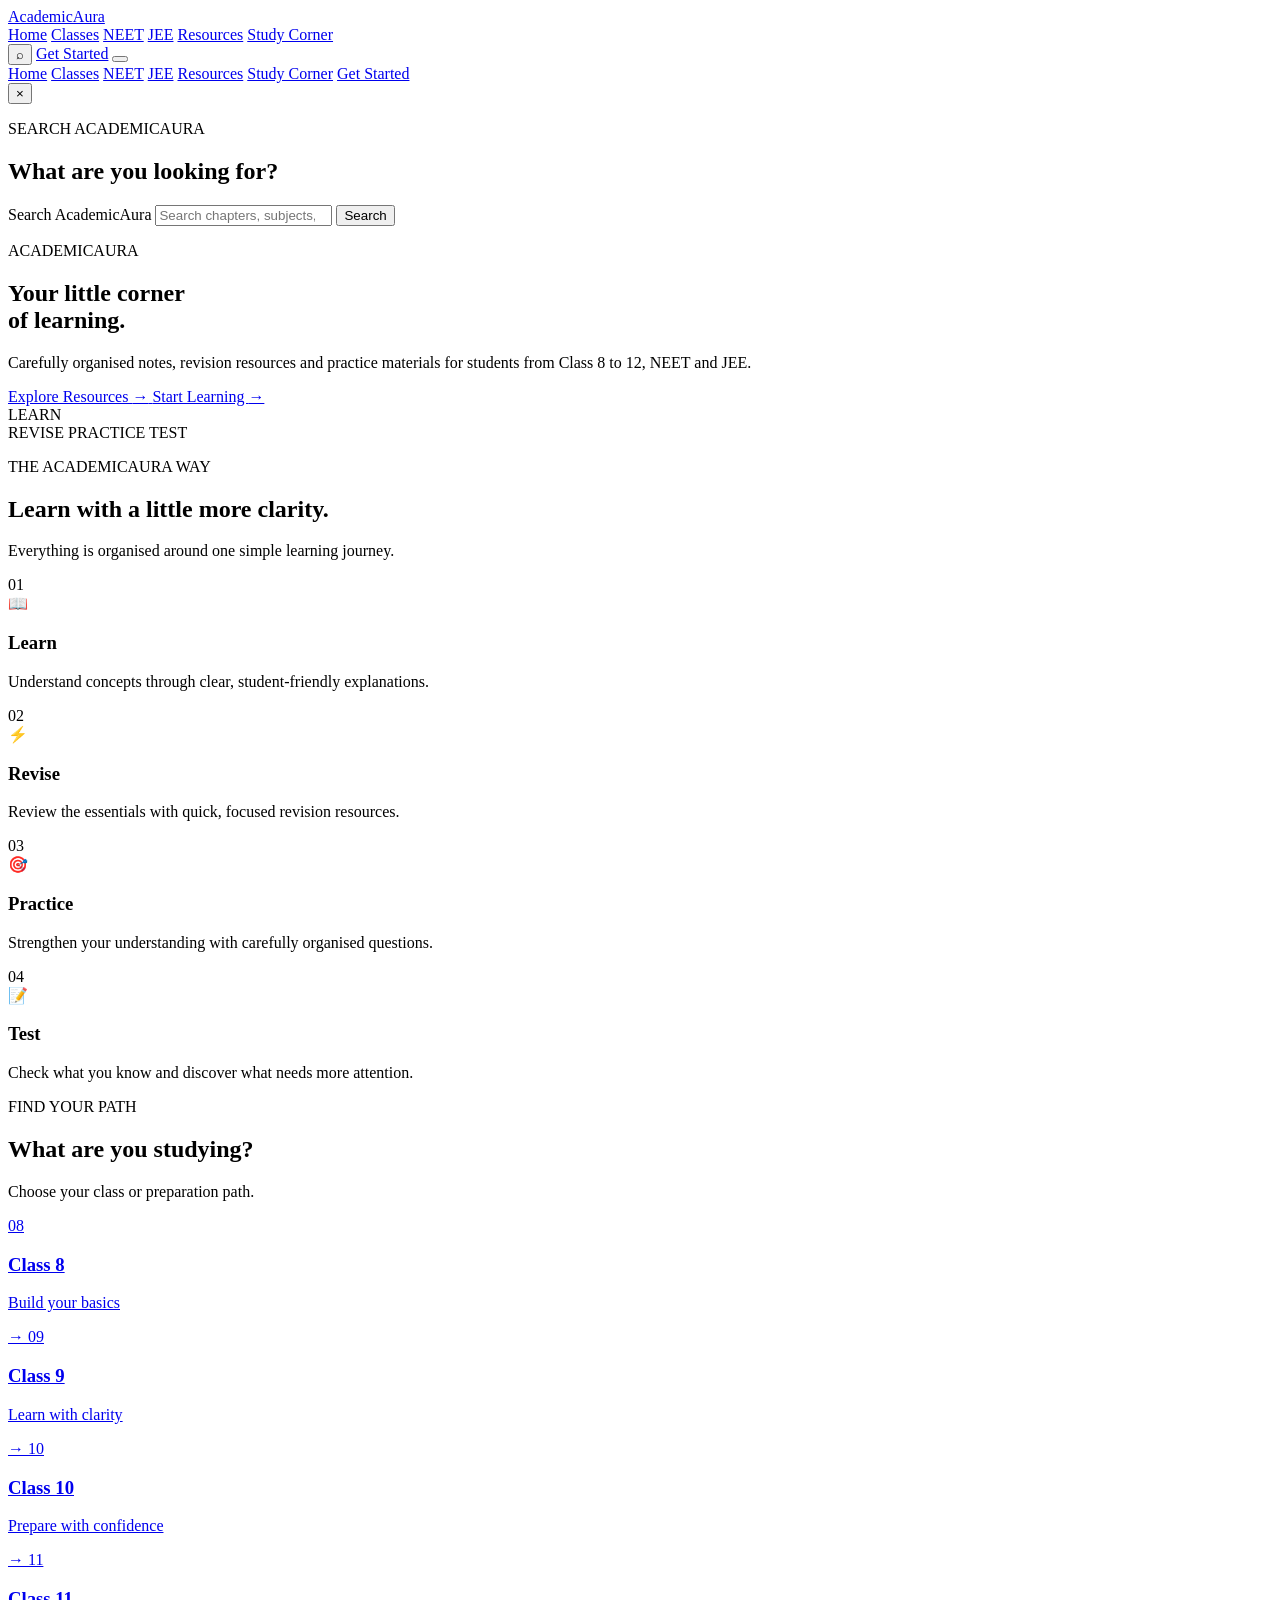
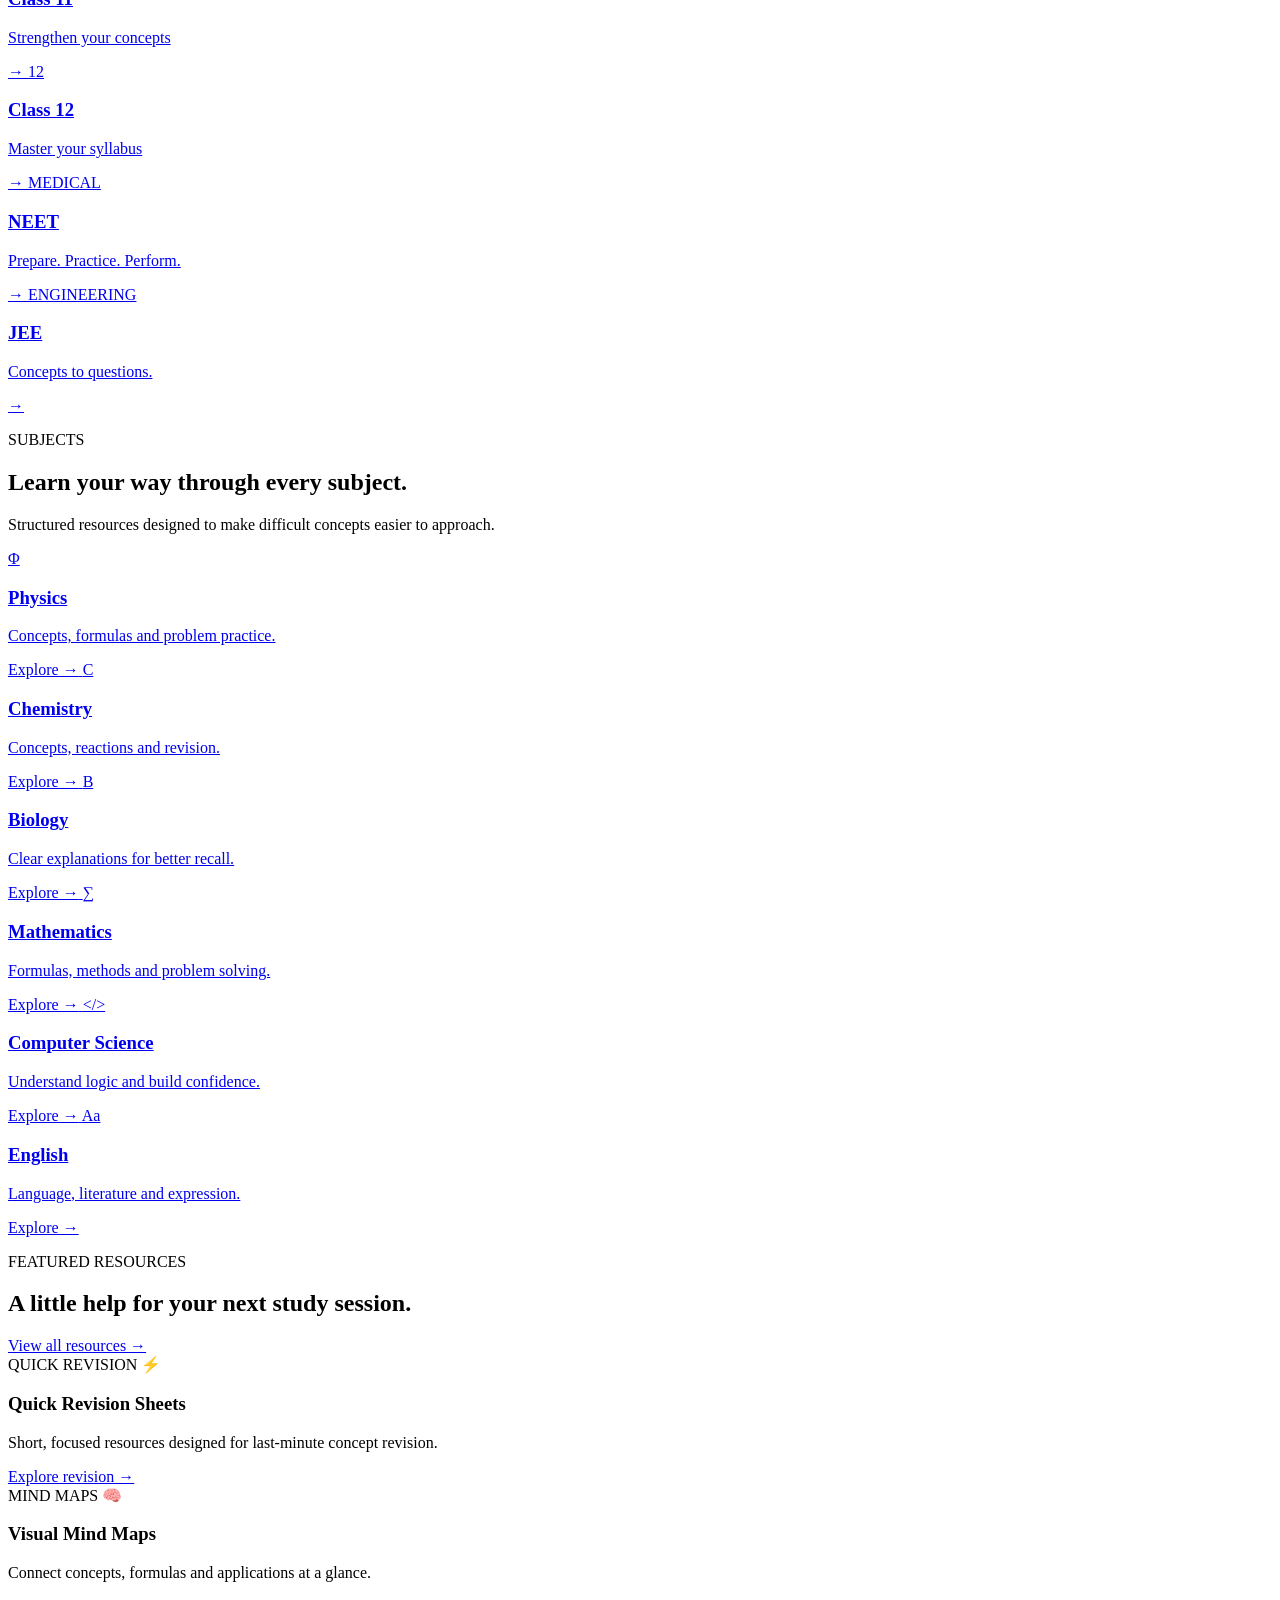
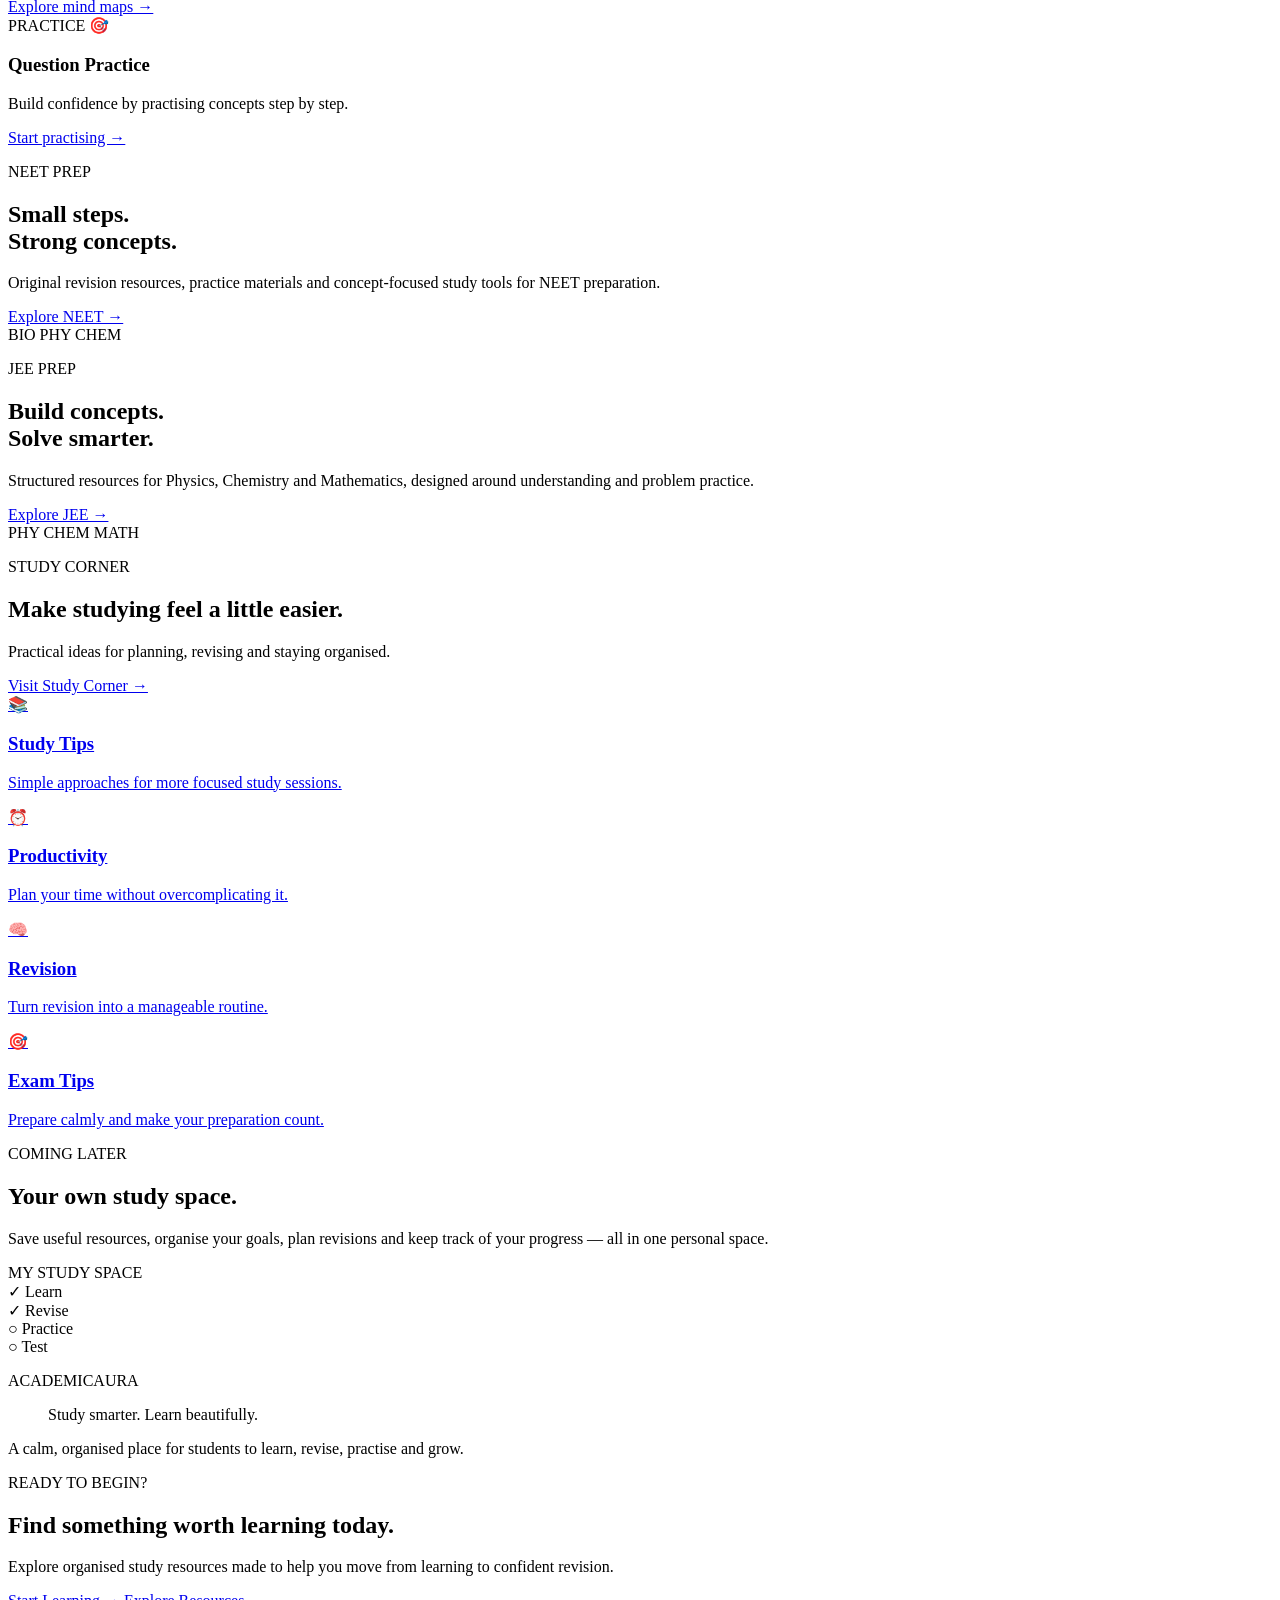
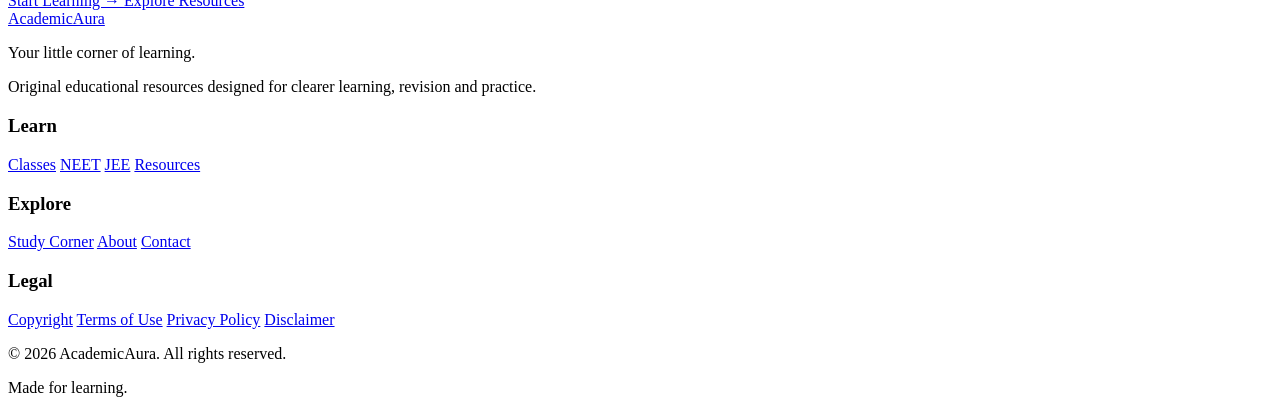
==== index.html @ 20a9a894 "Update index.html" ====
<!DOCTYPE html>
<html lang="en">
<head>
    <meta charset="UTF-8">
    <meta name="viewport" content="width=device-width, initial-scale=1.0">

    <meta name="description" content="AcademicAura — Your little corner of learning. Original study resources, revision materials and practice resources for students from Class 8 to 12, NEET and JEE.">
    <meta name="theme-color" content="#F6F7F4">
    <meta name="robots" content="index, follow">

    <link rel="canonical" href="https://www.academicauraa.com/">

    <meta property="og:title" content="AcademicAura — Your little corner of learning.">
    <meta property="og:description" content="Original study resources, revision materials and practice resources for students from Class 8 to 12, NEET and JEE.">
    <meta property="og:type" content="website">
    <meta property="og:url" content="https://www.academicauraa.com/">

    <title>AcademicAura — Your little corner of learning.</title>

    <link rel="preconnect" href="https://fonts.googleapis.com">
    <link rel="preconnect" href="https://fonts.gstatic.com" crossorigin>
    <link href="https://fonts.googleapis.com/css2?family=Lora:wght@400;500;600&family=Plus+Jakarta+Sans:wght@400;500;600;700;800&display=swap" rel="stylesheet">
    <link href="https://fonts.googleapis.com/css2?family=STIX+Two+Math&display=swap" rel="stylesheet">

    <link rel="stylesheet" href="style.css">
</head>

<body>

<header class="site-header">
    <div class="container header-inner">

        <a href="index.html" class="brand-logo" aria-label="AcademicAura Home">
            AcademicAura
        </a>

        <nav class="desktop-nav" aria-label="Main navigation">
            <a href="index.html">Home</a>
            <a href="classes.html">Classes</a>
            <a href="neet.html">NEET</a>
            <a href="jee.html">JEE</a>
            <a href="resources.html">Resources</a>
            <a href="study-corner.html">Study Corner</a>
        </nav>

        <div class="header-actions">
            <button class="icon-button search-toggle" type="button" aria-label="Search AcademicAura">
                <span aria-hidden="true">⌕</span>
            </button>

            <a href="classes.html" class="header-cta">Get Started</a>

            <button class="menu-toggle" type="button" aria-label="Open navigation menu" aria-expanded="false">
                <span></span>
                <span></span>
                <span></span>
            </button>
        </div>
    </div>

    <nav class="mobile-nav" aria-label="Mobile navigation">
        <a href="index.html">Home</a>
        <a href="classes.html">Classes</a>
        <a href="neet.html">NEET</a>
        <a href="jee.html">JEE</a>
        <a href="resources.html">Resources</a>
        <a href="study-corner.html">Study Corner</a>
        <a href="classes.html" class="mobile-nav-cta">Get Started</a>
    </nav>
</header>

<div class="search-overlay" aria-hidden="true">
    <div class="search-overlay-inner">
        <button class="search-close" type="button" aria-label="Close search">×</button>
        <p class="eyebrow">SEARCH ACADEMICAURA</p>
        <h2>What are you looking for?</h2>

        <form class="global-search-form" action="search.html" method="get">
            <label for="global-search" class="sr-only">Search AcademicAura</label>
            <input id="global-search" name="q" type="search" placeholder="Search chapters, subjects, resources..." autocomplete="off">
            <button type="submit" class="primary-button">Search</button>
        </form>
    </div>
</div>

<main>

<section class="hero-section">
    <div class="hero-shape hero-shape-one" aria-hidden="true"></div>
    <div class="hero-shape hero-shape-two" aria-hidden="true"></div>

    <div class="container hero-container">
        <div class="hero-content">
            <p class="eyebrow hero-eyebrow">ACADEMICAURA</p>

            <h1>
                Your little corner
                <br>
                of learning.
            </h1>

            <p class="hero-description">
                Carefully organised notes, revision resources and practice materials for students from Class 8 to 12, NEET and JEE.
            </p>

            <div class="hero-buttons">
                <a href="resources.html" class="primary-button">
                    Explore Resources <span aria-hidden="true">→</span>
                </a>

                <a href="classes.html" class="secondary-button">
                    Start Learning <span aria-hidden="true">→</span>
                </a>
            </div>
        </div>

        <div class="hero-visual" aria-hidden="true">
            <div class="hero-paper">
                <div class="paper-line"></div>
                <div class="paper-line short"></div>
                <div class="paper-heading">LEARN</div>

                <div class="paper-flow">
                    <span>REVISE</span>
                    <span>PRACTICE</span>
                    <span>TEST</span>
                </div>
            </div>
        </div>
    </div>
</section>

<section class="experience-section">
    <div class="container">

        <div class="section-heading">
            <p class="eyebrow">THE ACADEMICAURA WAY</p>
            <h2>Learn with a little more clarity.</h2>
            <p>Everything is organised around one simple learning journey.</p>
        </div>

        <div class="learning-flow">

            <article class="flow-card">
                <div class="flow-number">01</div>
                <div class="flow-icon">📖</div>
                <h3>Learn</h3>
                <p>Understand concepts through clear, student-friendly explanations.</p>
            </article>

            <article class="flow-card">
                <div class="flow-number">02</div>
                <div class="flow-icon">⚡</div>
                <h3>Revise</h3>
                <p>Review the essentials with quick, focused revision resources.</p>
            </article>

            <article class="flow-card">
                <div class="flow-number">03</div>
                <div class="flow-icon">🎯</div>
                <h3>Practice</h3>
                <p>Strengthen your understanding with carefully organised questions.</p>
            </article>

            <article class="flow-card">
                <div class="flow-number">04</div>
                <div class="flow-icon">📝</div>
                <h3>Test</h3>
                <p>Check what you know and discover what needs more attention.</p>
            </article>

        </div>
    </div>
</section>

<section class="study-path-section">
    <div class="container">

        <div class="section-heading">
            <p class="eyebrow">FIND YOUR PATH</p>
            <h2>What are you studying?</h2>
            <p>Choose your class or preparation path.</p>
        </div>

        <div class="study-path-grid">

            <a href="classes/class-8.html" class="path-card">
                <span class="path-number">08</span>
                <div>
                    <h3>Class 8</h3>
                    <p>Build your basics</p>
                </div>
                <span class="card-arrow" aria-hidden="true">→</span>
            </a>

            <a href="classes/class-9.html" class="path-card">
                <span class="path-number">09</span>
                <div>
                    <h3>Class 9</h3>
                    <p>Learn with clarity</p>
                </div>
                <span class="card-arrow" aria-hidden="true">→</span>
            </a>

            <a href="classes/class-10.html" class="path-card">
                <span class="path-number">10</span>
                <div>
                    <h3>Class 10</h3>
                    <p>Prepare with confidence</p>
                </div>
                <span class="card-arrow" aria-hidden="true">→</span>
            </a>

            <a href="classes/class-11.html" class="path-card">
                <span class="path-number">11</span>
                <div>
                    <h3>Class 11</h3>
                    <p>Strengthen your concepts</p>
                </div>
                <span class="card-arrow" aria-hidden="true">→</span>
            </a>

            <a href="classes/class-12.html" class="path-card">
                <span class="path-number">12</span>
                <div>
                    <h3>Class 12</h3>
                    <p>Master your syllabus</p>
                </div>
                <span class="card-arrow" aria-hidden="true">→</span>
            </a>

            <a href="neet.html" class="path-card featured-path">
                <span class="path-label">MEDICAL</span>
                <div>
                    <h3>NEET</h3>
                    <p>Prepare. Practice. Perform.</p>
                </div>
                <span class="card-arrow" aria-hidden="true">→</span>
            </a>

            <a href="jee.html" class="path-card featured-path">
                <span class="path-label">ENGINEERING</span>
                <div>
                    <h3>JEE</h3>
                    <p>Concepts to questions.</p>
                </div>
                <span class="card-arrow" aria-hidden="true">→</span>
            </a>

        </div>
    </div>
</section>

<section class="subjects-section">
    <div class="container">

        <div class="section-heading">
            <p class="eyebrow">SUBJECTS</p>
            <h2>Learn your way through every subject.</h2>
            <p>Structured resources designed to make difficult concepts easier to approach.</p>
        </div>

        <div class="subject-grid">

            <a href="resources.html?subject=physics" class="subject-card subject-physics">
                <span class="subject-symbol">Φ</span>
                <h3>Physics</h3>
                <p>Concepts, formulas and problem practice.</p>
                <span class="subject-link">Explore →</span>
            </a>

            <a href="resources.html?subject=chemistry" class="subject-card subject-chemistry">
                <span class="subject-symbol">C</span>
                <h3>Chemistry</h3>
                <p>Concepts, reactions and revision.</p>
                <span class="subject-link">Explore →</span>
            </a>

            <a href="resources.html?subject=biology" class="subject-card subject-biology">
                <span class="subject-symbol">B</span>
                <h3>Biology</h3>
                <p>Clear explanations for better recall.</p>
                <span class="subject-link">Explore →</span>
            </a>

            <a href="resources.html?subject=mathematics" class="subject-card subject-mathematics">
                <span class="subject-symbol">∑</span>
                <h3>Mathematics</h3>
                <p>Formulas, methods and problem solving.</p>
                <span class="subject-link">Explore →</span>
            </a>

            <a href="resources.html?subject=computer-science" class="subject-card subject-computer">
                <span class="subject-symbol">&lt;/&gt;</span>
                <h3>Computer Science</h3>
                <p>Understand logic and build confidence.</p>
                <span class="subject-link">Explore →</span>
            </a>

            <a href="resources.html?subject=english" class="subject-card subject-english">
                <span class="subject-symbol">Aa</span>
                <h3>English</h3>
                <p>Language, literature and expression.</p>
                <span class="subject-link">Explore →</span>
            </a>

        </div>
    </div>
</section>

<section class="featured-section">
    <div class="container">

        <div class="section-top-row">
            <div>
                <p class="eyebrow">FEATURED RESOURCES</p>
                <h2>A little help for your next study session.</h2>
            </div>

            <a href="resources.html" class="text-link">
                View all resources →
            </a>
        </div>

        <div class="resource-grid">

            <article class="resource-card">
                <div class="resource-card-top">
                    <span class="resource-tag">QUICK REVISION</span>
                    <span class="resource-icon">⚡</span>
                </div>
                <h3>Quick Revision Sheets</h3>
                <p>Short, focused resources designed for last-minute concept revision.</p>
                <a href="resources.html?type=quick-revision" class="resource-link">
                    Explore revision →
                </a>
            </article>

            <article class="resource-card">
                <div class="resource-card-top">
                    <span class="resource-tag">MIND MAPS</span>
                    <span class="resource-icon">🧠</span>
                </div>
                <h3>Visual Mind Maps</h3>
                <p>Connect concepts, formulas and applications at a glance.</p>
                <a href="resources.html?type=mind-maps" class="resource-link">
                    Explore mind maps →
                </a>
            </article>

            <article class="resource-card">
                <div class="resource-card-top">
                    <span class="resource-tag">PRACTICE</span>
                    <span class="resource-icon">🎯</span>
                </div>
                <h3>Question Practice</h3>
                <p>Build confidence by practising concepts step by step.</p>
                <a href="resources.html?type=questions" class="resource-link">
                    Start practising →
                </a>
            </article>

        </div>
    </div>
</section>

<section class="exam-section">
    <div class="container">

        <div class="exam-grid">

            <article class="exam-card neet-card">
                <div class="exam-content">
                    <p class="eyebrow">NEET PREP</p>
                    <h2>Small steps.<br>Strong concepts.</h2>
                    <p>
                        Original revision resources, practice materials and concept-focused study tools for NEET preparation.
                    </p>
                    <a href="neet.html" class="primary-button">Explore NEET →</a>
                </div>

                <div class="exam-decoration" aria-hidden="true">
                    <span>BIO</span>
                    <span>PHY</span>
                    <span>CHEM</span>
                </div>
            </article>

            <article class="exam-card jee-card">
                <div class="exam-content">
                    <p class="eyebrow">JEE PREP</p>
                    <h2>Build concepts.<br>Solve smarter.</h2>
                    <p>
                        Structured resources for Physics, Chemistry and Mathematics, designed around understanding and problem practice.
                    </p>
                    <a href="jee.html" class="secondary-button">Explore JEE →</a>
                </div>

                <div class="exam-decoration" aria-hidden="true">
                    <span>PHY</span>
                    <span>CHEM</span>
                    <span>MATH</span>
                </div>
            </article>

        </div>
    </div>
</section>

<section class="study-corner-section">
    <div class="container">

        <div class="section-top-row">
            <div>
                <p class="eyebrow">STUDY CORNER</p>
                <h2>Make studying feel a little easier.</h2>
                <p class="section-intro">
                    Practical ideas for planning, revising and staying organised.
                </p>
            </div>

            <a href="study-corner.html" class="text-link">
                Visit Study Corner →
            </a>
        </div>

        <div class="study-corner-grid">

            <a href="study-corner/study-tips.html" class="corner-card">
                <span>📚</span>
                <h3>Study Tips</h3>
                <p>Simple approaches for more focused study sessions.</p>
            </a>

            <a href="study-corner/productivity.html" class="corner-card">
                <span>⏰</span>
                <h3>Productivity</h3>
                <p>Plan your time without overcomplicating it.</p>
            </a>

            <a href="study-corner/revision.html" class="corner-card">
                <span>🧠</span>
                <h3>Revision</h3>
                <p>Turn revision into a manageable routine.</p>
            </a>

            <a href="study-corner/exam-tips.html" class="corner-card">
                <span>🎯</span>
                <h3>Exam Tips</h3>
                <p>Prepare calmly and make your preparation count.</p>
            </a>

        </div>
    </div>
</section>

<section class="study-space-section">
    <div class="container">

        <div class="study-space-card">

            <div class="study-space-content">
                <p class="eyebrow">COMING LATER</p>
                <h2>Your own study space.</h2>
                <p>
                    Save useful resources, organise your goals, plan revisions and keep track of your progress — all in one personal space.
                </p>
                <span class="future-badge">MY STUDY SPACE</span>
            </div>

            <div class="study-space-visual" aria-hidden="true">

                <div class="mini-note">
                    <span>✓</span> Learn
                </div>

                <div class="mini-note">
                    <span>✓</span> Revise
                </div>

                <div class="mini-note">
                    <span>○</span> Practice
                </div>

                <div class="mini-note">
                    <span>○</span> Test
                </div>

            </div>
        </div>
    </div>
</section>

<section class="brand-message-section">
    <div class="container brand-message">

        <p class="eyebrow">ACADEMICAURA</p>

        <blockquote>
            Study smarter. Learn beautifully.
        </blockquote>

        <p>
            A calm, organised place for students to learn, revise, practise and grow.
        </p>

    </div>
</section>

<section class="final-cta-section">
    <div class="container">

        <div class="final-cta">

            <p class="eyebrow">READY TO BEGIN?</p>

            <h2>Find something worth learning today.</h2>

            <p>
                Explore organised study resources made to help you move from learning to confident revision.
            </p>

            <div class="final-cta-buttons">
                <a href="classes.html" class="primary-button">
                    Start Learning →
                </a>

                <a href="resources.html" class="secondary-button">
                    Explore Resources
                </a>
            </div>

        </div>
    </div>
</section>

</main>

<footer class="site-footer">
    <div class="container">

        <div class="footer-grid">

            <div class="footer-brand">
                <a href="index.html" class="footer-logo">
                    AcademicAura
                </a>

                <p>Your little corner of learning.</p>

                <p class="footer-small">
                    Original educational resources designed for clearer learning, revision and practice.
                </p>
            </div>

            <div class="footer-column">
                <h3>Learn</h3>
                <a href="classes.html">Classes</a>
                <a href="neet.html">NEET</a>
                <a href="jee.html">JEE</a>
                <a href="resources.html">Resources</a>
            </div>

            <div class="footer-column">
                <h3>Explore</h3>
                <a href="study-corner.html">Study Corner</a>
                <a href="about.html">About</a>
                <a href="contact.html">Contact</a>
            </div>

            <div class="footer-column">
                <h3>Legal</h3>
                <a href="copyright.html">Copyright</a>
                <a href="terms.html">Terms of Use</a>
                <a href="privacy.html">Privacy Policy</a>
                <a href="disclaimer.html">Disclaimer</a>
            </div>

        </div>

        <div class="footer-bottom">
            <p>© 2026 AcademicAura. All rights reserved.</p>
            <p>Made for learning.</p>
        </div>

    </div>
</footer>

<script src="script.js"></script>


</body>
</html>
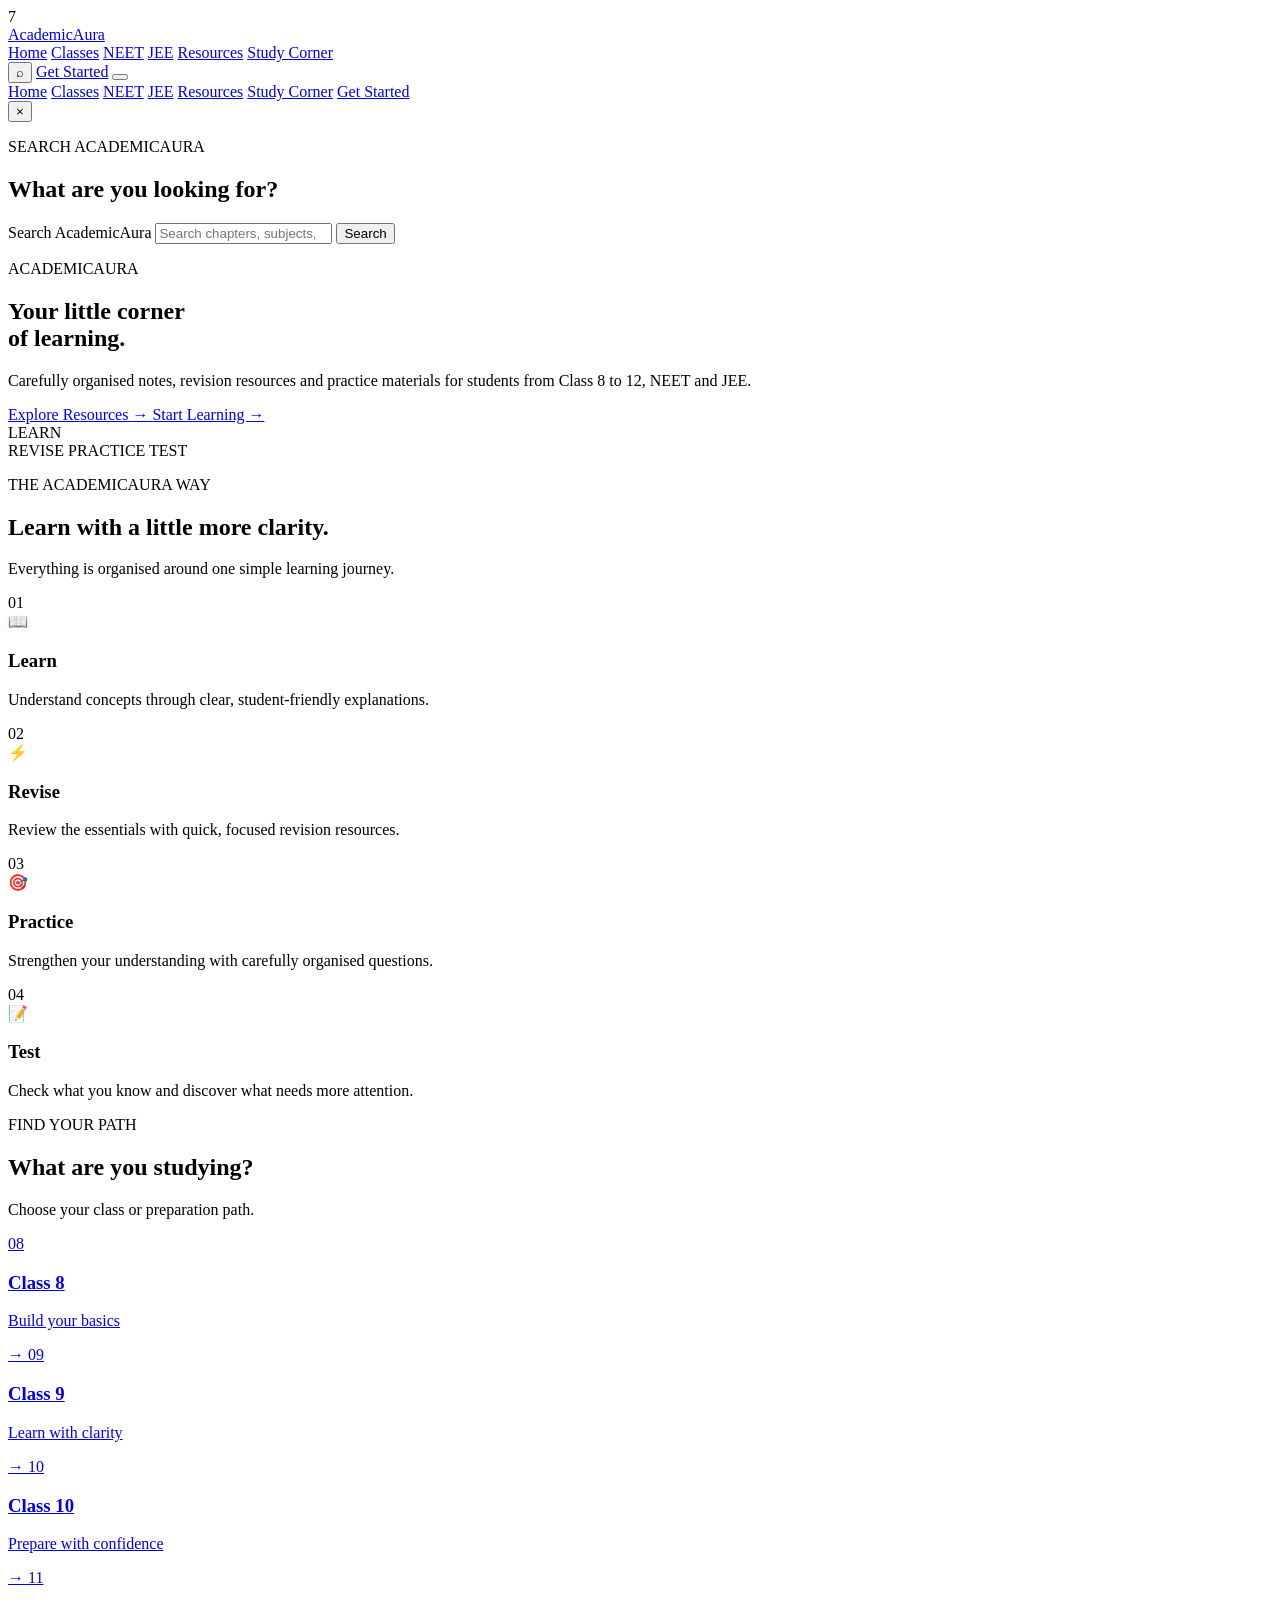
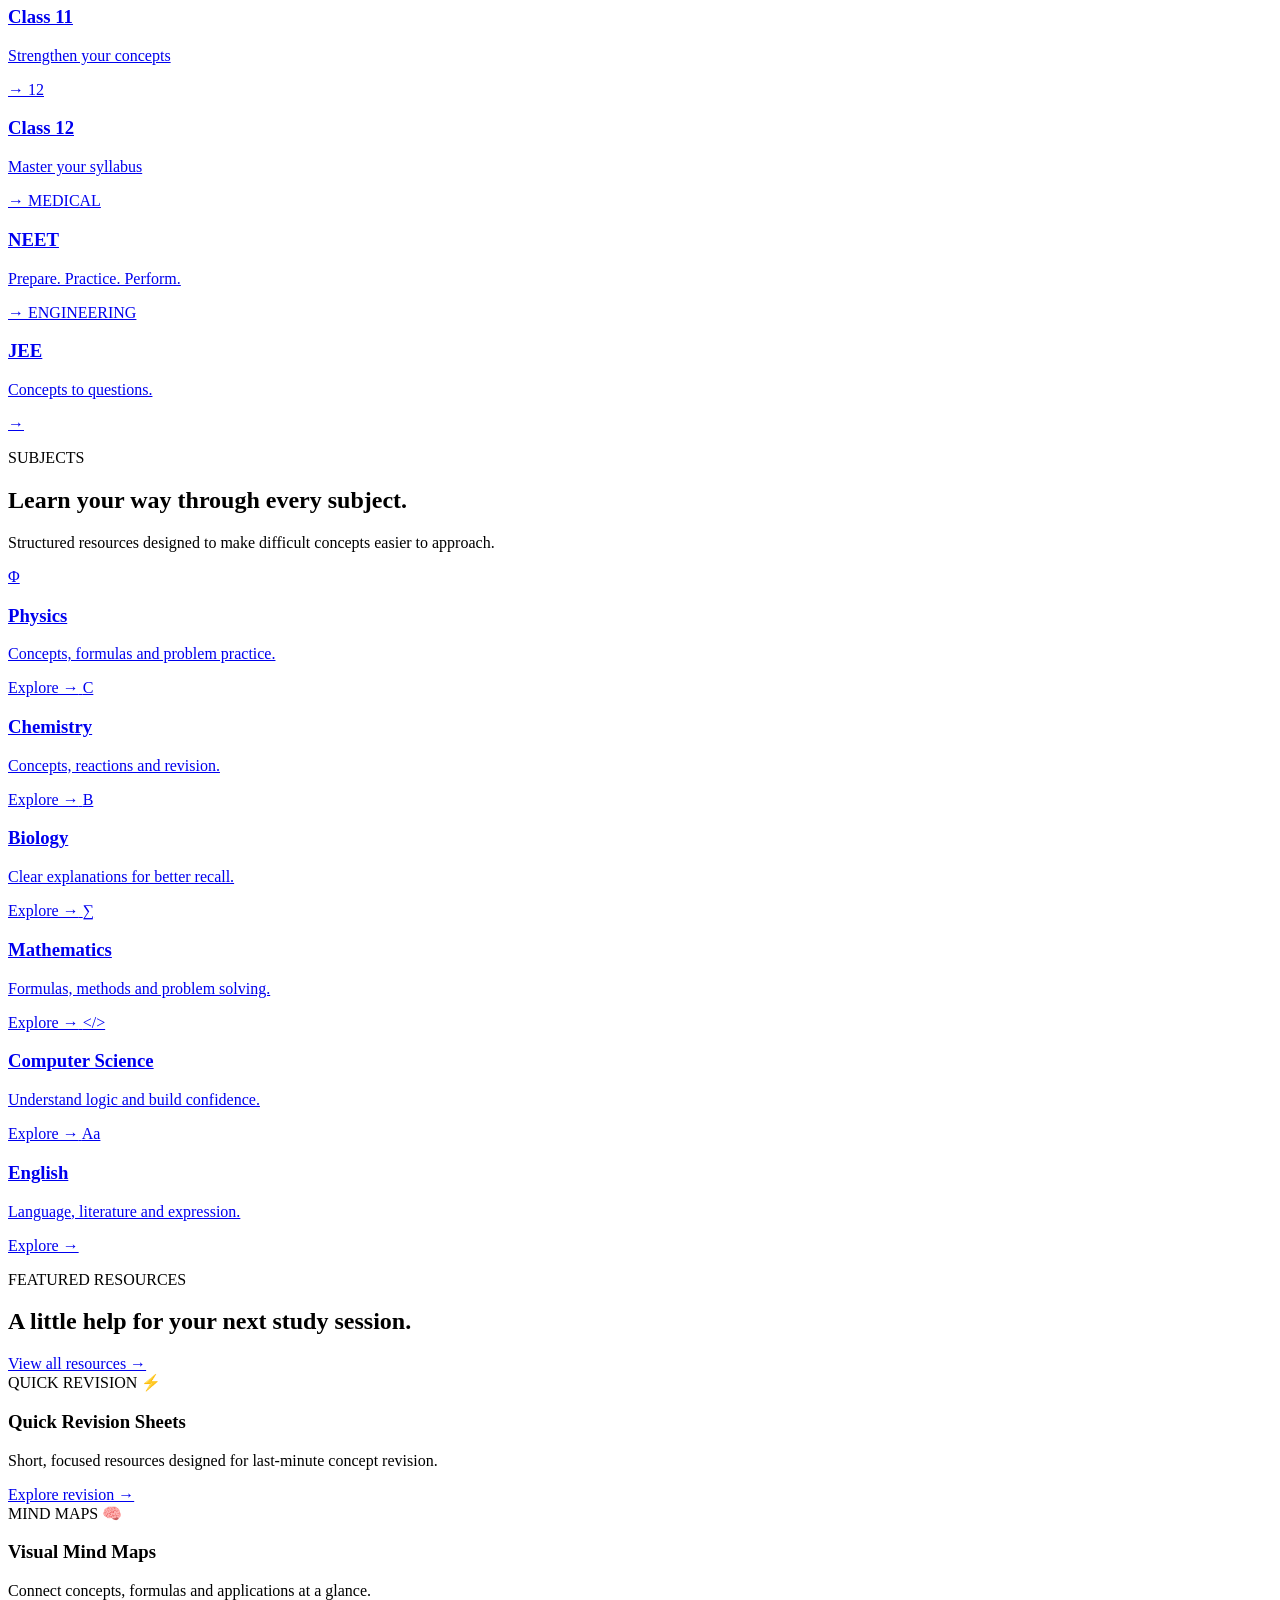
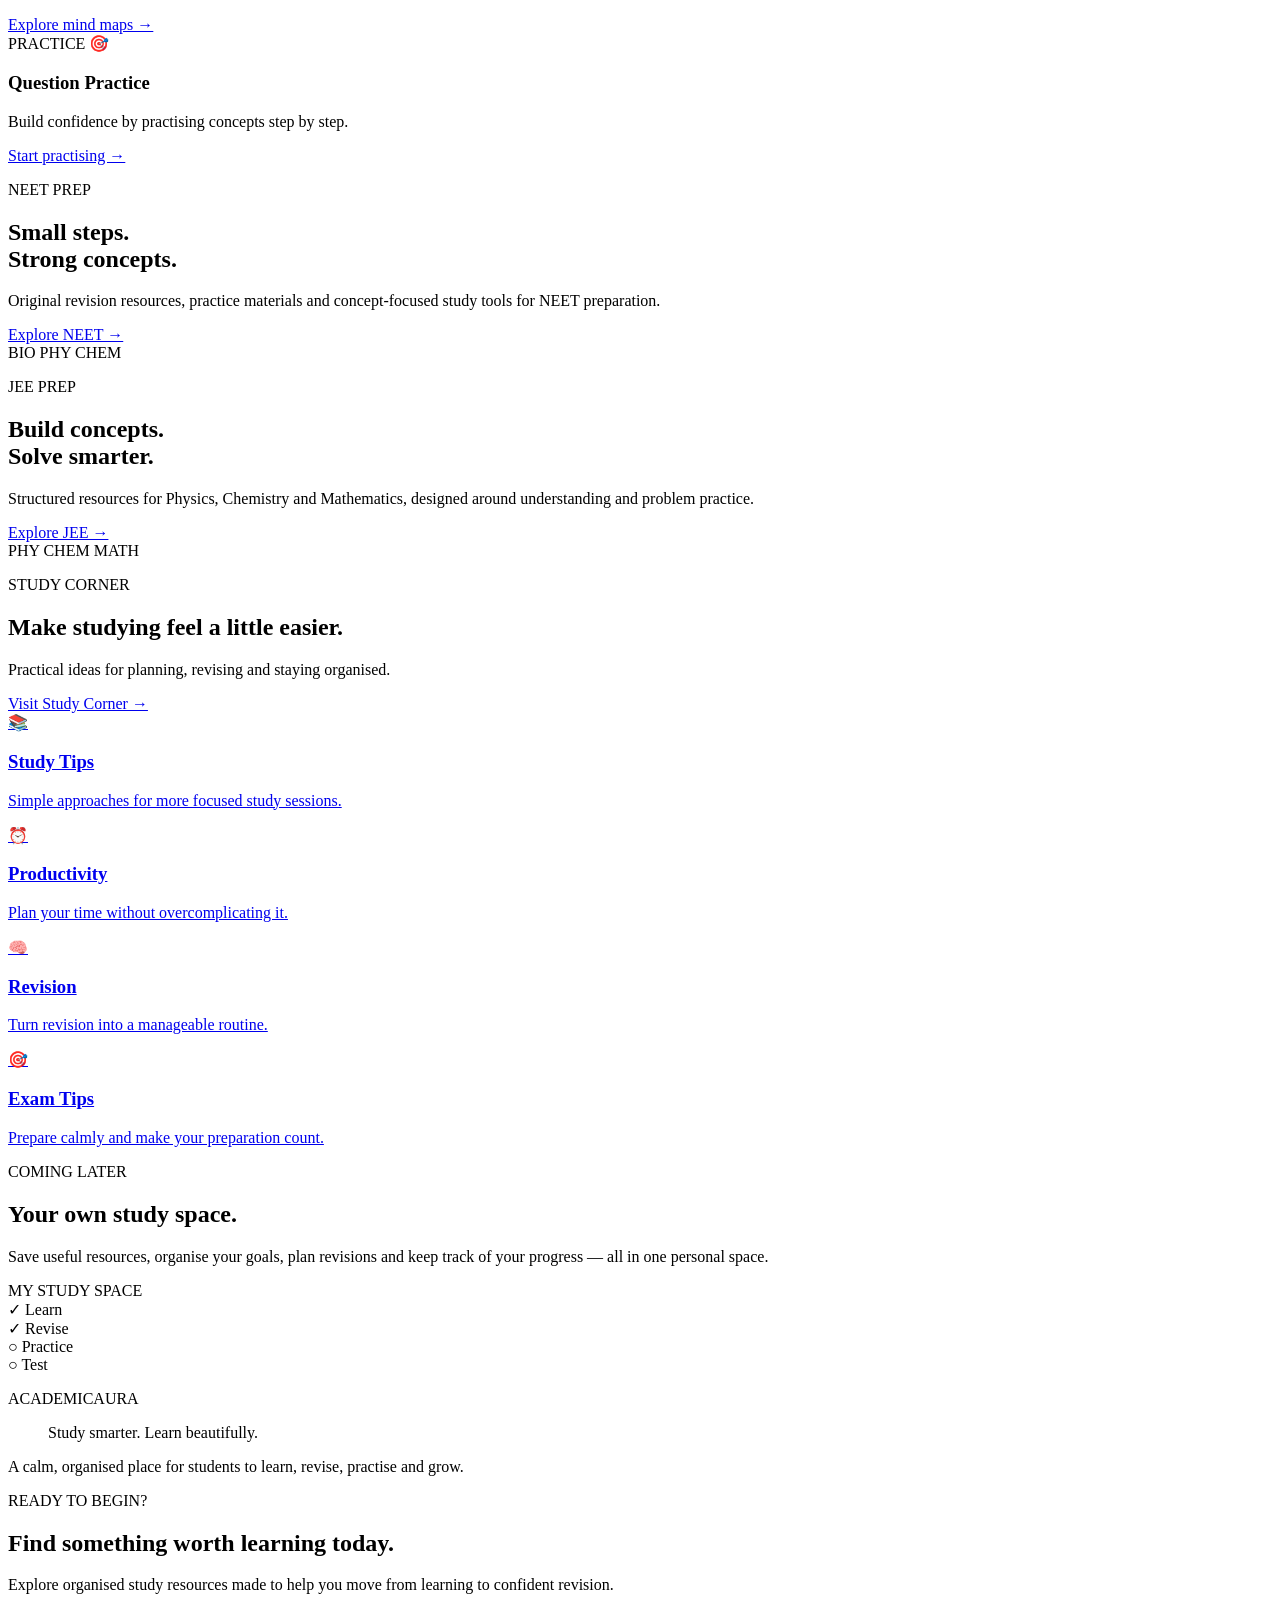
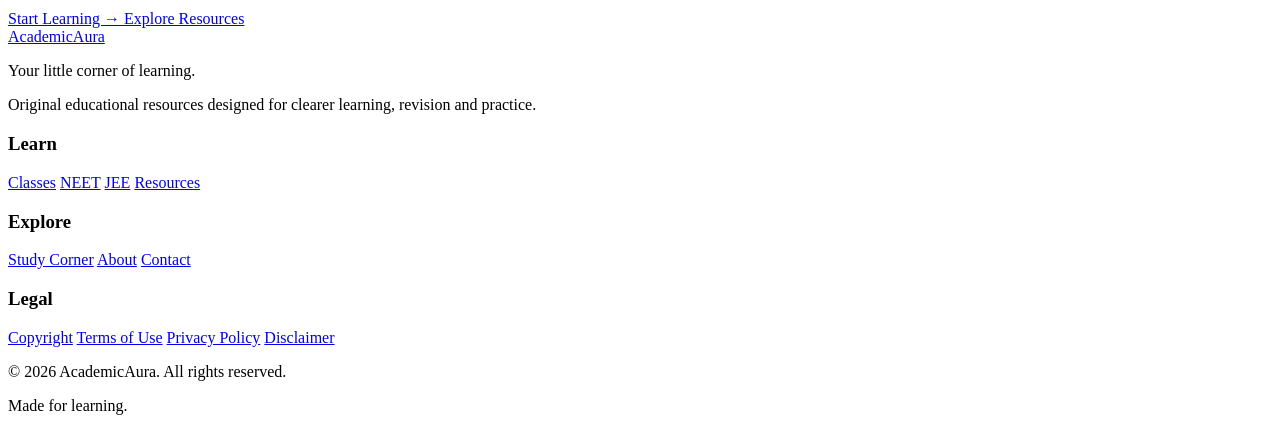
==== commit a3e06ab2: "Update html" ====
--- a/index.html
+++ b/index.html
@@ -1,4 +1,4 @@
-<!DOCTYPE html>
+7<!DOCTYPE html>
 <html lang="en">
 <head>
     <meta charset="UTF-8">
@@ -588,6 +588,5 @@
 
 <script src="script.js"></script>
 
-
 </body>
 </html>
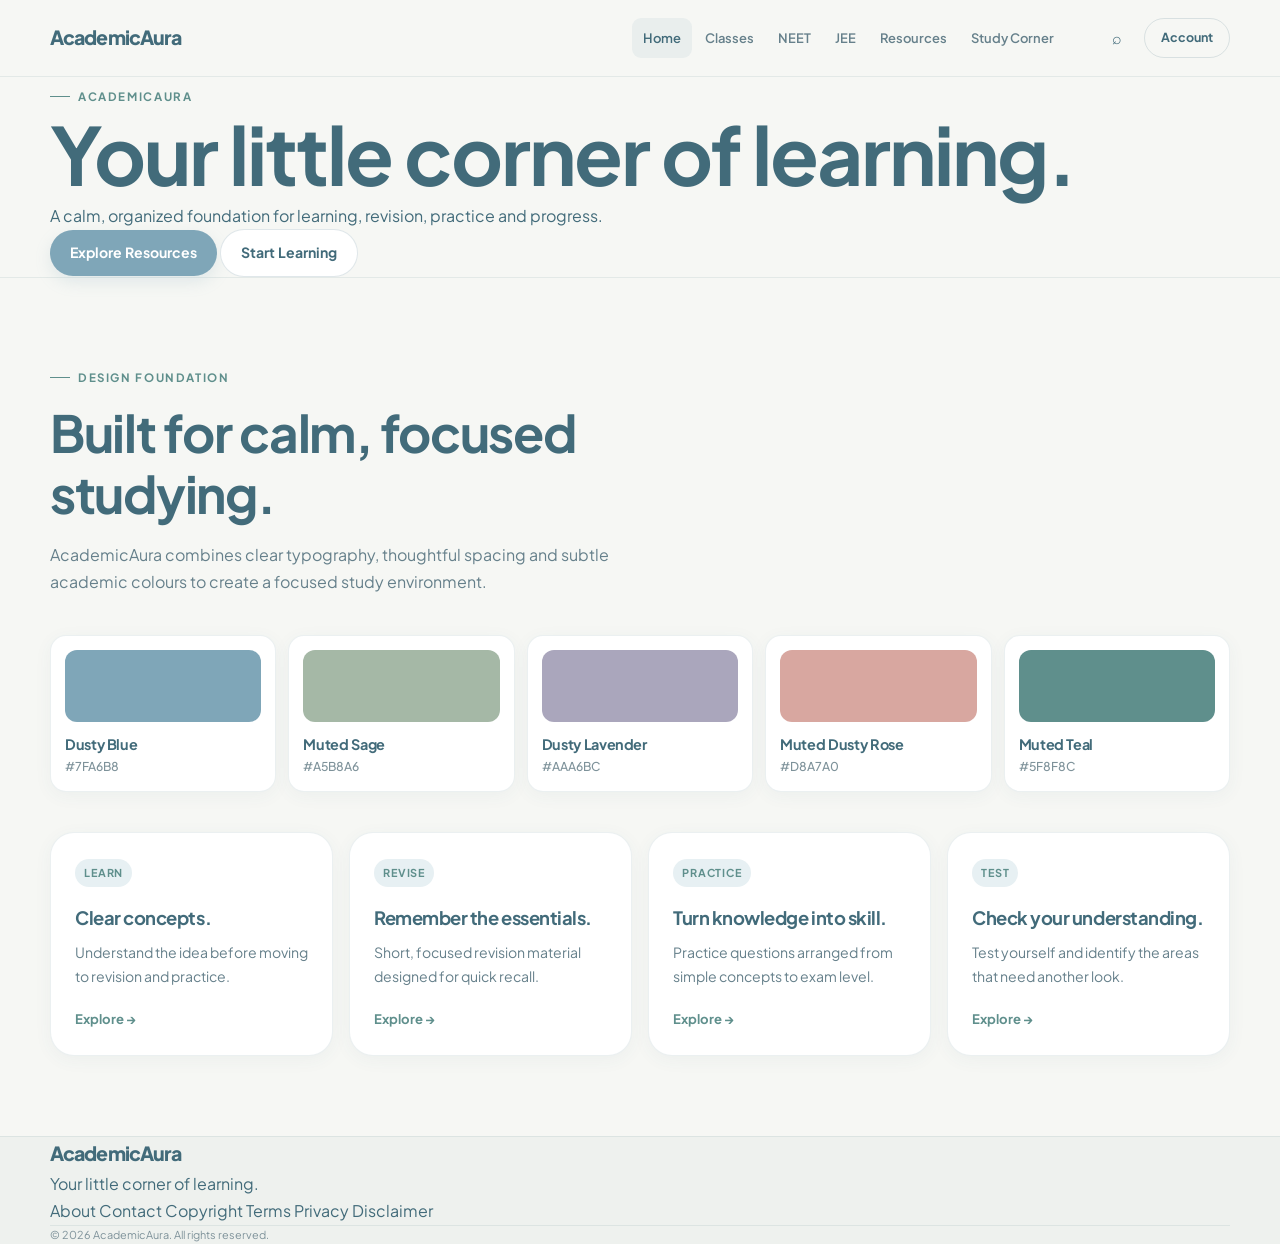
==== commit 7cfa6fb0: "Add initial HTML structure for AcademicAura website Initial HTML structure for AcademicAura website," ====
--- a/index.html
+++ b/index.html
@@ -1,592 +1,483 @@
-7<!DOCTYPE html>
-<html lang="en">
+<!DOCTYPE html><html lang="en">
 <head>
-    <meta charset="UTF-8">
-    <meta name="viewport" content="width=device-width, initial-scale=1.0">
-
-    <meta name="description" content="AcademicAura — Your little corner of learning. Original study resources, revision materials and practice resources for students from Class 8 to 12, NEET and JEE.">
-    <meta name="theme-color" content="#F6F7F4">
-    <meta name="robots" content="index, follow">
-
-    <link rel="canonical" href="https://www.academicauraa.com/">
-
-    <meta property="og:title" content="AcademicAura — Your little corner of learning.">
-    <meta property="og:description" content="Original study resources, revision materials and practice resources for students from Class 8 to 12, NEET and JEE.">
-    <meta property="og:type" content="website">
-    <meta property="og:url" content="https://www.academicauraa.com/">
-
-    <title>AcademicAura — Your little corner of learning.</title>
-
-    <link rel="preconnect" href="https://fonts.googleapis.com">
-    <link rel="preconnect" href="https://fonts.gstatic.com" crossorigin>
-    <link href="https://fonts.googleapis.com/css2?family=Lora:wght@400;500;600&family=Plus+Jakarta+Sans:wght@400;500;600;700;800&display=swap" rel="stylesheet">
-    <link href="https://fonts.googleapis.com/css2?family=STIX+Two+Math&display=swap" rel="stylesheet">
-
-    <link rel="stylesheet" href="style.css">
-</head>
-
-<body>
+    <meta charset="UTF-8"><meta
+    name="viewport"
+    content="width=device-width, initial-scale=1.0"
+>
+
+<meta
+    name="description"
+    content="AcademicAura — Your little corner of learning."
+>
+
+<meta
+    name="theme-color"
+    content="#F6F7F4"
+>
+
+<title>AcademicAura — Your little corner of learning.</title>
+
+<!-- Google Fonts -->
+<link rel="preconnect" href="https://fonts.googleapis.com">
+<link rel="preconnect" href="https://fonts.gstatic.com" crossorigin>
+
+<link
+    href="https://fonts.googleapis.com/css2?family=Lora:wght@400;500;600&family=Plus+Jakarta+Sans:wght@400;500;600;700;800&display=swap"
+    rel="stylesheet"
+>
+
+<!-- Mathematical Font -->
+<link
+    href="https://fonts.googleapis.com/css2?family=STIX+Two+Math&display=swap"
+    rel="stylesheet"
+>
+
+<!-- Main stylesheet -->
+<link rel="stylesheet" href="css/style.css">
+
+<!-- Main JavaScript -->
+<script src="js/main.js" defer></script>
+
+</head><body><!--
+    ============================================================
+    ACADEMICAURA
+    STEP 1 — WEBSITE FOUNDATION
+    ============================================================
+-->
+
+<!-- Skip link for keyboard accessibility -->
+<a class="skip-link" href="#main-content">
+    Skip to main content
+</a>
+
+
+<!-- ==========================================================
+     HEADER
+     ========================================================== -->
 
 <header class="site-header">
+
     <div class="container header-inner">
 
-        <a href="index.html" class="brand-logo" aria-label="AcademicAura Home">
-            AcademicAura
+        <!-- Temporary text logo -->
+        <a
+            href="index.html"
+            class="brand"
+            aria-label="AcademicAura Home"
+        >
+            <span class="brand-name">AcademicAura</span>
         </a>
 
-        <nav class="desktop-nav" aria-label="Main navigation">
-            <a href="index.html">Home</a>
-            <a href="classes.html">Classes</a>
-            <a href="neet.html">NEET</a>
-            <a href="jee.html">JEE</a>
-            <a href="resources.html">Resources</a>
-            <a href="study-corner.html">Study Corner</a>
+
+        <!-- Desktop Navigation -->
+        <nav
+            class="desktop-nav"
+            aria-label="Main navigation"
+        >
+
+            <a href="index.html" class="nav-link active">
+                Home
+            </a>
+
+            <a href="#" class="nav-link">
+                Classes
+            </a>
+
+            <a href="#" class="nav-link">
+                NEET
+            </a>
+
+            <a href="#" class="nav-link">
+                JEE
+            </a>
+
+            <a href="#" class="nav-link">
+                Resources
+            </a>
+
+            <a href="#" class="nav-link">
+                Study Corner
+            </a>
+
         </nav>
 
+
+        <!-- Header Actions -->
         <div class="header-actions">
-            <button class="icon-button search-toggle" type="button" aria-label="Search AcademicAura">
+
+            <button
+                class="icon-button search-button"
+                type="button"
+                aria-label="Search AcademicAura"
+            >
                 <span aria-hidden="true">⌕</span>
             </button>
 
-            <a href="classes.html" class="header-cta">Get Started</a>
-
-            <button class="menu-toggle" type="button" aria-label="Open navigation menu" aria-expanded="false">
+            <button
+                class="account-button"
+                type="button"
+            >
+                Account
+            </button>
+
+            <button
+                class="menu-button"
+                type="button"
+                aria-label="Open navigation menu"
+                aria-expanded="false"
+                aria-controls="mobile-menu"
+            >
                 <span></span>
                 <span></span>
                 <span></span>
             </button>
-        </div>
+
+        </div>
+
     </div>
 
-    <nav class="mobile-nav" aria-label="Mobile navigation">
-        <a href="index.html">Home</a>
-        <a href="classes.html">Classes</a>
-        <a href="neet.html">NEET</a>
-        <a href="jee.html">JEE</a>
-        <a href="resources.html">Resources</a>
-        <a href="study-corner.html">Study Corner</a>
-        <a href="classes.html" class="mobile-nav-cta">Get Started</a>
+
+    <!-- Mobile Navigation -->
+    <nav
+        id="mobile-menu"
+        class="mobile-nav"
+        aria-label="Mobile navigation"
+        hidden
+    >
+
+        <div class="container mobile-nav-inner">
+
+            <a href="index.html" class="mobile-nav-link active">
+                Home
+            </a>
+
+            <a href="#" class="mobile-nav-link">
+                Classes
+            </a>
+
+            <a href="#" class="mobile-nav-link">
+                NEET
+            </a>
+
+            <a href="#" class="mobile-nav-link">
+                JEE
+            </a>
+
+            <a href="#" class="mobile-nav-link">
+                Resources
+            </a>
+
+            <a href="#" class="mobile-nav-link">
+                Study Corner
+            </a>
+
+            <a href="#" class="mobile-nav-link">
+                Account
+            </a>
+
+        </div>
+
     </nav>
+
 </header>
 
-<div class="search-overlay" aria-hidden="true">
-    <div class="search-overlay-inner">
-        <button class="search-close" type="button" aria-label="Close search">×</button>
-        <p class="eyebrow">SEARCH ACADEMICAURA</p>
-        <h2>What are you looking for?</h2>
-
-        <form class="global-search-form" action="search.html" method="get">
-            <label for="global-search" class="sr-only">Search AcademicAura</label>
-            <input id="global-search" name="q" type="search" placeholder="Search chapters, subjects, resources..." autocomplete="off">
-            <button type="submit" class="primary-button">Search</button>
-        </form>
+
+<!-- ==========================================================
+     MAIN
+     ========================================================== -->
+
+<main id="main-content">
+
+    <!-- STEP 1 PLACEHOLDER HERO -->
+
+    <section class="foundation-hero">
+
+        <div class="container">
+
+            <div class="hero-placeholder">
+
+                <span class="eyebrow">
+                    ACADEMICAURA
+                </span>
+
+                <h1>
+                    Your little corner of learning.
+                </h1>
+
+                <p>
+                    A calm, organized foundation for learning,
+                    revision, practice and progress.
+                </p>
+
+                <div class="hero-actions">
+
+                    <a
+                        href="#"
+                        class="button button-primary"
+                    >
+                        Explore Resources
+                    </a>
+
+                    <a
+                        href="#"
+                        class="button button-secondary"
+                    >
+                        Start Learning
+                    </a>
+
+                </div>
+
+            </div>
+
+        </div>
+
+    </section>
+
+
+    <!-- ======================================================
+         DESIGN SYSTEM PREVIEW
+         ====================================================== -->
+
+    <section class="design-preview">
+
+        <div class="container">
+
+            <div class="section-heading">
+
+                <span class="eyebrow">
+                    DESIGN FOUNDATION
+                </span>
+
+                <h2>
+                    Built for calm, focused studying.
+                </h2>
+
+                <p>
+                    AcademicAura combines clear typography,
+                    thoughtful spacing and subtle academic colours
+                    to create a focused study environment.
+                </p>
+
+            </div>
+
+
+            <!-- Colour cards -->
+
+            <div class="colour-grid">
+
+                <article class="colour-card">
+                    <div class="colour-swatch swatch-blue"></div>
+
+                    <div>
+                        <h3>Dusty Blue</h3>
+                        <p>#7FA6B8</p>
+                    </div>
+                </article>
+
+
+                <article class="colour-card">
+                    <div class="colour-swatch swatch-sage"></div>
+
+                    <div>
+                        <h3>Muted Sage</h3>
+                        <p>#A5B8A6</p>
+                    </div>
+                </article>
+
+
+                <article class="colour-card">
+                    <div class="colour-swatch swatch-lavender"></div>
+
+                    <div>
+                        <h3>Dusty Lavender</h3>
+                        <p>#AAA6BC</p>
+                    </div>
+                </article>
+
+
+                <article class="colour-card">
+                    <div class="colour-swatch swatch-rose"></div>
+
+                    <div>
+                        <h3>Muted Dusty Rose</h3>
+                        <p>#D8A7A0</p>
+                    </div>
+                </article>
+
+
+                <article class="colour-card">
+                    <div class="colour-swatch swatch-teal"></div>
+
+                    <div>
+                        <h3>Muted Teal</h3>
+                        <p>#5F8F8C</p>
+                    </div>
+                </article>
+
+            </div>
+
+
+            <!-- Sample cards -->
+
+            <div class="sample-grid">
+
+                <article class="study-card">
+
+                    <span class="card-label">
+                        LEARN
+                    </span>
+
+                    <h3>
+                        Clear concepts.
+                    </h3>
+
+                    <p>
+                        Understand the idea before moving
+                        to revision and practice.
+                    </p>
+
+                    <a href="#" class="text-link">
+                        Explore →
+                    </a>
+
+                </article>
+
+
+                <article class="study-card">
+
+                    <span class="card-label">
+                        REVISE
+                    </span>
+
+                    <h3>
+                        Remember the essentials.
+                    </h3>
+
+                    <p>
+                        Short, focused revision material
+                        designed for quick recall.
+                    </p>
+
+                    <a href="#" class="text-link">
+                        Explore →
+                    </a>
+
+                </article>
+
+
+                <article class="study-card">
+
+                    <span class="card-label">
+                        PRACTICE
+                    </span>
+
+                    <h3>
+                        Turn knowledge into skill.
+                    </h3>
+
+                    <p>
+                        Practice questions arranged from
+                        simple concepts to exam level.
+                    </p>
+
+                    <a href="#" class="text-link">
+                        Explore →
+                    </a>
+
+                </article>
+
+
+                <article class="study-card">
+
+                    <span class="card-label">
+                        TEST
+                    </span>
+
+                    <h3>
+                        Check your understanding.
+                    </h3>
+
+                    <p>
+                        Test yourself and identify the areas
+                        that need another look.
+                    </p>
+
+                    <a href="#" class="text-link">
+                        Explore →
+                    </a>
+
+                </article>
+
+            </div>
+
+        </div>
+
+    </section>
+
+</main>
+
+
+<!-- ==========================================================
+     FOOTER
+     ========================================================== -->
+
+<footer class="site-footer">
+
+    <div class="container footer-inner">
+
+        <div class="footer-brand">
+
+            <span class="brand-name">
+                AcademicAura
+            </span>
+
+            <p>
+                Your little corner of learning.
+            </p>
+
+        </div>
+
+
+        <div class="footer-links">
+
+            <a href="#">
+                About
+            </a>
+
+            <a href="#">
+                Contact
+            </a>
+
+            <a href="#">
+                Copyright
+            </a>
+
+            <a href="#">
+                Terms
+            </a>
+
+            <a href="#">
+                Privacy
+            </a>
+
+            <a href="#">
+                Disclaimer
+            </a>
+
+        </div>
+
     </div>
-</div>
-
-<main>
-
-<section class="hero-section">
-    <div class="hero-shape hero-shape-one" aria-hidden="true"></div>
-    <div class="hero-shape hero-shape-two" aria-hidden="true"></div>
-
-    <div class="container hero-container">
-        <div class="hero-content">
-            <p class="eyebrow hero-eyebrow">ACADEMICAURA</p>
-
-            <h1>
-                Your little corner
-                <br>
-                of learning.
-            </h1>
-
-            <p class="hero-description">
-                Carefully organised notes, revision resources and practice materials for students from Class 8 to 12, NEET and JEE.
-            </p>
-
-            <div class="hero-buttons">
-                <a href="resources.html" class="primary-button">
-                    Explore Resources <span aria-hidden="true">→</span>
-                </a>
-
-                <a href="classes.html" class="secondary-button">
-                    Start Learning <span aria-hidden="true">→</span>
-                </a>
-            </div>
-        </div>
-
-        <div class="hero-visual" aria-hidden="true">
-            <div class="hero-paper">
-                <div class="paper-line"></div>
-                <div class="paper-line short"></div>
-                <div class="paper-heading">LEARN</div>
-
-                <div class="paper-flow">
-                    <span>REVISE</span>
-                    <span>PRACTICE</span>
-                    <span>TEST</span>
-                </div>
-            </div>
-        </div>
+
+
+    <div class="container footer-bottom">
+
+        <p>
+            © 2026 AcademicAura. All rights reserved.
+        </p>
+
     </div>
-</section>
-
-<section class="experience-section">
-    <div class="container">
-
-        <div class="section-heading">
-            <p class="eyebrow">THE ACADEMICAURA WAY</p>
-            <h2>Learn with a little more clarity.</h2>
-            <p>Everything is organised around one simple learning journey.</p>
-        </div>
-
-        <div class="learning-flow">
-
-            <article class="flow-card">
-                <div class="flow-number">01</div>
-                <div class="flow-icon">📖</div>
-                <h3>Learn</h3>
-                <p>Understand concepts through clear, student-friendly explanations.</p>
-            </article>
-
-            <article class="flow-card">
-                <div class="flow-number">02</div>
-                <div class="flow-icon">⚡</div>
-                <h3>Revise</h3>
-                <p>Review the essentials with quick, focused revision resources.</p>
-            </article>
-
-            <article class="flow-card">
-                <div class="flow-number">03</div>
-                <div class="flow-icon">🎯</div>
-                <h3>Practice</h3>
-                <p>Strengthen your understanding with carefully organised questions.</p>
-            </article>
-
-            <article class="flow-card">
-                <div class="flow-number">04</div>
-                <div class="flow-icon">📝</div>
-                <h3>Test</h3>
-                <p>Check what you know and discover what needs more attention.</p>
-            </article>
-
-        </div>
-    </div>
-</section>
-
-<section class="study-path-section">
-    <div class="container">
-
-        <div class="section-heading">
-            <p class="eyebrow">FIND YOUR PATH</p>
-            <h2>What are you studying?</h2>
-            <p>Choose your class or preparation path.</p>
-        </div>
-
-        <div class="study-path-grid">
-
-            <a href="classes/class-8.html" class="path-card">
-                <span class="path-number">08</span>
-                <div>
-                    <h3>Class 8</h3>
-                    <p>Build your basics</p>
-                </div>
-                <span class="card-arrow" aria-hidden="true">→</span>
-            </a>
-
-            <a href="classes/class-9.html" class="path-card">
-                <span class="path-number">09</span>
-                <div>
-                    <h3>Class 9</h3>
-                    <p>Learn with clarity</p>
-                </div>
-                <span class="card-arrow" aria-hidden="true">→</span>
-            </a>
-
-            <a href="classes/class-10.html" class="path-card">
-                <span class="path-number">10</span>
-                <div>
-                    <h3>Class 10</h3>
-                    <p>Prepare with confidence</p>
-                </div>
-                <span class="card-arrow" aria-hidden="true">→</span>
-            </a>
-
-            <a href="classes/class-11.html" class="path-card">
-                <span class="path-number">11</span>
-                <div>
-                    <h3>Class 11</h3>
-                    <p>Strengthen your concepts</p>
-                </div>
-                <span class="card-arrow" aria-hidden="true">→</span>
-            </a>
-
-            <a href="classes/class-12.html" class="path-card">
-                <span class="path-number">12</span>
-                <div>
-                    <h3>Class 12</h3>
-                    <p>Master your syllabus</p>
-                </div>
-                <span class="card-arrow" aria-hidden="true">→</span>
-            </a>
-
-            <a href="neet.html" class="path-card featured-path">
-                <span class="path-label">MEDICAL</span>
-                <div>
-                    <h3>NEET</h3>
-                    <p>Prepare. Practice. Perform.</p>
-                </div>
-                <span class="card-arrow" aria-hidden="true">→</span>
-            </a>
-
-            <a href="jee.html" class="path-card featured-path">
-                <span class="path-label">ENGINEERING</span>
-                <div>
-                    <h3>JEE</h3>
-                    <p>Concepts to questions.</p>
-                </div>
-                <span class="card-arrow" aria-hidden="true">→</span>
-            </a>
-
-        </div>
-    </div>
-</section>
-
-<section class="subjects-section">
-    <div class="container">
-
-        <div class="section-heading">
-            <p class="eyebrow">SUBJECTS</p>
-            <h2>Learn your way through every subject.</h2>
-            <p>Structured resources designed to make difficult concepts easier to approach.</p>
-        </div>
-
-        <div class="subject-grid">
-
-            <a href="resources.html?subject=physics" class="subject-card subject-physics">
-                <span class="subject-symbol">Φ</span>
-                <h3>Physics</h3>
-                <p>Concepts, formulas and problem practice.</p>
-                <span class="subject-link">Explore →</span>
-            </a>
-
-            <a href="resources.html?subject=chemistry" class="subject-card subject-chemistry">
-                <span class="subject-symbol">C</span>
-                <h3>Chemistry</h3>
-                <p>Concepts, reactions and revision.</p>
-                <span class="subject-link">Explore →</span>
-            </a>
-
-            <a href="resources.html?subject=biology" class="subject-card subject-biology">
-                <span class="subject-symbol">B</span>
-                <h3>Biology</h3>
-                <p>Clear explanations for better recall.</p>
-                <span class="subject-link">Explore →</span>
-            </a>
-
-            <a href="resources.html?subject=mathematics" class="subject-card subject-mathematics">
-                <span class="subject-symbol">∑</span>
-                <h3>Mathematics</h3>
-                <p>Formulas, methods and problem solving.</p>
-                <span class="subject-link">Explore →</span>
-            </a>
-
-            <a href="resources.html?subject=computer-science" class="subject-card subject-computer">
-                <span class="subject-symbol">&lt;/&gt;</span>
-                <h3>Computer Science</h3>
-                <p>Understand logic and build confidence.</p>
-                <span class="subject-link">Explore →</span>
-            </a>
-
-            <a href="resources.html?subject=english" class="subject-card subject-english">
-                <span class="subject-symbol">Aa</span>
-                <h3>English</h3>
-                <p>Language, literature and expression.</p>
-                <span class="subject-link">Explore →</span>
-            </a>
-
-        </div>
-    </div>
-</section>
-
-<section class="featured-section">
-    <div class="container">
-
-        <div class="section-top-row">
-            <div>
-                <p class="eyebrow">FEATURED RESOURCES</p>
-                <h2>A little help for your next study session.</h2>
-            </div>
-
-            <a href="resources.html" class="text-link">
-                View all resources →
-            </a>
-        </div>
-
-        <div class="resource-grid">
-
-            <article class="resource-card">
-                <div class="resource-card-top">
-                    <span class="resource-tag">QUICK REVISION</span>
-                    <span class="resource-icon">⚡</span>
-                </div>
-                <h3>Quick Revision Sheets</h3>
-                <p>Short, focused resources designed for last-minute concept revision.</p>
-                <a href="resources.html?type=quick-revision" class="resource-link">
-                    Explore revision →
-                </a>
-            </article>
-
-            <article class="resource-card">
-                <div class="resource-card-top">
-                    <span class="resource-tag">MIND MAPS</span>
-                    <span class="resource-icon">🧠</span>
-                </div>
-                <h3>Visual Mind Maps</h3>
-                <p>Connect concepts, formulas and applications at a glance.</p>
-                <a href="resources.html?type=mind-maps" class="resource-link">
-                    Explore mind maps →
-                </a>
-            </article>
-
-            <article class="resource-card">
-                <div class="resource-card-top">
-                    <span class="resource-tag">PRACTICE</span>
-                    <span class="resource-icon">🎯</span>
-                </div>
-                <h3>Question Practice</h3>
-                <p>Build confidence by practising concepts step by step.</p>
-                <a href="resources.html?type=questions" class="resource-link">
-                    Start practising →
-                </a>
-            </article>
-
-        </div>
-    </div>
-</section>
-
-<section class="exam-section">
-    <div class="container">
-
-        <div class="exam-grid">
-
-            <article class="exam-card neet-card">
-                <div class="exam-content">
-                    <p class="eyebrow">NEET PREP</p>
-                    <h2>Small steps.<br>Strong concepts.</h2>
-                    <p>
-                        Original revision resources, practice materials and concept-focused study tools for NEET preparation.
-                    </p>
-                    <a href="neet.html" class="primary-button">Explore NEET →</a>
-                </div>
-
-                <div class="exam-decoration" aria-hidden="true">
-                    <span>BIO</span>
-                    <span>PHY</span>
-                    <span>CHEM</span>
-                </div>
-            </article>
-
-            <article class="exam-card jee-card">
-                <div class="exam-content">
-                    <p class="eyebrow">JEE PREP</p>
-                    <h2>Build concepts.<br>Solve smarter.</h2>
-                    <p>
-                        Structured resources for Physics, Chemistry and Mathematics, designed around understanding and problem practice.
-                    </p>
-                    <a href="jee.html" class="secondary-button">Explore JEE →</a>
-                </div>
-
-                <div class="exam-decoration" aria-hidden="true">
-                    <span>PHY</span>
-                    <span>CHEM</span>
-                    <span>MATH</span>
-                </div>
-            </article>
-
-        </div>
-    </div>
-</section>
-
-<section class="study-corner-section">
-    <div class="container">
-
-        <div class="section-top-row">
-            <div>
-                <p class="eyebrow">STUDY CORNER</p>
-                <h2>Make studying feel a little easier.</h2>
-                <p class="section-intro">
-                    Practical ideas for planning, revising and staying organised.
-                </p>
-            </div>
-
-            <a href="study-corner.html" class="text-link">
-                Visit Study Corner →
-            </a>
-        </div>
-
-        <div class="study-corner-grid">
-
-            <a href="study-corner/study-tips.html" class="corner-card">
-                <span>📚</span>
-                <h3>Study Tips</h3>
-                <p>Simple approaches for more focused study sessions.</p>
-            </a>
-
-            <a href="study-corner/productivity.html" class="corner-card">
-                <span>⏰</span>
-                <h3>Productivity</h3>
-                <p>Plan your time without overcomplicating it.</p>
-            </a>
-
-            <a href="study-corner/revision.html" class="corner-card">
-                <span>🧠</span>
-                <h3>Revision</h3>
-                <p>Turn revision into a manageable routine.</p>
-            </a>
-
-            <a href="study-corner/exam-tips.html" class="corner-card">
-                <span>🎯</span>
-                <h3>Exam Tips</h3>
-                <p>Prepare calmly and make your preparation count.</p>
-            </a>
-
-        </div>
-    </div>
-</section>
-
-<section class="study-space-section">
-    <div class="container">
-
-        <div class="study-space-card">
-
-            <div class="study-space-content">
-                <p class="eyebrow">COMING LATER</p>
-                <h2>Your own study space.</h2>
-                <p>
-                    Save useful resources, organise your goals, plan revisions and keep track of your progress — all in one personal space.
-                </p>
-                <span class="future-badge">MY STUDY SPACE</span>
-            </div>
-
-            <div class="study-space-visual" aria-hidden="true">
-
-                <div class="mini-note">
-                    <span>✓</span> Learn
-                </div>
-
-                <div class="mini-note">
-                    <span>✓</span> Revise
-                </div>
-
-                <div class="mini-note">
-                    <span>○</span> Practice
-                </div>
-
-                <div class="mini-note">
-                    <span>○</span> Test
-                </div>
-
-            </div>
-        </div>
-    </div>
-</section>
-
-<section class="brand-message-section">
-    <div class="container brand-message">
-
-        <p class="eyebrow">ACADEMICAURA</p>
-
-        <blockquote>
-            Study smarter. Learn beautifully.
-        </blockquote>
-
-        <p>
-            A calm, organised place for students to learn, revise, practise and grow.
-        </p>
-
-    </div>
-</section>
-
-<section class="final-cta-section">
-    <div class="container">
-
-        <div class="final-cta">
-
-            <p class="eyebrow">READY TO BEGIN?</p>
-
-            <h2>Find something worth learning today.</h2>
-
-            <p>
-                Explore organised study resources made to help you move from learning to confident revision.
-            </p>
-
-            <div class="final-cta-buttons">
-                <a href="classes.html" class="primary-button">
-                    Start Learning →
-                </a>
-
-                <a href="resources.html" class="secondary-button">
-                    Explore Resources
-                </a>
-            </div>
-
-        </div>
-    </div>
-</section>
-
-</main>
-
-<footer class="site-footer">
-    <div class="container">
-
-        <div class="footer-grid">
-
-            <div class="footer-brand">
-                <a href="index.html" class="footer-logo">
-                    AcademicAura
-                </a>
-
-                <p>Your little corner of learning.</p>
-
-                <p class="footer-small">
-                    Original educational resources designed for clearer learning, revision and practice.
-                </p>
-            </div>
-
-            <div class="footer-column">
-                <h3>Learn</h3>
-                <a href="classes.html">Classes</a>
-                <a href="neet.html">NEET</a>
-                <a href="jee.html">JEE</a>
-                <a href="resources.html">Resources</a>
-            </div>
-
-            <div class="footer-column">
-                <h3>Explore</h3>
-                <a href="study-corner.html">Study Corner</a>
-                <a href="about.html">About</a>
-                <a href="contact.html">Contact</a>
-            </div>
-
-            <div class="footer-column">
-                <h3>Legal</h3>
-                <a href="copyright.html">Copyright</a>
-                <a href="terms.html">Terms of Use</a>
-                <a href="privacy.html">Privacy Policy</a>
-                <a href="disclaimer.html">Disclaimer</a>
-            </div>
-
-        </div>
-
-        <div class="footer-bottom">
-            <p>© 2026 AcademicAura. All rights reserved.</p>
-            <p>Made for learning.</p>
-        </div>
-
-    </div>
+
 </footer>
 
-<script src="script.js"></script>
-
 </body>
-</html>
+                                 </html>
--- a/css/style.css
+++ b/css/style.css
@@ -0,0 +1,1451 @@
+/* ================================================================
+ACADEMICAURA
+STEP 1 — GLOBAL DESIGN SYSTEM
+================================================================ */
+
+/* ================================================================
+
+1. DESIGN TOKENS
+   ================================================================ */
+
+:root {
+
+/* ------------------------------------------------------------
+   Brand Colours
+   ------------------------------------------------------------ */
+
+--color-primary: #7FA6B8;
+--color-background: #F6F7F4;
+--color-card: #FFFFFF;
+
+--color-sage: #A5B8A6;
+--color-lavender: #AAA6BC;
+--color-rose: #D8A7A0;
+--color-teal: #5F8F8C;
+
+--color-text: #426B7A;
+--color-peach: #F5D7C2;
+
+
+/* ------------------------------------------------------------
+   Study Content Colours
+   ------------------------------------------------------------ */
+
+--color-concept: #E7F0F3;
+--color-definition: #EDF2ED;
+--color-remember: #EFEEF4;
+--color-exam-tip: #F5E8E6;
+--color-formula: #E5F0EF;
+--color-normal-content: #FBFCFA;
+
+
+/* ------------------------------------------------------------
+   Text Hierarchy
+   ------------------------------------------------------------ */
+
+--text-primary: #426B7A;
+--text-secondary: #66808B;
+--text-muted: #7E929A;
+--text-on-primary: #FFFFFF;
+
+
+/* ------------------------------------------------------------
+   Borders
+   ------------------------------------------------------------ */
+
+--border-light: rgba(66, 107, 122, 0.10);
+--border-medium: rgba(66, 107, 122, 0.16);
+
+
+/* ------------------------------------------------------------
+   Shadows
+   ------------------------------------------------------------ */
+
+--shadow-soft:
+    0 8px 24px rgba(66, 107, 122, 0.06);
+
+--shadow-card:
+    0 4px 18px rgba(66, 107, 122, 0.05);
+
+
+/* ------------------------------------------------------------
+   Radius
+   ------------------------------------------------------------ */
+
+--radius-small: 10px;
+--radius-medium: 16px;
+--radius-large: 24px;
+--radius-pill: 999px;
+
+
+/* ------------------------------------------------------------
+   Layout
+   ------------------------------------------------------------ */
+
+--container-width: 1180px;
+
+--space-1: 4px;
+--space-2: 8px;
+--space-3: 12px;
+--space-4: 16px;
+--space-5: 20px;
+--space-6: 24px;
+--space-7: 32px;
+--space-8: 40px;
+--space-9: 48px;
+--space-10: 64px;
+--space-11: 80px;
+--space-12: 96px;
+
+
+/* ------------------------------------------------------------
+   Typography
+   ------------------------------------------------------------ */
+
+--font-primary:
+    "Plus Jakarta Sans",
+    Arial,
+    sans-serif;
+
+--font-accent:
+    "Lora",
+    Georgia,
+    serif;
+
+--font-math:
+    "STIX Two Math",
+    serif;
+
+
+/* ------------------------------------------------------------
+   Transitions
+   ------------------------------------------------------------ */
+
+--transition-fast:
+    160ms ease;
+
+--transition-normal:
+    240ms ease;
+
+}
+
+/* ================================================================
+02. RESET
+================================================================ */
+
+*,
+*::before,
+*::after {
+box-sizing: border-box;
+}
+
+html {
+scroll-behavior: smooth;
+}
+
+body {
+margin: 0;
+
+min-height: 100vh;
+
+background: var(--color-background);
+
+color: var(--text-primary);
+
+font-family: var(--font-primary);
+
+font-size: 16px;
+
+line-height: 1.7;
+
+-webkit-font-smoothing: antialiased;
+
+text-rendering: optimizeLegibility;
+
+}
+
+img,
+svg {
+max-width: 100%;
+height: auto;
+}
+
+button,
+input,
+textarea,
+select {
+font: inherit;
+}
+
+button {
+cursor: pointer;
+}
+
+a {
+color: inherit;
+text-decoration: none;
+}
+
+ul,
+ol {
+margin: 0;
+padding: 0;
+list-style: none;
+}
+
+/* ================================================================
+03. ACCESSIBILITY
+================================================================ */
+
+.skip-link {
+position: fixed;
+
+top: -100px;
+left: 16px;
+
+z-index: 9999;
+
+padding: 10px 16px;
+
+background: var(--color-text);
+color: #FFFFFF;
+
+border-radius: var(--radius-small);
+
+transition: top var(--transition-fast);
+
+}
+
+.skip-link:focus {
+top: 16px;
+}
+
+:focus-visible {
+outline: 3px solid rgba(95, 143, 140, 0.45);
+outline-offset: 3px;
+}
+
+/* ================================================================
+04. GLOBAL CONTAINER
+================================================================ */
+
+.container {
+width: min(
+calc(100% - 32px),
+var(--container-width)
+);
+
+margin-inline: auto;
+
+}
+
+/* ================================================================
+05. TYPOGRAPHY
+================================================================ */
+
+h1,
+h2,
+h3,
+h4,
+h5,
+h6 {
+margin: 0;
+
+color: var(--text-primary);
+
+font-family: var(--font-primary);
+
+font-weight: 700;
+
+line-height: 1.2;
+
+letter-spacing: -0.025em;
+
+}
+
+h1 {
+font-size: clamp(2.4rem, 8vw, 5rem);
+}
+
+h2 {
+font-size: clamp(2rem, 5vw, 3.2rem);
+}
+
+h3 {
+font-size: 1.25rem;
+}
+
+p {
+margin: 0;
+}
+
+.eyebrow {
+display: inline-flex;
+
+align-items: center;
+
+gap: 8px;
+
+color: var(--color-teal);
+
+font-size: 0.72rem;
+
+font-weight: 700;
+
+letter-spacing: 0.14em;
+
+text-transform: uppercase;
+
+}
+
+.eyebrow::before {
+content: "";
+
+width: 20px;
+height: 1px;
+
+background: currentColor;
+
+}
+
+/* ================================================================
+   STEP 2 — PROFESSIONAL HEADER
+   ================================================================ */
+
+.site-header {
+    position: sticky;
+    top: 0;
+    z-index: 1000;
+
+    background: rgba(246, 247, 244, 0.96);
+
+    border-bottom: 1px solid var(--border-light);
+
+    backdrop-filter: blur(14px);
+    -webkit-backdrop-filter: blur(14px);
+}
+
+
+.header-inner {
+    min-height: 76px;
+
+    display: flex;
+    align-items: center;
+
+    gap: 28px;
+}
+
+
+/* ================================================================
+   BRAND
+   ================================================================ */
+
+.brand {
+    display: inline-flex;
+    align-items: center;
+
+    flex-shrink: 0;
+
+    color: var(--text-primary);
+}
+
+
+.brand-name {
+    color: var(--text-primary);
+
+    font-size: 1.22rem;
+    font-weight: 800;
+
+    letter-spacing: -0.045em;
+
+    white-space: nowrap;
+
+    transition: opacity var(--transition-fast);
+}
+
+
+.brand:hover .brand-name {
+    opacity: 0.78;
+}
+
+
+/* ================================================================
+   DESKTOP NAVIGATION
+   ================================================================ */
+
+.desktop-nav {
+    display: flex;
+    align-items: center;
+
+    justify-content: center;
+
+    gap: 2px;
+
+    margin-left: auto;
+}
+
+
+.nav-link {
+    position: relative;
+
+    display: inline-flex;
+    align-items: center;
+
+    min-height: 40px;
+
+    padding: 7px 11px;
+
+    color: var(--text-secondary);
+
+    font-size: 0.81rem;
+    font-weight: 600;
+
+    border-radius: 9px;
+
+    transition:
+        color var(--transition-fast),
+        background var(--transition-fast);
+}
+
+
+.nav-link:hover {
+    color: var(--text-primary);
+
+    background: rgba(127, 166, 184, 0.08);
+}
+
+
+.nav-link.active {
+    color: var(--text-primary);
+
+    background: rgba(127, 166, 184, 0.11);
+}
+
+
+/* ================================================================
+   HEADER ACTIONS
+   ================================================================ */
+
+.header-actions {
+    display: flex;
+    align-items: center;
+
+    gap: 7px;
+
+    margin-left: 4px;
+}
+
+
+.icon-button {
+    width: 40px;
+    height: 40px;
+
+    display: grid;
+    place-items: center;
+
+    padding: 0;
+
+    color: var(--text-primary);
+
+    background: transparent;
+
+    border: 0;
+    border-radius: 50%;
+
+    transition:
+        background var(--transition-fast),
+        transform var(--transition-fast);
+}
+
+
+.icon-button:hover {
+    background: rgba(127, 166, 184, 0.10);
+
+    transform: translateY(-1px);
+}
+
+
+/* Search SVG */
+
+.search-icon {
+    width: 20px;
+    height: 20px;
+
+    fill: none;
+
+    stroke: currentColor;
+
+    stroke-width: 2;
+
+    stroke-linecap: round;
+}
+
+
+/* Account */
+
+.account-button {
+    min-height: 40px;
+
+    padding: 8px 16px;
+
+    color: var(--text-primary);
+
+    background: transparent;
+
+    border: 1px solid var(--border-medium);
+
+    border-radius: var(--radius-pill);
+
+    font-size: 0.78rem;
+    font-weight: 700;
+
+    transition:
+        background var(--transition-fast),
+        border-color var(--transition-fast),
+        transform var(--transition-fast);
+}
+
+
+.account-button:hover {
+    background: var(--color-card);
+
+    border-color: rgba(66, 107, 122, 0.25);
+
+    transform: translateY(-1px);
+}
+
+
+/* ================================================================
+   MOBILE MENU BUTTON
+   ================================================================ */
+
+.menu-button {
+    width: 42px;
+    height: 42px;
+
+    display: none;
+
+    align-items: center;
+    justify-content: center;
+
+    flex-direction: column;
+
+    gap: 5px;
+
+    padding: 0;
+
+    background: transparent;
+
+    border: 0;
+    border-radius: 10px;
+}
+
+
+.menu-button span {
+    width: 22px;
+    height: 2.5px;
+
+    display: block;
+
+    background: var(--text-primary);
+
+    border-radius: 5px;
+
+    transition:
+        transform var(--transition-normal),
+        opacity var(--transition-normal);
+}
+
+
+/* Hamburger → X */
+
+.menu-button[aria-expanded="true"] span:nth-child(1) {
+    transform: translateY(7.5px) rotate(45deg);
+}
+
+
+.menu-button[aria-expanded="true"] span:nth-child(2) {
+    opacity: 0;
+}
+
+
+.menu-button[aria-expanded="true"] span:nth-child(3) {
+    transform: translateY(-7.5px) rotate(-45deg);
+}
+
+
+/* ================================================================
+   MOBILE NAVIGATION
+   ================================================================ */
+
+.mobile-nav {
+    overflow: hidden;
+
+    background: var(--color-background);
+
+    border-top: 1px solid var(--border-light);
+
+    box-shadow: 0 12px 30px rgba(66, 107, 122, 0.07);
+}
+
+
+.mobile-nav-inner {
+    display: flex;
+
+    flex-direction: column;
+
+    padding-top: 8px;
+    padding-bottom: 18px;
+}
+
+
+.mobile-nav-link {
+    min-height: 54px;
+
+    display: flex;
+
+    align-items: center;
+    justify-content: space-between;
+
+    padding: 0 4px;
+
+    color: var(--text-secondary);
+
+    border-bottom: 1px solid var(--border-light);
+
+    font-size: 0.94rem;
+    font-weight: 600;
+
+    transition:
+        color var(--transition-fast),
+        padding var(--transition-fast);
+}
+
+
+.mobile-nav-link:hover,
+.mobile-nav-link.active {
+    color: var(--text-primary);
+
+    padding-left: 8px;
+}
+
+
+.mobile-nav-arrow {
+    color: var(--color-primary);
+
+    font-size: 1rem;
+
+    opacity: 0.75;
+}
+
+
+.mobile-account-area {
+    padding-top: 18px;
+}
+
+
+.mobile-account-button {
+    width: 100%;
+
+    min-height: 46px;
+
+    padding: 10px 18px;
+
+    color: #FFFFFF;
+
+    background: var(--color-primary);
+
+    border: 0;
+
+    border-radius: var(--radius-pill);
+
+    font-size: 0.88rem;
+    font-weight: 700;
+}
+
+
+/* ================================================================
+09. BUTTONS
+================================================================ */
+
+.button {
+min-height: 46px;
+
+display: inline-flex;
+
+align-items: center;
+
+justify-content: center;
+
+padding: 11px 20px;
+
+border-radius: var(--radius-pill);
+
+font-size: 0.88rem;
+
+font-weight: 700;
+
+transition:
+    transform var(--transition-fast),
+    box-shadow var(--transition-fast),
+    background var(--transition-fast);
+
+}
+
+.button:hover {
+transform: translateY(-1px);
+}
+
+.button-primary {
+background: var(--color-primary);
+
+color: #FFFFFF;
+
+box-shadow: 0 6px 16px rgba(127, 166, 184, 0.18);
+
+}
+
+.button-primary:hover {
+background: #719AAA;
+
+box-shadow: 0 8px 20px rgba(127, 166, 184, 0.24);
+
+}
+
+.button-secondary {
+background: var(--color-card);
+
+color: var(--text-primary);
+
+border: 1px solid var(--border-medium);
+
+}
+
+.button-secondary:hover {
+background: #FAFBFA;
+}
+
+/* ================================================================
+10. DESIGN PREVIEW
+================================================================ */
+
+.design-preview {
+padding-block: 80px;
+
+border-top: 1px solid var(--border-light);
+
+}
+
+.section-heading {
+max-width: 720px;
+
+margin-bottom: 40px;
+
+}
+
+.section-heading h2 {
+margin-top: 14px;
+}
+
+.section-heading p {
+margin-top: 16px;
+
+color: var(--text-secondary);
+
+max-width: 620px;
+
+}
+
+/* ================================================================
+11. COLOUR GRID
+================================================================ */
+
+.colour-grid {
+display: grid;
+
+grid-template-columns: repeat(5, 1fr);
+
+gap: 12px;
+
+margin-bottom: 40px;
+
+}
+
+.colour-card {
+padding: 14px;
+
+background: var(--color-card);
+
+border: 1px solid var(--border-light);
+
+border-radius: var(--radius-medium);
+
+box-shadow: var(--shadow-card);
+
+}
+
+.colour-swatch {
+width: 100%;
+height: 72px;
+
+margin-bottom: 14px;
+
+border-radius: 12px;
+
+}
+
+.colour-card h3 {
+font-size: 0.9rem;
+}
+
+.colour-card p {
+margin-top: 3px;
+
+color: var(--text-muted);
+
+font-size: 0.76rem;
+
+font-weight: 500;
+
+}
+
+.swatch-blue {
+background: #7FA6B8;
+}
+
+.swatch-sage {
+background: #A5B8A6;
+}
+
+.swatch-lavender {
+background: #AAA6BC;
+}
+
+.swatch-rose {
+background: #D8A7A0;
+}
+
+.swatch-teal {
+background: #5F8F8C;
+}
+
+/* ================================================================
+12. SAMPLE STUDY CARDS
+================================================================ */
+
+.sample-grid {
+display: grid;
+
+grid-template-columns: repeat(4, 1fr);
+
+gap: 16px;
+
+}
+
+.study-card {
+padding: 24px;
+
+background: var(--color-card);
+
+border: 1px solid var(--border-light);
+
+border-radius: var(--radius-large);
+
+box-shadow: var(--shadow-card);
+
+transition:
+    transform var(--transition-normal),
+    box-shadow var(--transition-normal);
+
+}
+
+.study-card:hover {
+transform: translateY(-3px);
+
+box-shadow: var(--shadow-soft);
+
+}
+
+.card-label {
+display: inline-flex;
+
+margin-bottom: 20px;
+
+padding: 5px 9px;
+
+background: var(--color-concept);
+
+color: var(--color-teal);
+
+border-radius: var(--radius-pill);
+
+font-size: 0.68rem;
+
+font-weight: 700;
+
+letter-spacing: 0.08em;
+
+}
+
+.study-card h3 {
+font-size: 1.15rem;
+}
+
+.study-card p {
+margin-top: 12px;
+
+color: var(--text-secondary);
+
+font-size: 0.88rem;
+
+line-height: 1.65;
+
+}
+
+.text-link {
+display: inline-flex;
+
+margin-top: 20px;
+
+color: var(--color-teal);
+
+font-size: 0.82rem;
+
+font-weight: 700;
+
+}
+
+.text-link:hover {
+text-decoration: underline;
+}
+
+/* ================================================================
+   STEP 2 — PROFESSIONAL FOOTER
+   ================================================================ */
+
+.site-footer {
+    margin-top: 0;
+
+    background: #EEF1EE;
+
+    border-top: 1px solid var(--border-light);
+}
+
+
+/* ================================================================
+   FOOTER MAIN
+   ================================================================ */
+
+.footer-main {
+    display: grid;
+
+    grid-template-columns:
+        minmax(220px, 1.7fr)
+        repeat(3, minmax(120px, 1fr));
+
+    gap: 48px;
+
+    padding-top: 64px;
+    padding-bottom: 56px;
+}
+
+
+/* ================================================================
+   FOOTER BRAND
+   ================================================================ */
+
+.footer-brand {
+    max-width: 300px;
+}
+
+
+.footer-logo {
+    display: inline-block;
+
+    color: var(--text-primary);
+
+    font-size: 1.25rem;
+    font-weight: 800;
+
+    letter-spacing: -0.045em;
+}
+
+
+.footer-tagline {
+    margin-top: 10px;
+
+    color: var(--text-primary);
+
+    font-family: var(--font-accent);
+
+    font-size: 0.88rem;
+}
+
+
+.footer-description {
+    max-width: 280px;
+
+    margin-top: 12px;
+
+    color: var(--text-secondary);
+
+    font-size: 0.78rem;
+
+    line-height: 1.7;
+}
+
+
+/* ================================================================
+   FOOTER COLUMNS
+   ================================================================ */
+
+.footer-column {
+    display: flex;
+
+    flex-direction: column;
+
+    align-items: flex-start;
+
+    gap: 8px;
+}
+
+
+.footer-heading {
+    margin-bottom: 8px;
+
+    color: var(--text-primary);
+
+    font-size: 0.78rem;
+
+    font-weight: 800;
+
+    letter-spacing: 0.04em;
+}
+
+
+.footer-column a {
+    color: var(--text-secondary);
+
+    font-size: 0.76rem;
+
+    font-weight: 500;
+
+    transition:
+        color var(--transition-fast),
+        transform var(--transition-fast);
+}
+
+
+.footer-column a:hover {
+    color: var(--text-primary);
+
+    transform: translateX(2px);
+}
+
+
+/* ================================================================
+   FOOTER BOTTOM
+   ================================================================ */
+
+.footer-bottom {
+    border-top: 1px solid var(--border-light);
+}
+
+
+.footer-bottom-inner {
+    min-height: 58px;
+
+    display: flex;
+
+    align-items: center;
+
+    justify-content: space-between;
+
+    gap: 20px;
+}
+
+
+.footer-bottom p {
+    color: var(--text-muted);
+
+    font-size: 0.68rem;
+}
+
+
+/* ================================================================
+   TABLET
+   ================================================================ */
+
+@media (max-width: 1024px) {
+
+    .desktop-nav {
+        gap: 0;
+    }
+
+
+    .nav-link {
+        padding-inline: 8px;
+
+        font-size: 0.77rem;
+    }
+
+
+    .footer-main {
+        grid-template-columns:
+            1.5fr 1fr 1fr;
+
+        gap: 32px;
+    }
+
+
+    .footer-column:last-child {
+        grid-column: 2 / 4;
+    }
+
+}
+
+
+/* ================================================================
+   MOBILE
+   ================================================================ */
+
+@media (max-width: 760px) {
+
+    /* Header */
+
+    .header-inner {
+        min-height: 68px;
+
+        gap: 12px;
+    }
+
+
+    .desktop-nav {
+        display: none;
+    }
+
+
+    .account-button {
+        display: none;
+    }
+
+
+    .header-actions {
+        margin-left: auto;
+
+        gap: 3px;
+    }
+
+
+    .menu-button {
+        display: flex;
+    }
+
+
+    .brand-name {
+        font-size: 1.08rem;
+    }
+
+
+    /* Footer */
+
+    .footer-main {
+        grid-template-columns: 1fr;
+
+        gap: 34px;
+
+        padding-top: 52px;
+        padding-bottom: 42px;
+    }
+
+
+    .footer-brand {
+        max-width: 100%;
+    }
+
+
+    .footer-description {
+        max-width: 340px;
+    }
+
+
+    .footer-column:last-child {
+        grid-column: auto;
+    }
+
+
+    .footer-bottom-inner {
+        min-height: auto;
+
+        flex-direction: column;
+
+        align-items: flex-start;
+
+        justify-content: center;
+
+        gap: 5px;
+
+        padding-block: 18px;
+    }
+
+}
+
+
+/* ================================================================
+   SMALL MOBILE
+   ================================================================ */
+
+@media (max-width: 420px) {
+
+    .header-inner {
+        min-height: 64px;
+    }
+
+
+    .brand-name {
+        font-size: 1rem;
+    }
+
+
+    .icon-button,
+    .menu-button {
+        width: 38px;
+        height: 38px;
+    }
+
+
+    .search-icon {
+        width: 19px;
+        height: 19px;
+    }
+
+
+    .menu-button span {
+        width: 20px;
+    }
+
+}
+
+
+/* ================================================================
+14. RESPONSIVE — TABLET
+================================================================ */
+
+@media (max-width: 1024px) {
+
+.desktop-nav {
+    gap: 0;
+}
+
+
+.nav-link {
+    padding-inline: 8px;
+
+    font-size: 0.82rem;
+}
+
+
+.colour-grid {
+    grid-template-columns: repeat(3, 1fr);
+}
+
+
+.sample-grid {
+    grid-template-columns: repeat(2, 1fr);
+}
+
+}
+
+/* ================================================================
+15. RESPONSIVE — MOBILE
+================================================================ */
+
+@media (max-width: 760px) {
+
+.container {
+    width: min(
+        calc(100% - 28px),
+        var(--container-width)
+    );
+}
+
+
+/* Header */
+
+.header-inner {
+    min-height: 68px;
+}
+
+
+.desktop-nav,
+.account-button {
+    display: none;
+}
+
+
+.menu-button {
+    display: flex;
+}
+
+
+.header-actions {
+    gap: 4px;
+}
+
+
+/* Hero */
+
+.foundation-hero {
+    padding-block: 64px 56px;
+}
+
+
+.hero-placeholder h1 {
+    font-size: clamp(2.35rem, 12vw, 3.5rem);
+
+    letter-spacing: -0.04em;
+}
+
+
+.hero-placeholder p {
+    font-size: 0.94rem;
+
+    line-height: 1.7;
+}
+
+
+.hero-actions {
+    flex-direction: column;
+
+    align-items: stretch;
+
+    width: min(100%, 340px);
+
+    margin-inline: auto;
+}
+
+
+.button {
+    width: 100%;
+}
+
+
+/* Design section */
+
+.design-preview {
+    padding-block: 60px;
+}
+
+
+.section-heading {
+    margin-bottom: 28px;
+}
+
+
+.colour-grid {
+    grid-template-columns: repeat(2, 1fr);
+
+    gap: 10px;
+}
+
+
+.colour-card {
+    padding: 11px;
+}
+
+
+.colour-swatch {
+    height: 58px;
+}
+
+
+.sample-grid {
+    grid-template-columns: 1fr;
+
+    gap: 12px;
+}
+
+
+.study-card {
+    padding: 22px;
+}
+
+
+/* Footer */
+
+.footer-inner {
+    flex-direction: column;
+
+    gap: 28px;
+}
+
+
+.footer-links {
+    justify-content: flex-start;
+
+    gap: 10px 18px;
+}
+
+}
+
+/* ================================================================
+16. SMALL MOBILE
+================================================================ */
+
+@media (max-width: 420px) {
+
+.brand-name {
+    font-size: 1.05rem;
+}
+
+
+.colour-grid {
+    grid-template-columns: 1fr 1fr;
+}
+
+
+.colour-card h3 {
+    font-size: 0.78rem;
+}
+
+
+.colour-card p {
+    font-size: 0.68rem;
+}
+
+
+.icon-button {
+    width: 38px;
+    height: 38px;
+}
+
+
+.menu-button {
+    width: 38px;
+    height: 38px;
+}
+
+}
+
+/* ================================================================
+17. REDUCED MOTION
+================================================================ */
+
+@media (prefers-reduced-motion: reduce) {
+
+html {
+    scroll-behavior: auto;
+}
+
+
+*,
+*::before,
+*::after {
+    animation-duration: 0.01ms !important;
+
+    animation-iteration-count: 1 !important;
+
+    transition-duration: 0.01ms !important;
+}
+
+  }
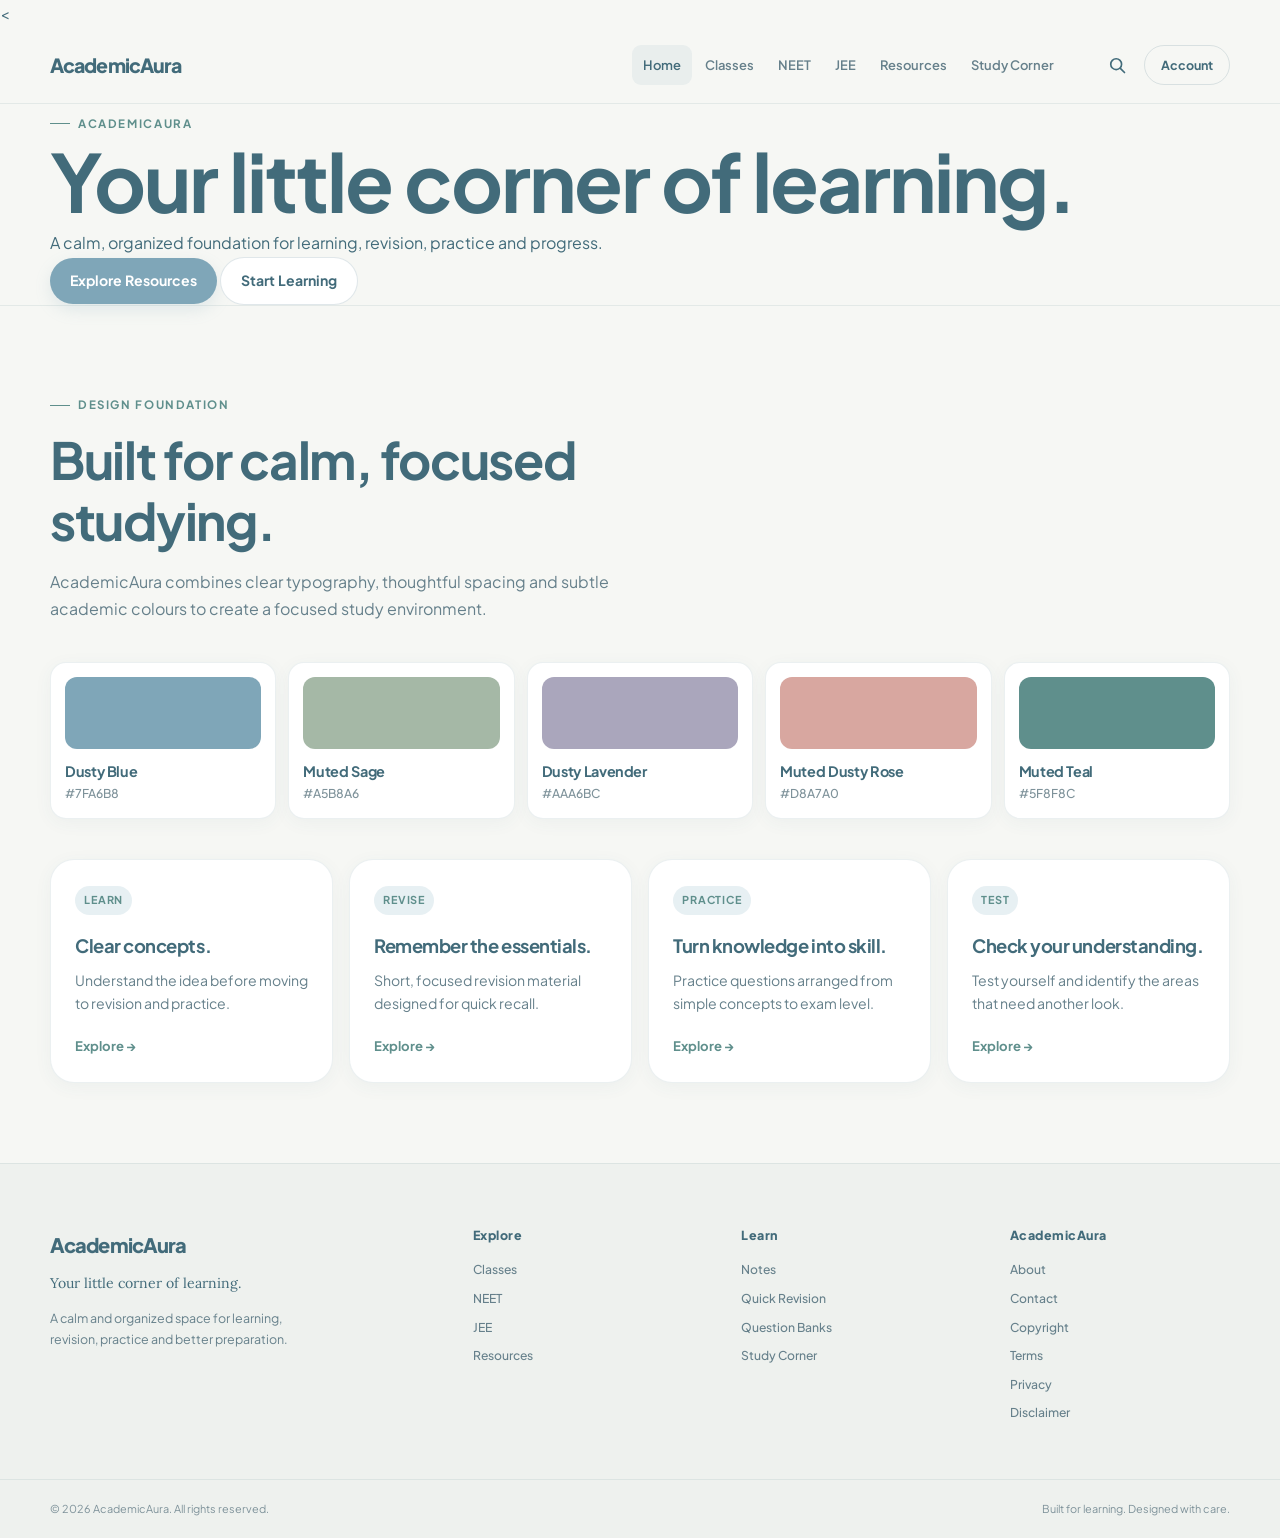
==== commit 4ea4ee7c: "Update index.html" ====
--- a/index.html
+++ b/index.html
@@ -51,68 +51,111 @@
 </a>
 
 
-<!-- ==========================================================
-     HEADER
+<<!-- ==========================================================
+     ACADEMICAURA HEADER
      ========================================================== -->
 
 <header class="site-header">
 
     <div class="container header-inner">
 
-        <!-- Temporary text logo -->
+        <!-- Brand / Temporary Logo -->
         <a
             href="index.html"
             class="brand"
-            aria-label="AcademicAura Home"
+            aria-label="AcademicAura — Home"
         >
             <span class="brand-name">AcademicAura</span>
         </a>
 
 
-        <!-- Desktop Navigation -->
+        <!-- ==================================================
+             DESKTOP NAVIGATION
+             ================================================== -->
+
         <nav
             class="desktop-nav"
-            aria-label="Main navigation"
+            aria-label="Primary navigation"
         >
 
-            <a href="index.html" class="nav-link active">
+            <a
+                href="index.html"
+                class="nav-link active"
+                aria-current="page"
+            >
                 Home
             </a>
 
-            <a href="#" class="nav-link">
+            <a
+                href="#"
+                class="nav-link"
+            >
                 Classes
             </a>
 
-            <a href="#" class="nav-link">
+            <a
+                href="#"
+                class="nav-link"
+            >
                 NEET
             </a>
 
-            <a href="#" class="nav-link">
+            <a
+                href="#"
+                class="nav-link"
+            >
                 JEE
             </a>
 
-            <a href="#" class="nav-link">
+            <a
+                href="#"
+                class="nav-link"
+            >
                 Resources
             </a>
 
-            <a href="#" class="nav-link">
+            <a
+                href="#"
+                class="nav-link"
+            >
                 Study Corner
             </a>
 
         </nav>
 
 
-        <!-- Header Actions -->
+        <!-- ==================================================
+             HEADER ACTIONS
+             ================================================== -->
+
         <div class="header-actions">
 
+            <!-- Search -->
             <button
                 class="icon-button search-button"
                 type="button"
                 aria-label="Search AcademicAura"
-            >
-                <span aria-hidden="true">⌕</span>
+                title="Search"
+            >
+                <svg
+                    class="search-icon"
+                    viewBox="0 0 24 24"
+                    aria-hidden="true"
+                >
+                    <circle
+                        cx="11"
+                        cy="11"
+                        r="6.5"
+                    ></circle>
+
+                    <path
+                        d="M16 16L21 21"
+                    ></path>
+                </svg>
             </button>
 
+
+            <!-- Account -->
             <button
                 class="account-button"
                 type="button"
@@ -120,6 +163,8 @@
                 Account
             </button>
 
+
+            <!-- Mobile Menu -->
             <button
                 class="menu-button"
                 type="button"
@@ -137,7 +182,10 @@
     </div>
 
 
-    <!-- Mobile Navigation -->
+    <!-- ======================================================
+         MOBILE NAVIGATION
+         ====================================================== -->
+
     <nav
         id="mobile-menu"
         class="mobile-nav"
@@ -147,33 +195,71 @@
 
         <div class="container mobile-nav-inner">
 
-            <a href="index.html" class="mobile-nav-link active">
-                Home
-            </a>
-
-            <a href="#" class="mobile-nav-link">
-                Classes
-            </a>
-
-            <a href="#" class="mobile-nav-link">
-                NEET
-            </a>
-
-            <a href="#" class="mobile-nav-link">
-                JEE
-            </a>
-
-            <a href="#" class="mobile-nav-link">
-                Resources
-            </a>
-
-            <a href="#" class="mobile-nav-link">
-                Study Corner
-            </a>
-
-            <a href="#" class="mobile-nav-link">
-                Account
-            </a>
+            <a
+                href="index.html"
+                class="mobile-nav-link active"
+                aria-current="page"
+            >
+                <span>Home</span>
+                <span class="mobile-nav-arrow">→</span>
+            </a>
+
+
+            <a
+                href="#"
+                class="mobile-nav-link"
+            >
+                <span>Classes</span>
+                <span class="mobile-nav-arrow">→</span>
+            </a>
+
+
+            <a
+                href="#"
+                class="mobile-nav-link"
+            >
+                <span>NEET</span>
+                <span class="mobile-nav-arrow">→</span>
+            </a>
+
+
+            <a
+                href="#"
+                class="mobile-nav-link"
+            >
+                <span>JEE</span>
+                <span class="mobile-nav-arrow">→</span>
+            </a>
+
+
+            <a
+                href="#"
+                class="mobile-nav-link"
+            >
+                <span>Resources</span>
+                <span class="mobile-nav-arrow">→</span>
+            </a>
+
+
+            <a
+                href="#"
+                class="mobile-nav-link"
+            >
+                <span>Study Corner</span>
+                <span class="mobile-nav-arrow">→</span>
+            </a>
+
+
+            <div class="mobile-account-area">
+
+                <button
+                    class="mobile-account-button"
+                    type="button"
+                >
+                    Account
+                </button>
+
+            </div>
 
         </div>
 
@@ -418,27 +504,98 @@
 
 
 <!-- ==========================================================
-     FOOTER
+     ACADEMICAURA FOOTER
      ========================================================== -->
 
 <footer class="site-footer">
 
-    <div class="container footer-inner">
+    <div class="container footer-main">
+
+        <!-- Brand -->
 
         <div class="footer-brand">
 
-            <span class="brand-name">
+            <a
+                href="index.html"
+                class="footer-logo"
+                aria-label="AcademicAura — Home"
+            >
                 AcademicAura
-            </span>
-
-            <p>
+            </a>
+
+            <p class="footer-tagline">
                 Your little corner of learning.
             </p>
 
-        </div>
-
-
-        <div class="footer-links">
+            <p class="footer-description">
+                A calm and organized space for learning,
+                revision, practice and better preparation.
+            </p>
+
+        </div>
+
+
+        <!-- Explore -->
+
+        <div class="footer-column">
+
+            <h2 class="footer-heading">
+                Explore
+            </h2>
+
+            <a href="#">
+                Classes
+            </a>
+
+            <a href="#">
+                NEET
+            </a>
+
+            <a href="#">
+                JEE
+            </a>
+
+            <a href="#">
+                Resources
+            </a>
+
+        </div>
+
+
+        <!-- Learn -->
+
+        <div class="footer-column">
+
+            <h2 class="footer-heading">
+                Learn
+            </h2>
+
+            <a href="#">
+                Notes
+            </a>
+
+            <a href="#">
+                Quick Revision
+            </a>
+
+            <a href="#">
+                Question Banks
+            </a>
+
+            <a href="#">
+                Study Corner
+            </a>
+
+        </div>
+
+
+        <!-- Website -->
+
+        <div class="footer-column">
+
+            <h2 class="footer-heading">
+                AcademicAura
+            </h2>
 
             <a href="#">
                 About
@@ -469,11 +626,21 @@
     </div>
 
 
-    <div class="container footer-bottom">
-
-        <p>
-            © 2026 AcademicAura. All rights reserved.
-        </p>
+    <!-- Footer Bottom -->
+
+    <div class="footer-bottom">
+
+        <div class="container footer-bottom-inner">
+
+            <p>
+                © 2026 AcademicAura. All rights reserved.
+            </p>
+
+            <p>
+                Built for learning. Designed with care.
+            </p>
+
+        </div>
 
     </div>
 
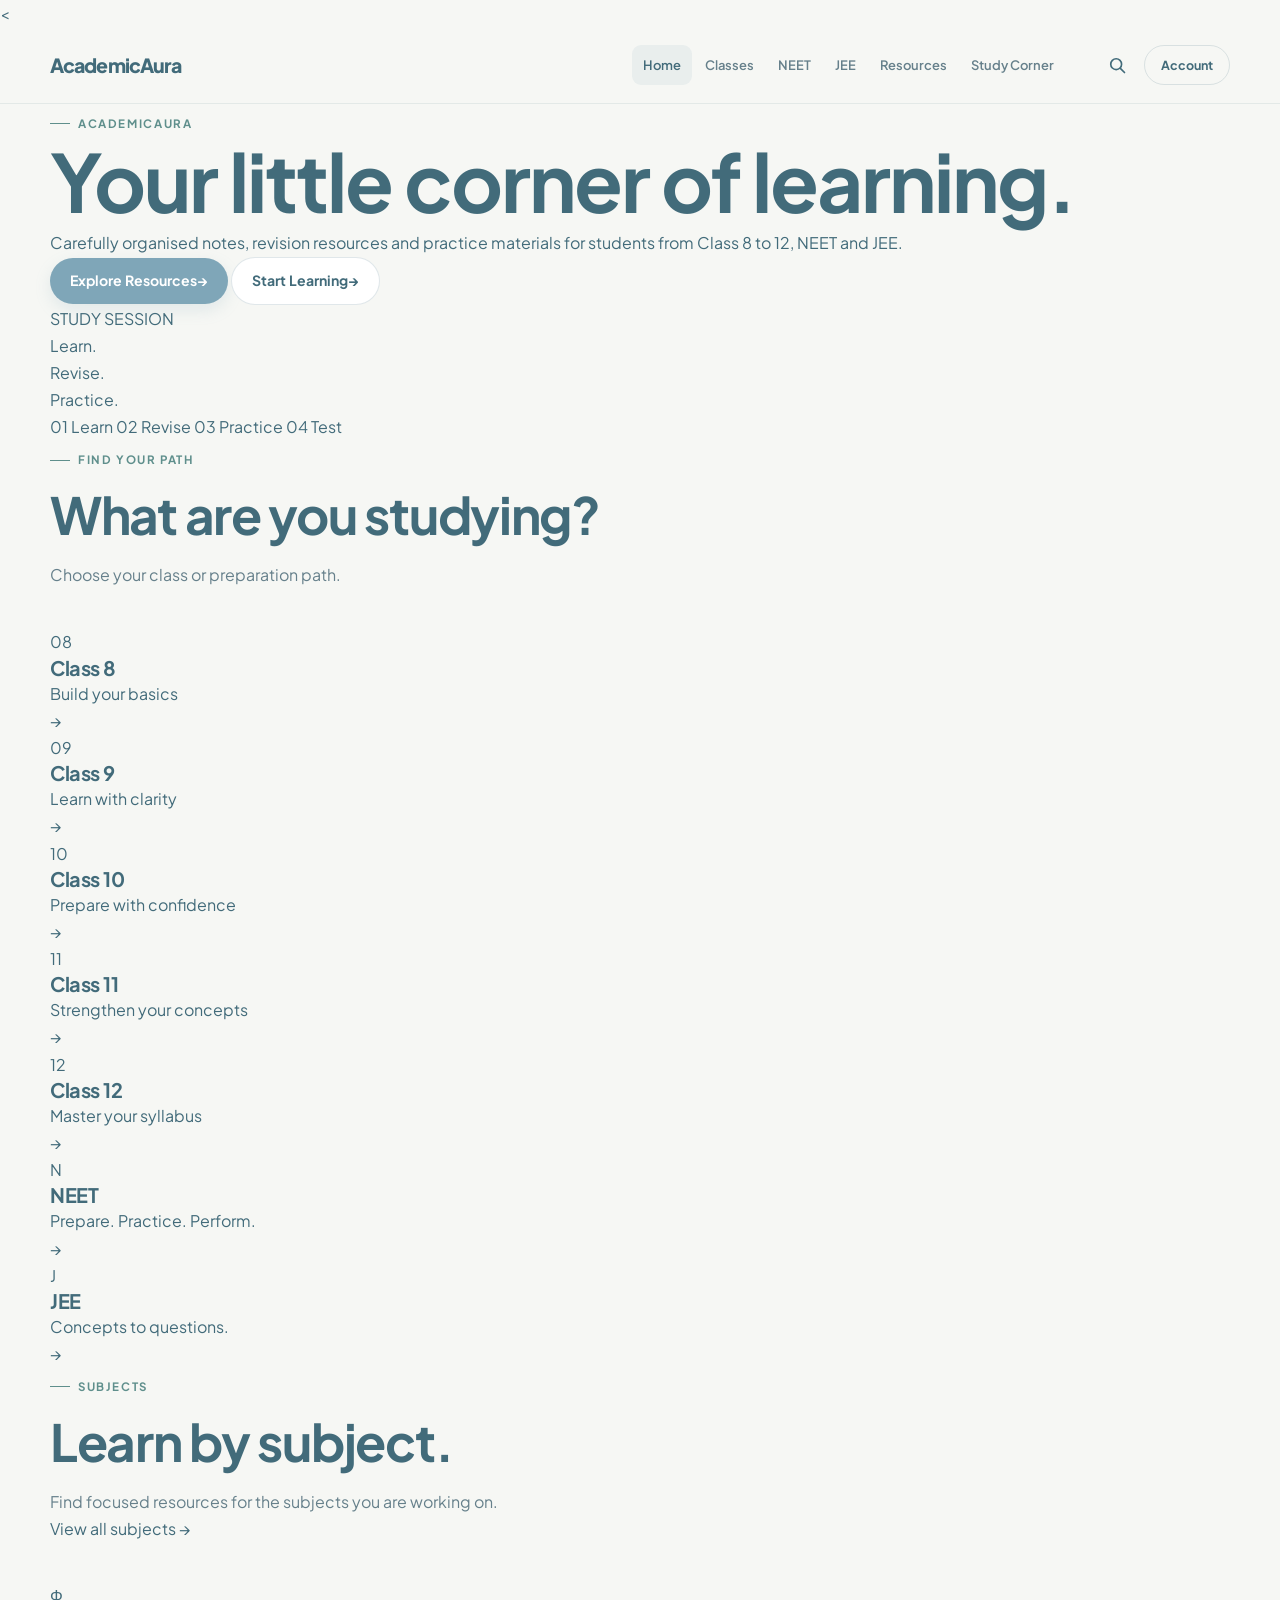
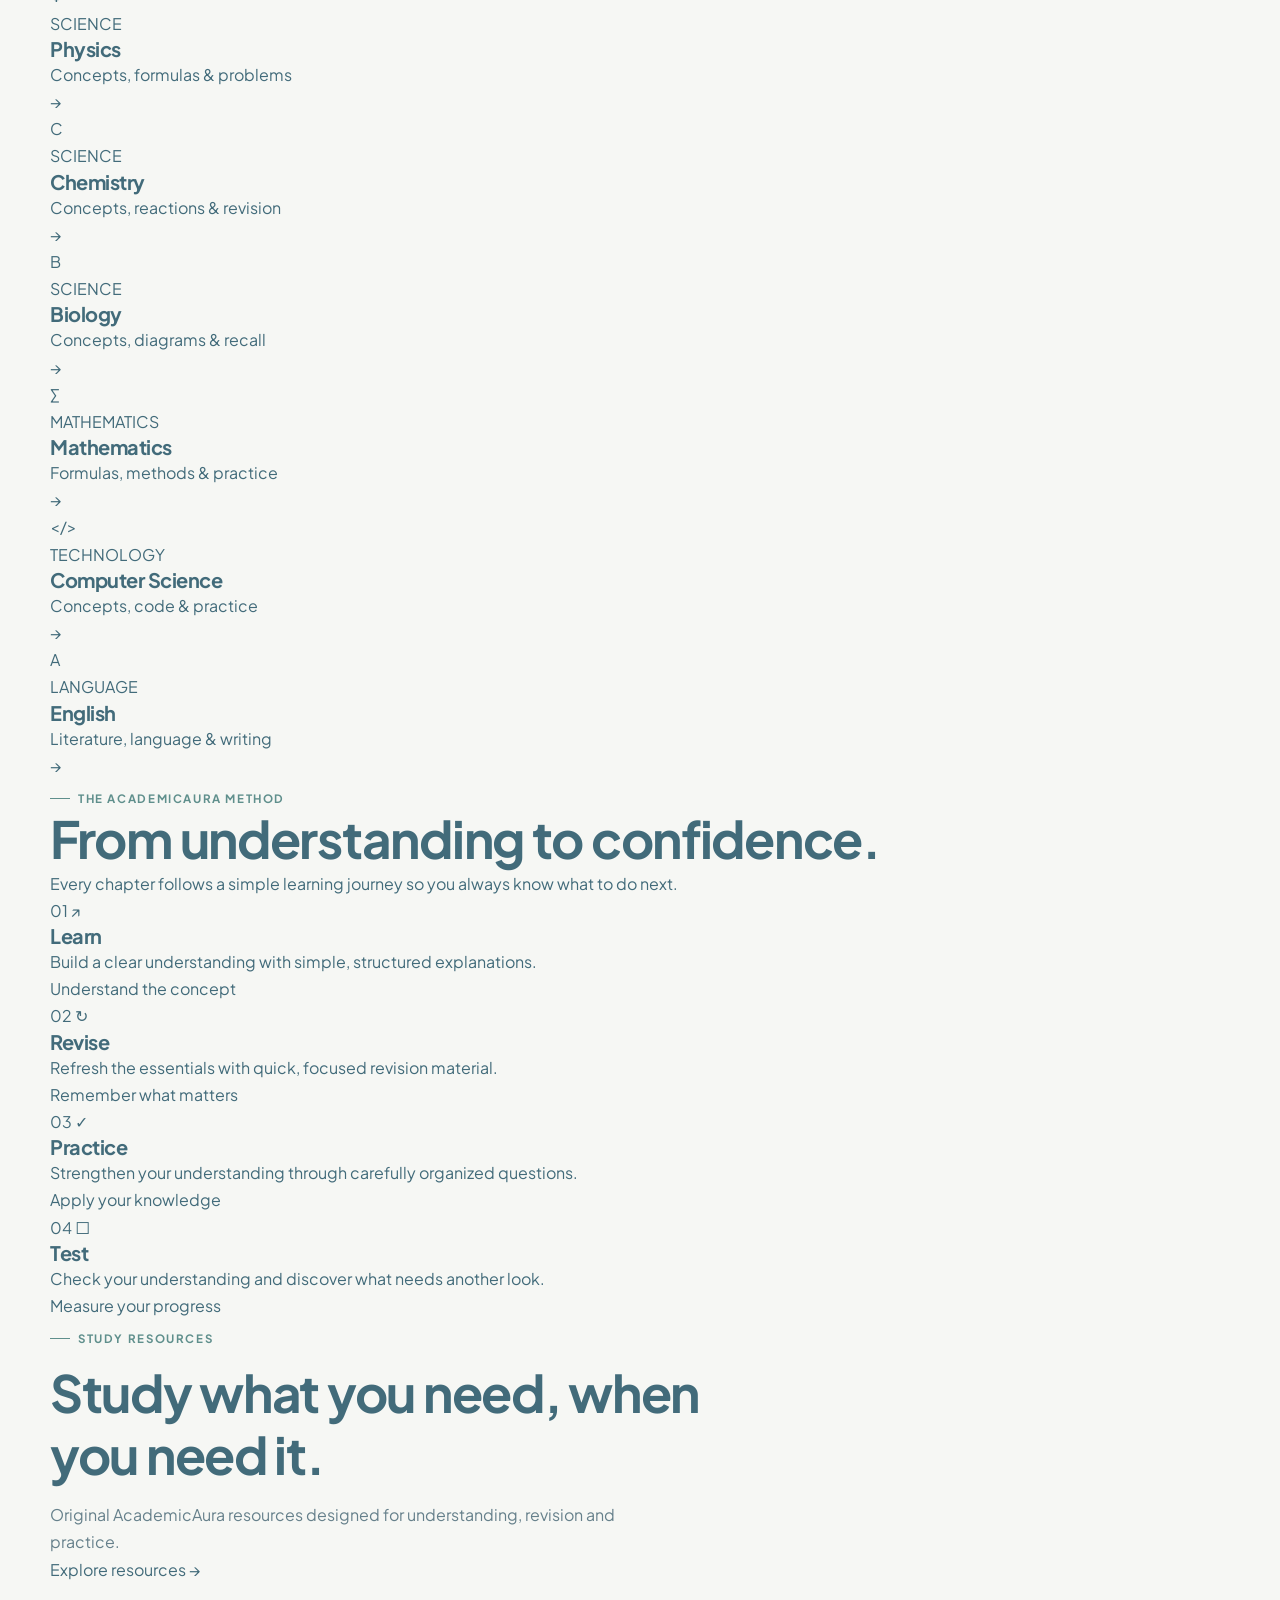
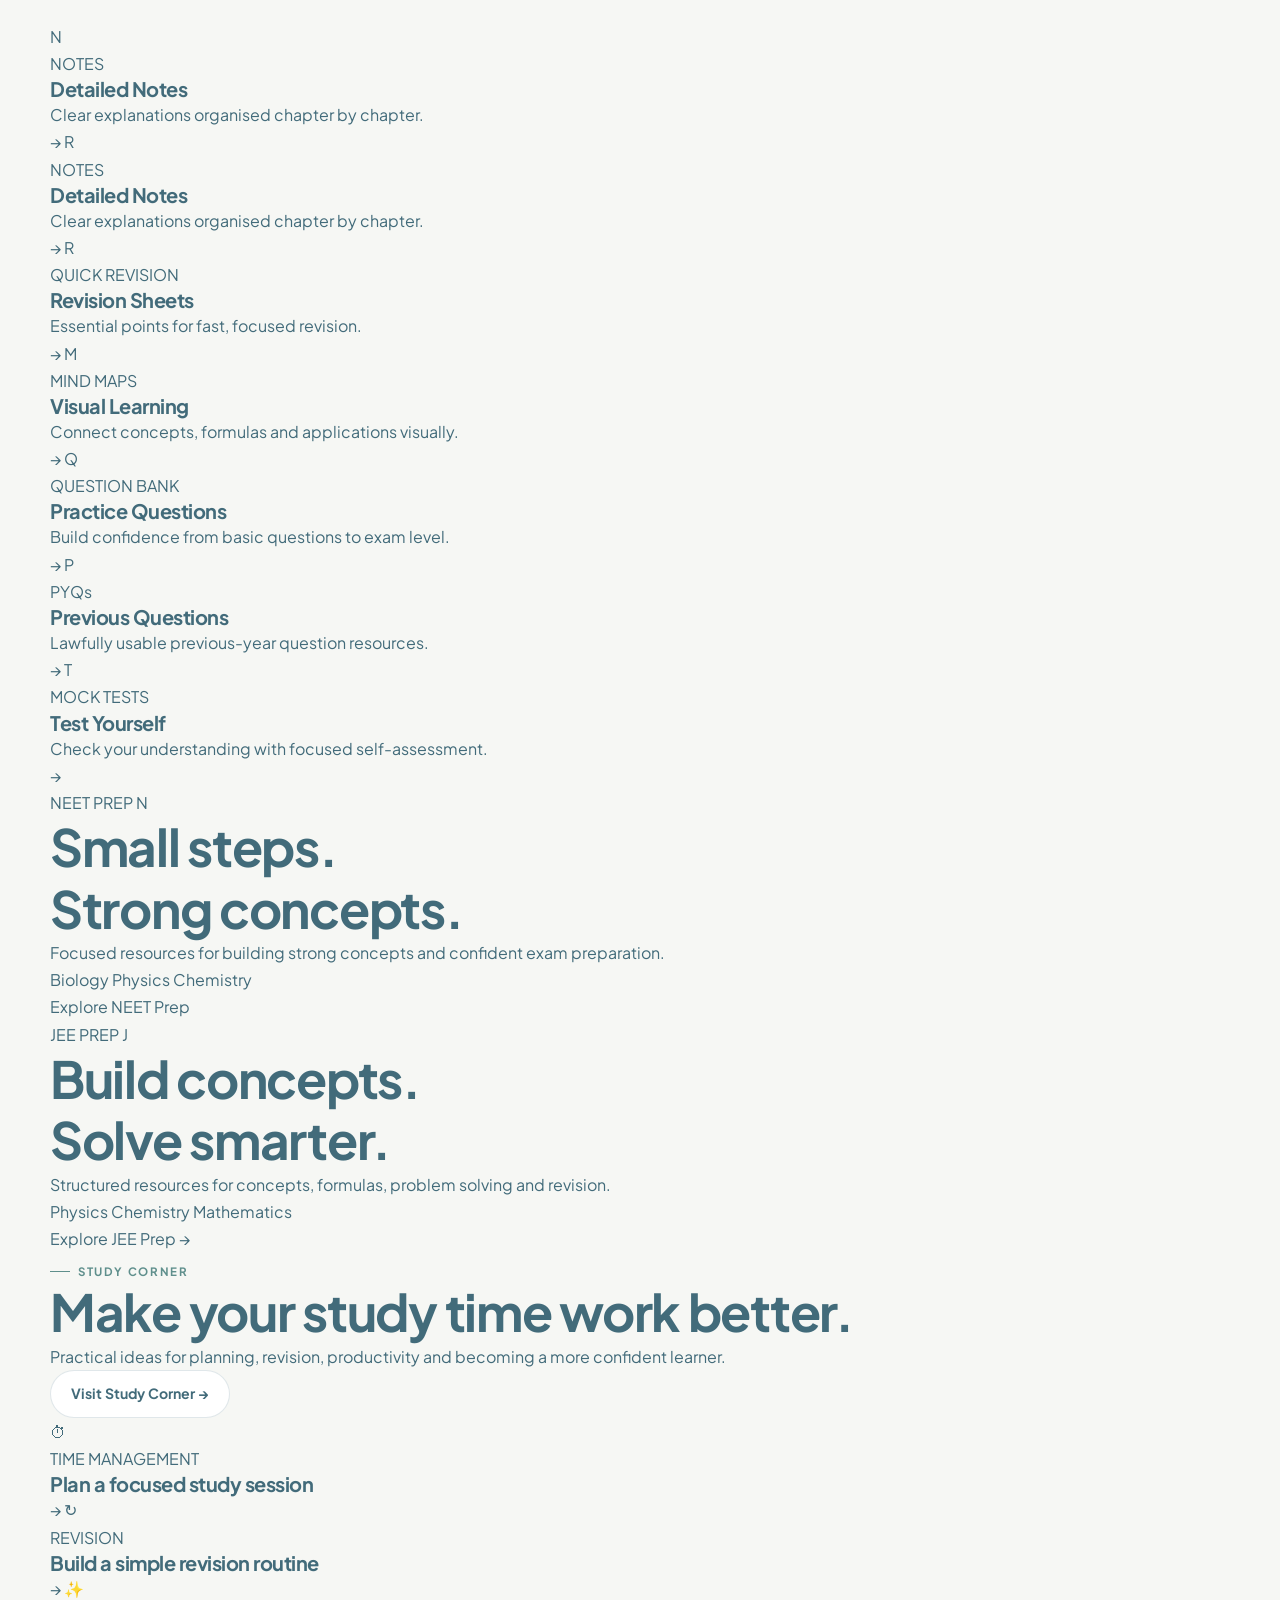
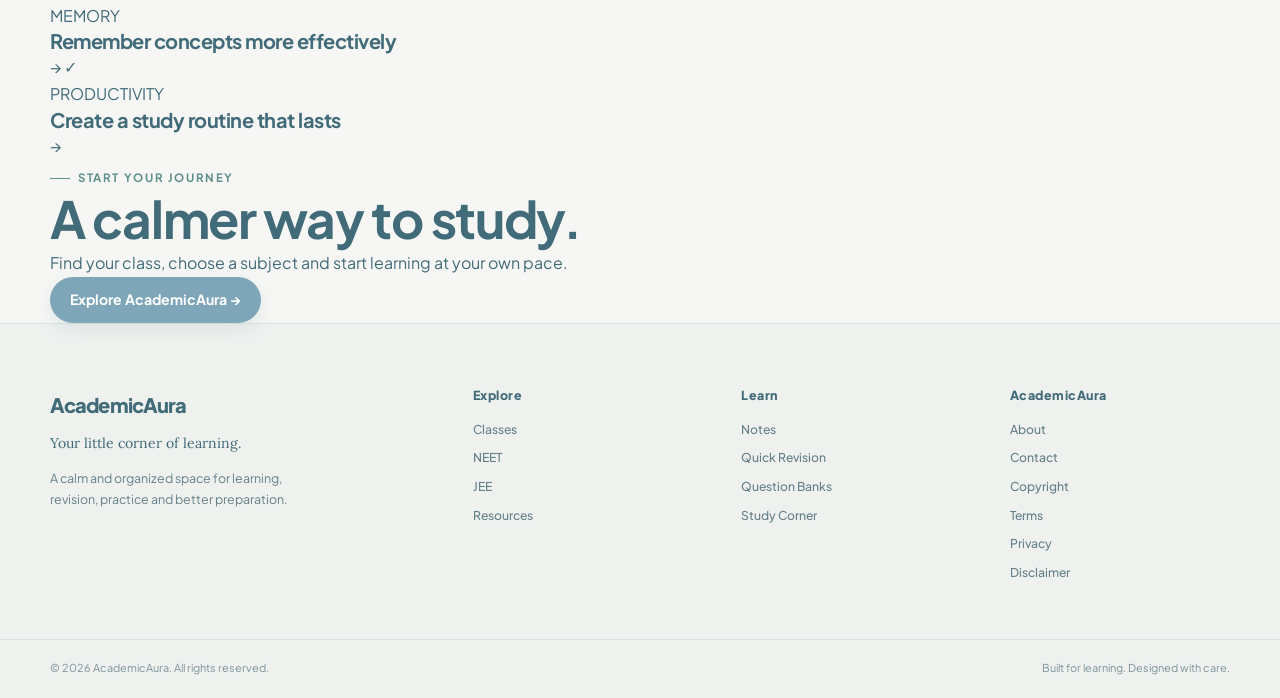
==== commit da7ac25d: "Update index.html" ====
--- a/index.html
+++ b/index.html
@@ -269,236 +269,1424 @@
 
 
 <!-- ==========================================================
-     MAIN
+     ACADEMICAURA
+     STEP 3 — FINAL HOMEPAGE
      ========================================================== -->
 
 <main id="main-content">
 
-    <!-- STEP 1 PLACEHOLDER HERO -->
-
-    <section class="foundation-hero">
-
-        <div class="container">
-
-            <div class="hero-placeholder">
+
+    <!-- ======================================================
+         HERO
+         ====================================================== -->
+
+    <section class="home-hero">
+
+        <div class="hero-decoration hero-decoration-one"></div>
+        <div class="hero-decoration hero-decoration-two"></div>
+
+        <div class="container hero-container">
+
+            <div class="hero-content">
 
                 <span class="eyebrow">
                     ACADEMICAURA
                 </span>
 
                 <h1>
-                    Your little corner of learning.
+                    Your little corner
+                    <span>of learning.</span>
                 </h1>
 
-                <p>
-                    A calm, organized foundation for learning,
-                    revision, practice and progress.
+                <p class="hero-description">
+                    Carefully organised notes, revision resources
+                    and practice materials for students from
+                    Class 8 to 12, NEET and JEE.
                 </p>
 
                 <div class="hero-actions">
 
                     <a
-                        href="#"
+                        href="#study-path"
                         class="button button-primary"
                     >
                         Explore Resources
+                        <span aria-hidden="true">→</span>
                     </a>
 
                     <a
-                        href="#"
+                        href="#learning-flow"
                         class="button button-secondary"
                     >
                         Start Learning
+                        <span aria-hidden="true">→</span>
                     </a>
 
                 </div>
 
             </div>
 
+
+            <!-- Hero visual -->
+
+            <div
+                class="hero-study-card"
+                aria-hidden="true"
+            >
+
+                <div class="hero-paper">
+
+                    <div class="paper-topline">
+                        <span></span>
+                        <span></span>
+                        <span></span>
+                    </div>
+
+                    <div class="paper-heading">
+                        STUDY SESSION
+                    </div>
+
+                    <div class="paper-title">
+                        Learn.
+                        <br>
+                        Revise.
+                        <br>
+                        Practice.
+                    </div>
+
+                    <div class="paper-flow">
+
+                        <span class="flow-item flow-learn">
+                            01 Learn
+                        </span>
+
+                        <span class="flow-line"></span>
+
+                        <span class="flow-item flow-revise">
+                            02 Revise
+                        </span>
+
+                        <span class="flow-line"></span>
+
+                        <span class="flow-item flow-practice">
+                            03 Practice
+                        </span>
+
+                        <span class="flow-line"></span>
+
+                        <span class="flow-item flow-test">
+                            04 Test
+                        </span>
+
+                    </div>
+
+                </div>
+
+            </div>
+
         </div>
 
     </section>
 
 
+
     <!-- ======================================================
-         DESIGN SYSTEM PREVIEW
+         STUDY PATH
          ====================================================== -->
 
-    <section class="design-preview">
+    <section
+        class="study-path-section"
+        id="study-path"
+    >
 
         <div class="container">
 
             <div class="section-heading">
 
                 <span class="eyebrow">
-                    DESIGN FOUNDATION
+                    FIND YOUR PATH
                 </span>
 
                 <h2>
-                    Built for calm, focused studying.
+                    What are you studying?
                 </h2>
 
                 <p>
-                    AcademicAura combines clear typography,
-                    thoughtful spacing and subtle academic colours
-                    to create a focused study environment.
+                    Choose your class or preparation path.
                 </p>
 
             </div>
 
 
-            <!-- Colour cards -->
-
-            <div class="colour-grid">
-
-                <article class="colour-card">
-                    <div class="colour-swatch swatch-blue"></div>
+            <div class="path-grid">
+
+
+                <!-- Class 8 -->
+
+                <a
+                    href="#"
+                    class="path-card path-blue"
+                >
+
+                    <div class="path-number">
+                        08
+                    </div>
+
+                    <div class="path-content">
+
+                        <h3>
+                            Class 8
+                        </h3>
+
+                        <p>
+                            Build your basics
+                        </p>
+
+                    </div>
+
+                    <span class="path-arrow">
+                        →
+                    </span>
+
+                </a>
+
+
+                <!-- Class 9 -->
+
+                <a
+                    href="#"
+                    class="path-card path-sage"
+                >
+
+                    <div class="path-number">
+                        09
+                    </div>
+
+                    <div class="path-content">
+
+                        <h3>
+                            Class 9
+                        </h3>
+
+                        <p>
+                            Learn with clarity
+                        </p>
+
+                    </div>
+
+                    <span class="path-arrow">
+                        →
+                    </span>
+
+                </a>
+
+
+                <!-- Class 10 -->
+
+                <a
+                    href="#"
+                    class="path-card path-lavender"
+                >
+
+                    <div class="path-number">
+                        10
+                    </div>
+
+                    <div class="path-content">
+
+                        <h3>
+                            Class 10
+                        </h3>
+
+                        <p>
+                            Prepare with confidence
+                        </p>
+
+                    </div>
+
+                    <span class="path-arrow">
+                        →
+                    </span>
+
+                </a>
+
+
+                <!-- Class 11 -->
+
+                <a
+                    href="#"
+                    class="path-card path-rose"
+                >
+
+                    <div class="path-number">
+                        11
+                    </div>
+
+                    <div class="path-content">
+
+                        <h3>
+                            Class 11
+                        </h3>
+
+                        <p>
+                            Strengthen your concepts
+                        </p>
+
+                    </div>
+
+                    <span class="path-arrow">
+                        →
+                    </span>
+
+                </a>
+
+
+                <!-- Class 12 -->
+
+                <a
+                    href="#"
+                    class="path-card path-teal"
+                >
+
+                    <div class="path-number">
+                        12
+                    </div>
+
+                    <div class="path-content">
+
+                        <h3>
+                            Class 12
+                        </h3>
+
+                        <p>
+                            Master your syllabus
+                        </p>
+
+                    </div>
+
+                    <span class="path-arrow">
+                        →
+                    </span>
+
+                </a>
+
+
+                <!-- NEET -->
+
+                <a
+                    href="#"
+                    class="path-card path-blue path-exam"
+                >
+
+                    <div class="path-number path-text-number">
+                        N
+                    </div>
+
+                    <div class="path-content">
+
+                        <h3>
+                            NEET
+                        </h3>
+
+                        <p>
+                            Prepare. Practice. Perform.
+                        </p>
+
+                    </div>
+
+                    <span class="path-arrow">
+                        →
+                    </span>
+
+                </a>
+
+
+                <!-- JEE -->
+
+                <a
+                    href="#"
+                    class="path-card path-sage path-exam"
+                >
+
+                    <div class="path-number path-text-number">
+                        J
+                    </div>
+
+                    <div class="path-content">
+
+                        <h3>
+                            JEE
+                        </h3>
+
+                        <p>
+                            Concepts to questions.
+                        </p>
+
+                    </div>
+
+                    <span class="path-arrow">
+                        →
+                    </span>
+
+                </a>
+
+            </div>
+
+        </div>
+
+    </section>
+
+
+
+    <!-- ======================================================
+         SUBJECTS
+         ====================================================== -->
+
+    <section class="subjects-section">
+
+        <div class="container">
+
+            <div class="section-heading section-heading-row">
+
+                <div>
+
+                    <span class="eyebrow">
+                        SUBJECTS
+                    </span>
+
+                    <h2>
+                        Learn by subject.
+                    </h2>
+
+                    <p>
+                        Find focused resources for the subjects
+                        you are working on.
+                    </p>
+
+                </div>
+
+                <a
+                    href="#"
+                    class="section-link"
+                >
+                    View all subjects →
+                </a>
+
+            </div>
+
+
+            <div class="subject-grid">
+
+
+                <!-- Physics -->
+
+                <a
+                    href="#"
+                    class="subject-card subject-physics"
+                >
+
+                    <div class="subject-icon">
+                        Φ
+                    </div>
 
                     <div>
-                        <h3>Dusty Blue</h3>
-                        <p>#7FA6B8</p>
-                    </div>
+
+                        <span class="subject-label">
+                            SCIENCE
+                        </span>
+
+                        <h3>
+                            Physics
+                        </h3>
+
+                        <p>
+                            Concepts, formulas & problems
+                        </p>
+
+                    </div>
+
+                    <span class="subject-arrow">
+                        →
+                    </span>
+
+                </a>
+
+
+                <!-- Chemistry -->
+
+                <a
+                    href="#"
+                    class="subject-card subject-chemistry"
+                >
+
+                    <div class="subject-icon">
+                        C
+                    </div>
+
+                    <div>
+
+                        <span class="subject-label">
+                            SCIENCE
+                        </span>
+
+                        <h3>
+                            Chemistry
+                        </h3>
+
+                        <p>
+                            Concepts, reactions & revision
+                        </p>
+
+                    </div>
+
+                    <span class="subject-arrow">
+                        →
+                    </span>
+
+                </a>
+
+
+                <!-- Biology -->
+
+                <a
+                    href="#"
+                    class="subject-card subject-biology"
+                >
+
+                    <div class="subject-icon">
+                        B
+                    </div>
+
+                    <div>
+
+                        <span class="subject-label">
+                            SCIENCE
+                        </span>
+
+                        <h3>
+                            Biology
+                        </h3>
+
+                        <p>
+                            Concepts, diagrams & recall
+                        </p>
+
+                    </div>
+
+                    <span class="subject-arrow">
+                        →
+                    </span>
+
+                </a>
+
+
+                <!-- Mathematics -->
+
+                <a
+                    href="#"
+                    class="subject-card subject-mathematics"
+                >
+
+                    <div class="subject-icon">
+                        ∑
+                    </div>
+
+                    <div>
+
+                        <span class="subject-label">
+                            MATHEMATICS
+                        </span>
+
+                        <h3>
+                            Mathematics
+                        </h3>
+
+                        <p>
+                            Formulas, methods & practice
+                        </p>
+
+                    </div>
+
+                    <span class="subject-arrow">
+                        →
+                    </span>
+
+                </a>
+
+
+                <!-- Computer Science -->
+
+                <a
+                    href="#"
+                    class="subject-card subject-computer"
+                >
+
+                    <div class="subject-icon">
+                        &lt;/&gt;
+                    </div>
+
+                    <div>
+
+                        <span class="subject-label">
+                            TECHNOLOGY
+                        </span>
+
+                        <h3>
+                            Computer Science
+                        </h3>
+
+                        <p>
+                            Concepts, code & practice
+                        </p>
+
+                    </div>
+
+                    <span class="subject-arrow">
+                        →
+                    </span>
+
+                </a>
+
+
+                <!-- English -->
+
+                <a
+                    href="#"
+                    class="subject-card subject-english"
+                >
+
+                    <div class="subject-icon">
+                        A
+                    </div>
+
+                    <div>
+
+                        <span class="subject-label">
+                            LANGUAGE
+                        </span>
+
+                        <h3>
+                            English
+                        </h3>
+
+                        <p>
+                            Literature, language & writing
+                        </p>
+
+                    </div>
+
+                    <span class="subject-arrow">
+                        →
+                    </span>
+
+                </a>
+
+            </div>
+
+        </div>
+
+    </section>
+
+
+
+    <!-- ======================================================
+         LEARN → REVISE → PRACTICE → TEST
+         ====================================================== -->
+
+    <section
+        class="learning-flow-section"
+        id="learning-flow"
+    >
+
+        <div class="container">
+
+            <div class="learning-flow-intro">
+
+                <span class="eyebrow">
+                    THE ACADEMICAURA METHOD
+                </span>
+
+                <h2>
+                    From understanding
+                    to confidence.
+                </h2>
+
+                <p>
+                    Every chapter follows a simple learning journey
+                    so you always know what to do next.
+                </p>
+
+            </div>
+
+
+            <div class="learning-flow">
+
+
+                <!-- Learn -->
+
+                <article class="flow-card flow-card-learn">
+
+                    <span class="flow-number">
+                        01
+                    </span>
+
+                    <span class="flow-icon">
+                        ↗
+                    </span>
+
+                    <h3>
+                        Learn
+                    </h3>
+
+                    <p>
+                        Build a clear understanding with
+                        simple, structured explanations.
+                    </p>
+
+                    <span class="flow-label">
+                        Understand the concept
+                    </span>
+
                 </article>
 
 
-                <article class="colour-card">
-                    <div class="colour-swatch swatch-sage"></div>
+                <!-- Revise -->
+
+                <article class="flow-card flow-card-revise">
+
+                    <span class="flow-number">
+                        02
+                    </span>
+
+                    <span class="flow-icon">
+                        ↻
+                    </span>
+
+                    <h3>
+                        Revise
+                    </h3>
+
+                    <p>
+                        Refresh the essentials with quick,
+                        focused revision material.
+                    </p>
+
+                    <span class="flow-label">
+                        Remember what matters
+                    </span>
+
+                </article>
+
+
+                <!-- Practice -->
+
+                <article class="flow-card flow-card-practice">
+
+                    <span class="flow-number">
+                        03
+                    </span>
+
+                    <span class="flow-icon">
+                        ✓
+                    </span>
+
+                    <h3>
+                        Practice
+                    </h3>
+
+                    <p>
+                        Strengthen your understanding through
+                        carefully organized questions.
+                    </p>
+
+                    <span class="flow-label">
+                        Apply your knowledge
+                    </span>
+
+                </article>
+
+
+                <!-- Test -->
+
+                <article class="flow-card flow-card-test">
+
+                    <span class="flow-number">
+                        04
+                    </span>
+
+                    <span class="flow-icon">
+                        □
+                    </span>
+
+                    <h3>
+                        Test
+                    </h3>
+
+                    <p>
+                        Check your understanding and discover
+                        what needs another look.
+                    </p>
+
+                    <span class="flow-label">
+                        Measure your progress
+                    </span>
+
+                </article>
+
+            </div>
+
+        </div>
+
+    </section>
+
+
+
+    <!-- ======================================================
+         FEATURED RESOURCES
+         ====================================================== -->
+
+    <section class="featured-section">
+
+        <div class="container">
+
+            <div class="section-heading section-heading-row">
+
+                <div>
+
+                    <span class="eyebrow">
+                        STUDY RESOURCES
+                    </span>
+
+                    <h2>
+                        Study what you need,
+                        when you need it.
+                    </h2>
+
+                    <p>
+                        Original AcademicAura resources designed
+                        for understanding, revision and practice.
+                    </p>
+
+                </div>
+
+                <a
+                    href="#"
+                    class="section-link"
+                >
+                    Explore resources →
+                </a>
+
+            </div>
+
+
+            <div class="resource-grid">
+
+
+                <a
+                    href="#"
+                    class="resource-card"
+                >
+
+                    <span class="resource-symbol">
+                        N
+                    </span>
 
                     <div>
-                        <h3>Muted Sage</h3>
-                        <p>#A5B8A6</p>
-                    </div>
-                </article>
-
-
-                <article class="colour-card">
-                    <div class="colour-swatch swatch-lavender"></div>
+
+                        <span class="resource-type">
+                            NOTES
+                        </span>
+
+                        <h3>
+                            Detailed Notes
+                        </h3>
+
+                        <p>
+                            Clear explanations organised
+                            chapter by chapter.
+                        </p>
+
+                    </div>
+
+                    <span class="resource-arrow">
+                        →
+                    </span>
+
+                </a>
+
+
+                <a
+                    href="#"
+                    class="resource-card"
+                >
+
+                    <span class="resource-symbol">
+                        R
+                    </span>
 
                     <div>
-                        <h3>Dusty Lavender</h3>
-                        <p>#AAA6BC</p>
-                    </div>
-                </article>
-
-
-                <article class="colour-card">
-                    <div class="colour-swatch swatch-rose"></div>
+
+                          <span
+class="resource-type">
+        NOTES
+    </span>
+
+    <h3>
+        Detailed Notes
+    </h3>
+
+    <p>
+        Clear
+explanations organised
+        chapter by
+chapter.
+    </p>
+
+</div>
+
+    <span
+class="resource-arrow">
+        →
+    </span>
+
+</a>
+
+    <a
+        href="#"
+        class="resource-card"
+    >
+
+    <span
+class="resource-symbol">
+        R
+    </span>
+    
+    <div>
+
+    <span
+class="resource-type">
+        QUICK REVISION
+    </span>
+
+    <h3>
+        Revision
+Sheets
+    </h3>
+
+    <p>
+        Essential
+points for fast,
+        focused
+revision.
+    </p>
+
+</div>
+
+    <span
+class="resource-arrow">
+        →
+    </span>
+
+</a>
+
+    <a
+        href="#"
+        class="resource-card"
+    >
+
+    <span
+class="resource-symbol">
+        M
+    </span>
+
+    <div>
+
+    <span
+class="resource-type">
+        MIND MAPS
+    </span>
+
+    <h3>
+        Visual
+Learning
+    </h3>
+
+    <p>
+        Connect
+concepts, formulas
+        and
+applications visually.
+    </p>
+
+</div>
+
+    <span
+class="resource-arrow">
+        →
+    </span>
+
+</a>
+
+    <a
+        href="#"
+        class="resource-card"
+    >
+
+    <span
+class="resource-symbol">
+        Q
+    </span>
+
+    <div>
+
+    <span
+class="resource-type">
+        QUESTION BANK
+    </span>
+
+    <h3>
+        Practice
+Questions
+    </h3>
+
+    <p>
+        Build
+confidence from basic
+        questions to
+exam level.
+    </p>
+
+</div>
+
+    <span
+class="resource-arrow">
+        →
+    </span>
+
+</a>
+
+    <a
+        href="#"
+        class="resource-card"
+    >
+
+    <span
+class="resource-symbol">
+        P
+    </span>
+
+    <div>
+
+    <span
+class="resource-type">
+        PYQs
+    </span>
+
+    <h3>
+        Previous
+Questions
+    </h3>
+
+    <p>
+        Lawfully
+usable previous-year
+        question
+resources.
+    </p>
+    
+    </p>
+
+</div>
+
+    <span
+class="resource-arrow">
+        →
+    </span>
+
+</a>
+
+    <a
+        href="#"
+        class="resource-card"
+    >
+
+    <span
+class="resource-symbol">
+        T
+    </span>
+
+    <div>
+
+    <span
+class="resource-type">
+        MOCK TESTS
+    </span>
+
+    <h3>
+        Test Yourself
+    </h3>
+
+    <p>
+        Check your
+understanding with
+        focused
+self-assessment.
+    </p>
+
+</div>
+
+    <span
+class="resource-arrow">
+        →
+    </span>
+
+</a>
+
+</div>
+
+</div>
+
+</section>
+
+<!-- 
+================================================== 
+          NEET + JEE 
+================================================== 
+-->
+
+<section class="exam-prep-section">
+
+<div class="container">
+
+<div class="exam-grid">
+
+<!-- NEET -->
+
+<article class="exam-card
+exam-neet">
+
+    <div
+class="exam-card-top">
+
+    <span
+class="exam-kicker">
+        NEET PREP
+    </span>
+
+    <span
+class="exam-mark">
+        N
+    </span>
+
+    </div>
+
+    <h2>
+        Small steps.
+        <br>
+        Strong concepts.
+    </h2>
+
+    <p>
+        Focused resources
+for building strong
+        concepts and
+confident exam preparation.
+    </p>
+
+    <div
+class="exam-subjects">
+
+    <span>
+        Biology
+    </span>
+
+    <span>
+        Physics
+    </span>
+
+    <span>
+        Chemistry
+    </span>
+
+</div>
+
+    <a
+        href="#"
+        class="exam-link"
+    >
+        Explore NEET Prep
+    </a>
+
+</article>
+
+<!-- JEE -->
+
+<article class="exam-card
+exam-jee">
+
+    <div
+class="exam-card-top">
+
+    <span
+class="exam-kicker">
+        JEE PREP
+    </span>
+
+    <span
+class="exam-mark">
+        J
+    </span>
+
+    </div>
+
+    <h2>
+        Build concepts.
+        <br>
+        Solve smarter.
+    </h2>
+
+    <p>
+        Structured
+resources for concepts,
+        formulas, problem
+solving and revision.
+    </p>
+
+    <div
+class="exam-subjects">
+    <span>
+        Physics
+    </span>
+    <span>
+        Chemistry
+    </span>
+    <span>
+        Mathematics
+    </span>
+</div>
+
+<a
+    href="#"
+    class="exam-link"
+    >
+    Explore JEE Prep →
+</a>
+
+</article>
+
+</div>
+
+</div>
+
+</section>
+
+<!--
+==============================================================
+            STUDY CORNER
+============================================================== -->
+
+<section class="study-corner-section">
+
+    <div class="container">
+
+        <div class="study-corner-layout">
+
+            <div class="study-corner-intro">
+
+                <span class="eyebrow">
+                    STUDY CORNER
+                </span>
+
+                <h2>
+                    Make your study
+                    time work better.
+                </h2>
+
+                <p>
+                    Practical ideas
+                    for planning, revision,
+                    productivity and
+                    becoming a more confident
+                    learner.
+                </p>
+
+                <a
+                    href="#"
+                    class="button button-secondary"
+                    >
+                    Visit Study Corner →
+                </a>
+
+            </div>
+
+            <div class="study-tip-grid">
+
+                <a
+                    href="#"
+                    class="tip-card tip-blue"
+                    >
+
+                    <span class="tip-icon">
+                        ⏱
+                    </span>
+
+                    <div class="tip-content">
+
+                        <span class="tip-tag">
+                            TIME
+                            MANAGEMENT
+                        </span>
+
+                        <h3>
+                            Plan a
+                            focused study session
+                        </h3>
+
+                    </div>
+
+                    <span
+                        class="tip-arrow">
+                        →
+                    </span>
+
+                </a>
+
+                <a
+                    href="#"
+                    class="tip-card tip-sage"
+                    >
+
+                    <span class="tip-icon">
+                        ↻
+                    </span>
 
                     <div>
-                        <h3>Muted Dusty Rose</h3>
-                        <p>#D8A7A0</p>
-                    </div>
-                </article>
-
-
-                <article class="colour-card">
-                    <div class="colour-swatch swatch-teal"></div>
+
+                        <span>
+                            REVISION
+                        </span>
+
+                        <h3>
+                            Build a
+                            simple revision routine
+                        </h3>
+
+                    </div>
+
+                    <span
+                        class="tip-arrow">
+                        →
+                    </span>
+
+                </a>
+
+                <a
+                    href="#"
+                    class="tip-card tip-lavender"
+                    >
+
+                    <span class="tip-icon">
+                        ✨
+                    </span>
 
                     <div>
-                        <h3>Muted Teal</h3>
-                        <p>#5F8F8C</p>
-                    </div>
-                </article>
+
+                        <span>
+                            MEMORY
+                        </span>
+
+                        <h3>
+                            Remember
+                            concepts more effectively
+                        </h3>
+
+                    </div>
+
+                    <span
+                        class="tip-arrow">
+                        →
+                    </span>
+
+                </a>
+
+                <a
+                    href="#"
+                    class="tip-card tip-rose"
+                    >
+
+                    <span class="tip-icon">
+                        ✓
+                    </span>
+
+                    <div>
+
+                        <span>
+                            PRODUCTIVITY
+                        </span>
+
+                        <h3>
+                            Create a
+                            study routine that lasts
+                        </h3>
+
+                    </div>
+
+                    <span
+                        class="tip-arrow">
+                        →
+                    </span>
+
+                </a>
 
             </div>
 
-
-            <!-- Sample cards -->
-
-            <div class="sample-grid">
-
-                <article class="study-card">
-
-                    <span class="card-label">
-                        LEARN
-                    </span>
-
-                    <h3>
-                        Clear concepts.
-                    </h3>
-
-                    <p>
-                        Understand the idea before moving
-                        to revision and practice.
-                    </p>
-
-                    <a href="#" class="text-link">
-                        Explore →
-                    </a>
-
-                </article>
-
-
-                <article class="study-card">
-
-                    <span class="card-label">
-                        REVISE
-                    </span>
-
-                    <h3>
-                        Remember the essentials.
-                    </h3>
-
-                    <p>
-                        Short, focused revision material
-                        designed for quick recall.
-                    </p>
-
-                    <a href="#" class="text-link">
-                        Explore →
-                    </a>
-
-                </article>
-
-
-                <article class="study-card">
-
-                    <span class="card-label">
-                        PRACTICE
-                    </span>
-
-                    <h3>
-                        Turn knowledge into skill.
-                    </h3>
-
-                    <p>
-                        Practice questions arranged from
-                        simple concepts to exam level.
-                    </p>
-
-                    <a href="#" class="text-link">
-                        Explore →
-                    </a>
-
-                </article>
-
-
-                <article class="study-card">
-
-                    <span class="card-label">
-                        TEST
-                    </span>
-
-                    <h3>
-                        Check your understanding.
-                    </h3>
-
-                    <p>
-                        Test yourself and identify the areas
-                        that need another look.
-                    </p>
-
-                    <a href="#" class="text-link">
-                        Explore →
-                    </a>
-
-                </article>
-
-            </div>
-
         </div>
 
-    </section>
+    </div>
+
+</section>
+
+<!--
+==============================================================
+            FINAL CTA
+============================================================== -->
+
+<section class="final-cta-section">
+
+    <div class="container">
+
+        <div class="final-cta">
+
+            <div
+                class="final-cta-decoration"></div>
+
+            <span class="eyebrow">
+                START YOUR JOURNEY
+            </span>
+
+            <h2>
+                A calmer way to study.
+            </h2>
+
+            <p>
+                Find your class,
+                choose a subject and
+                start learning at your
+                own pace.
+            </p>
+
+            <a
+                href="#study-path"
+                class="button button-primary"
+                >
+                Explore AcademicAura →
+            </a>
+
+        </div>
+
+    </div>
+
+</section>
 
 </main>
 
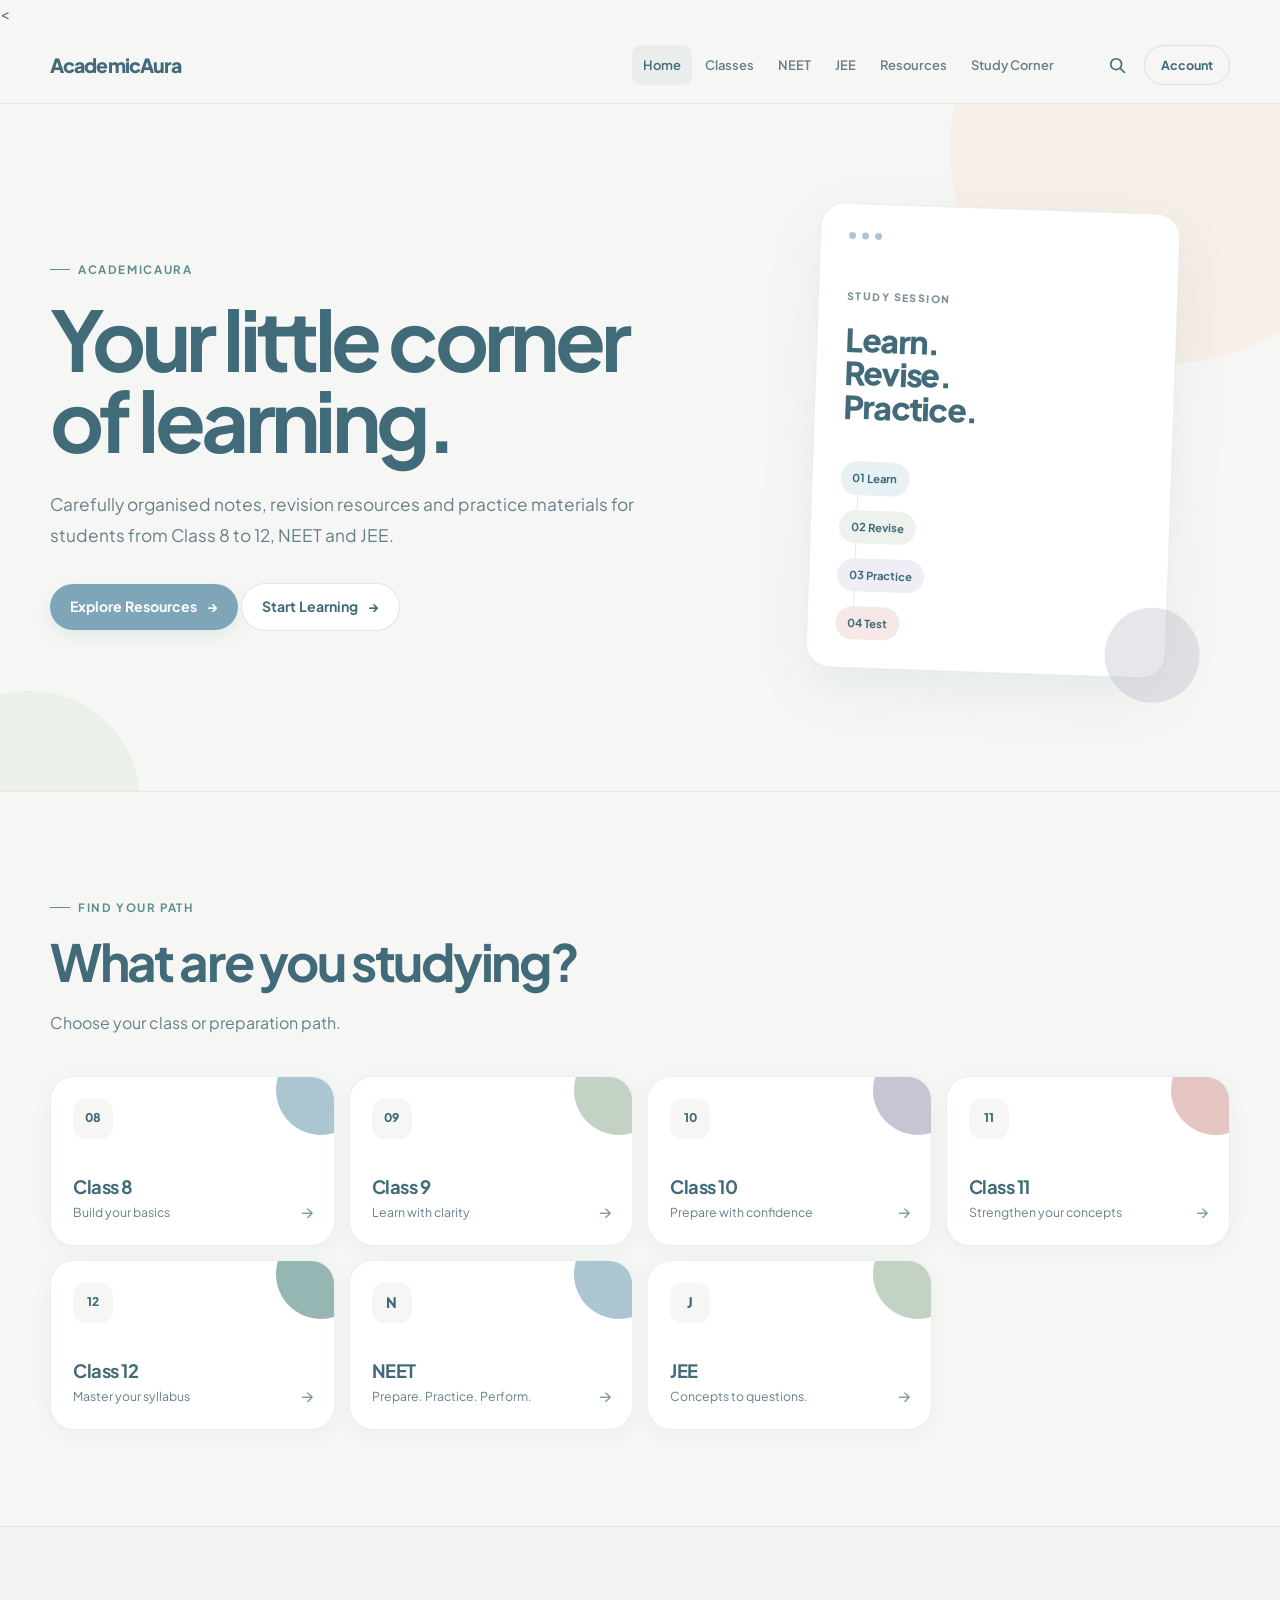
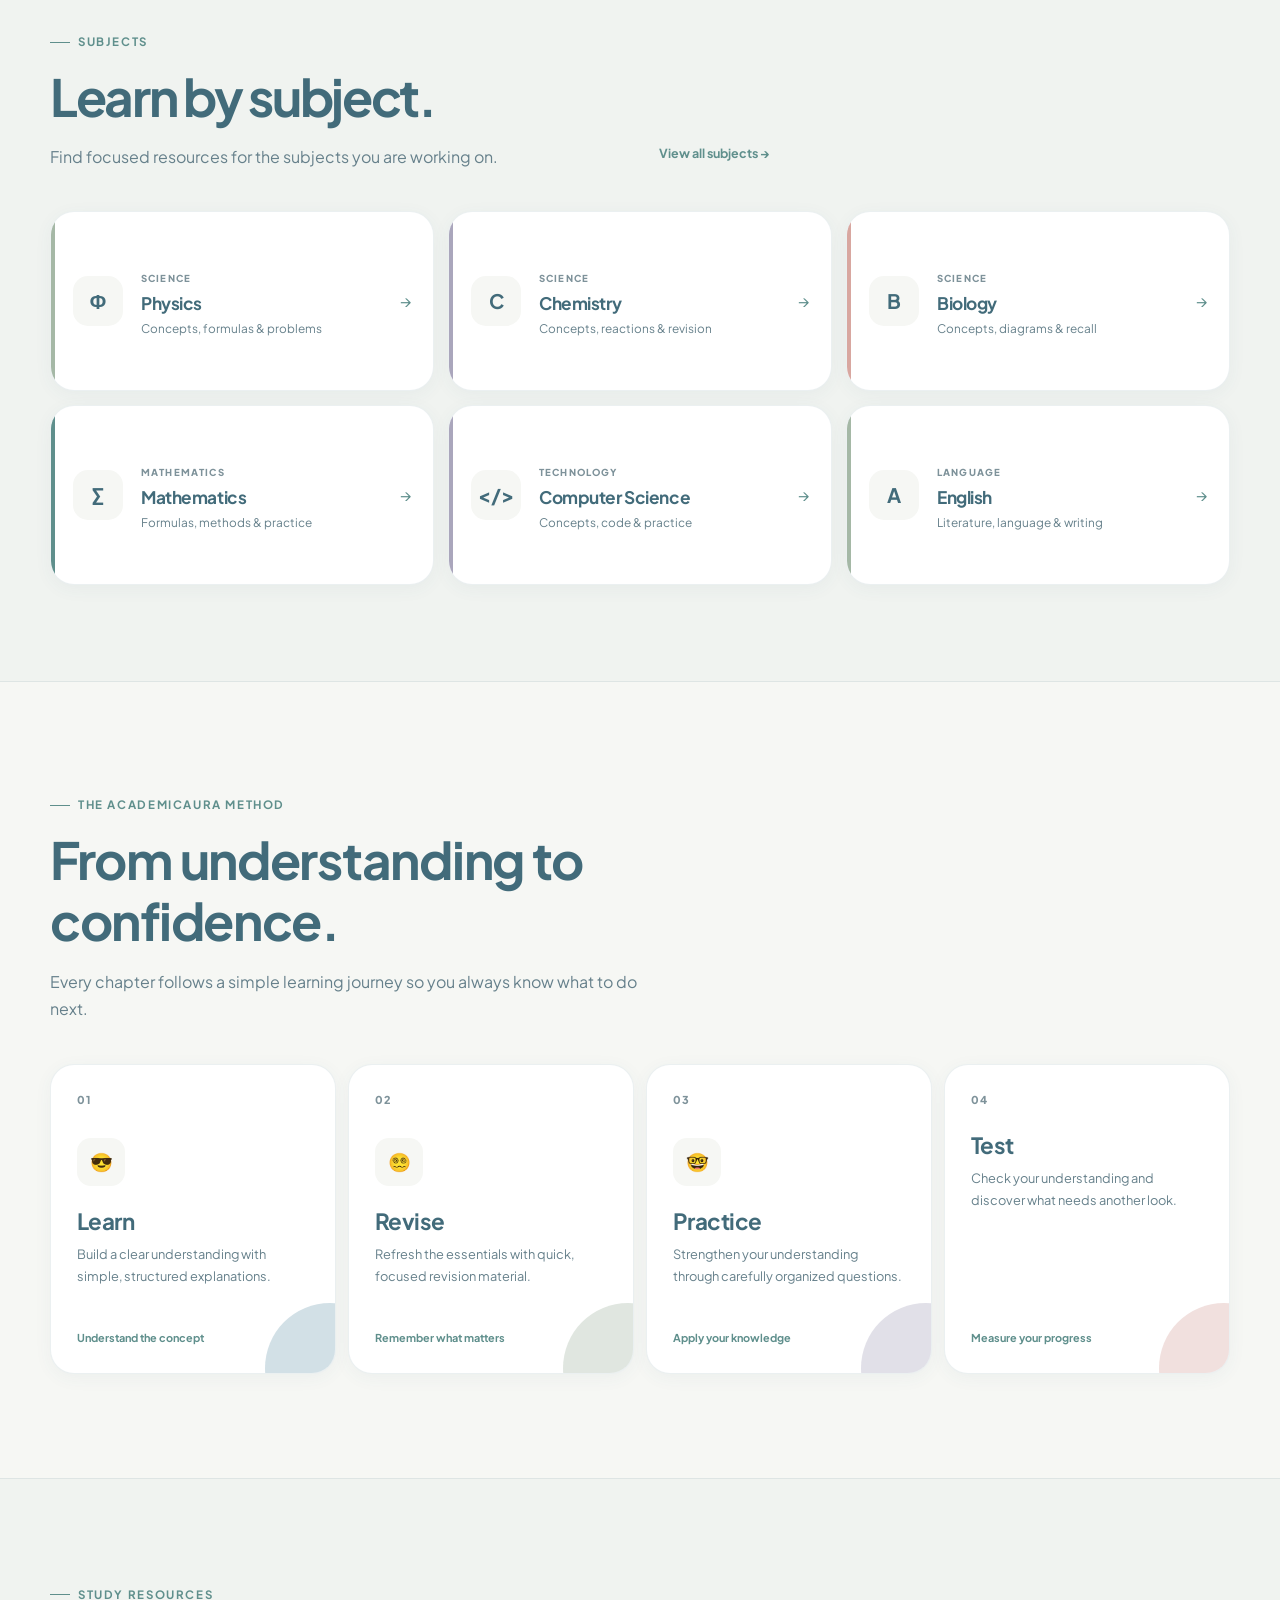
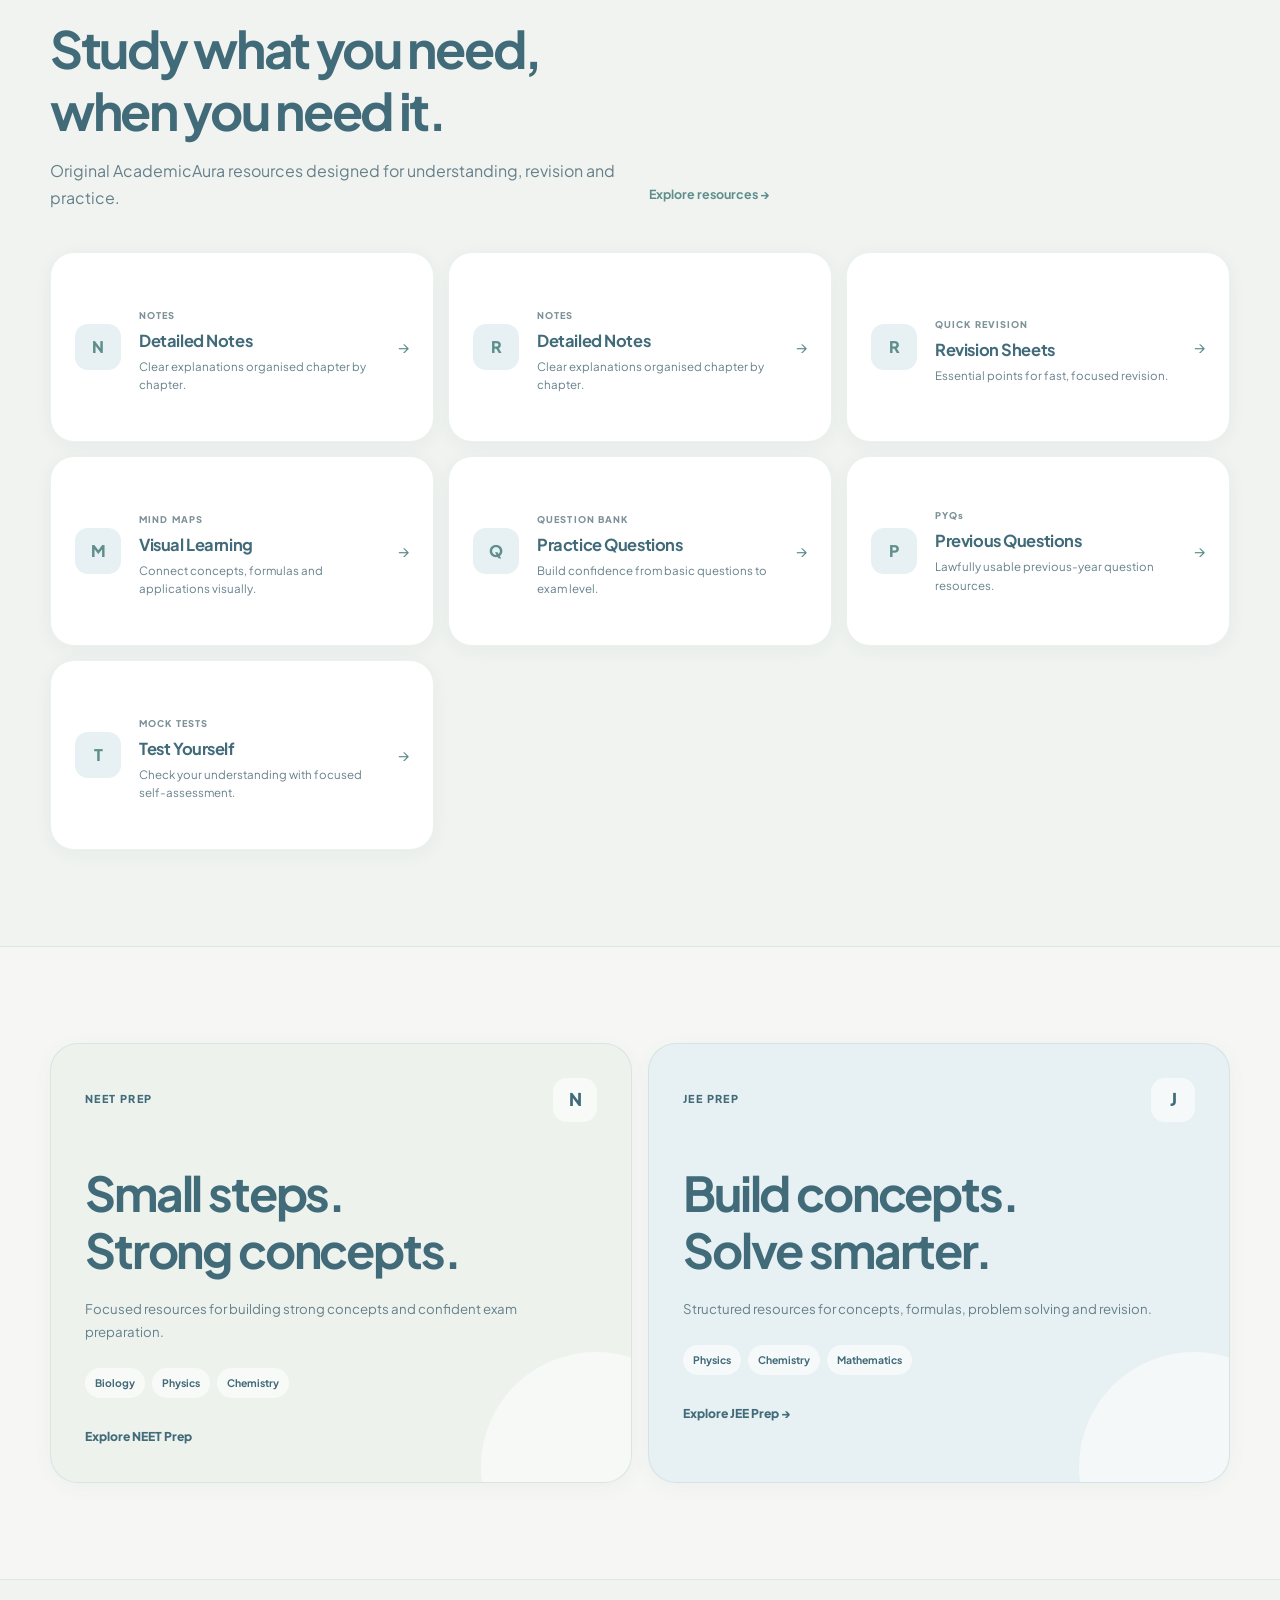
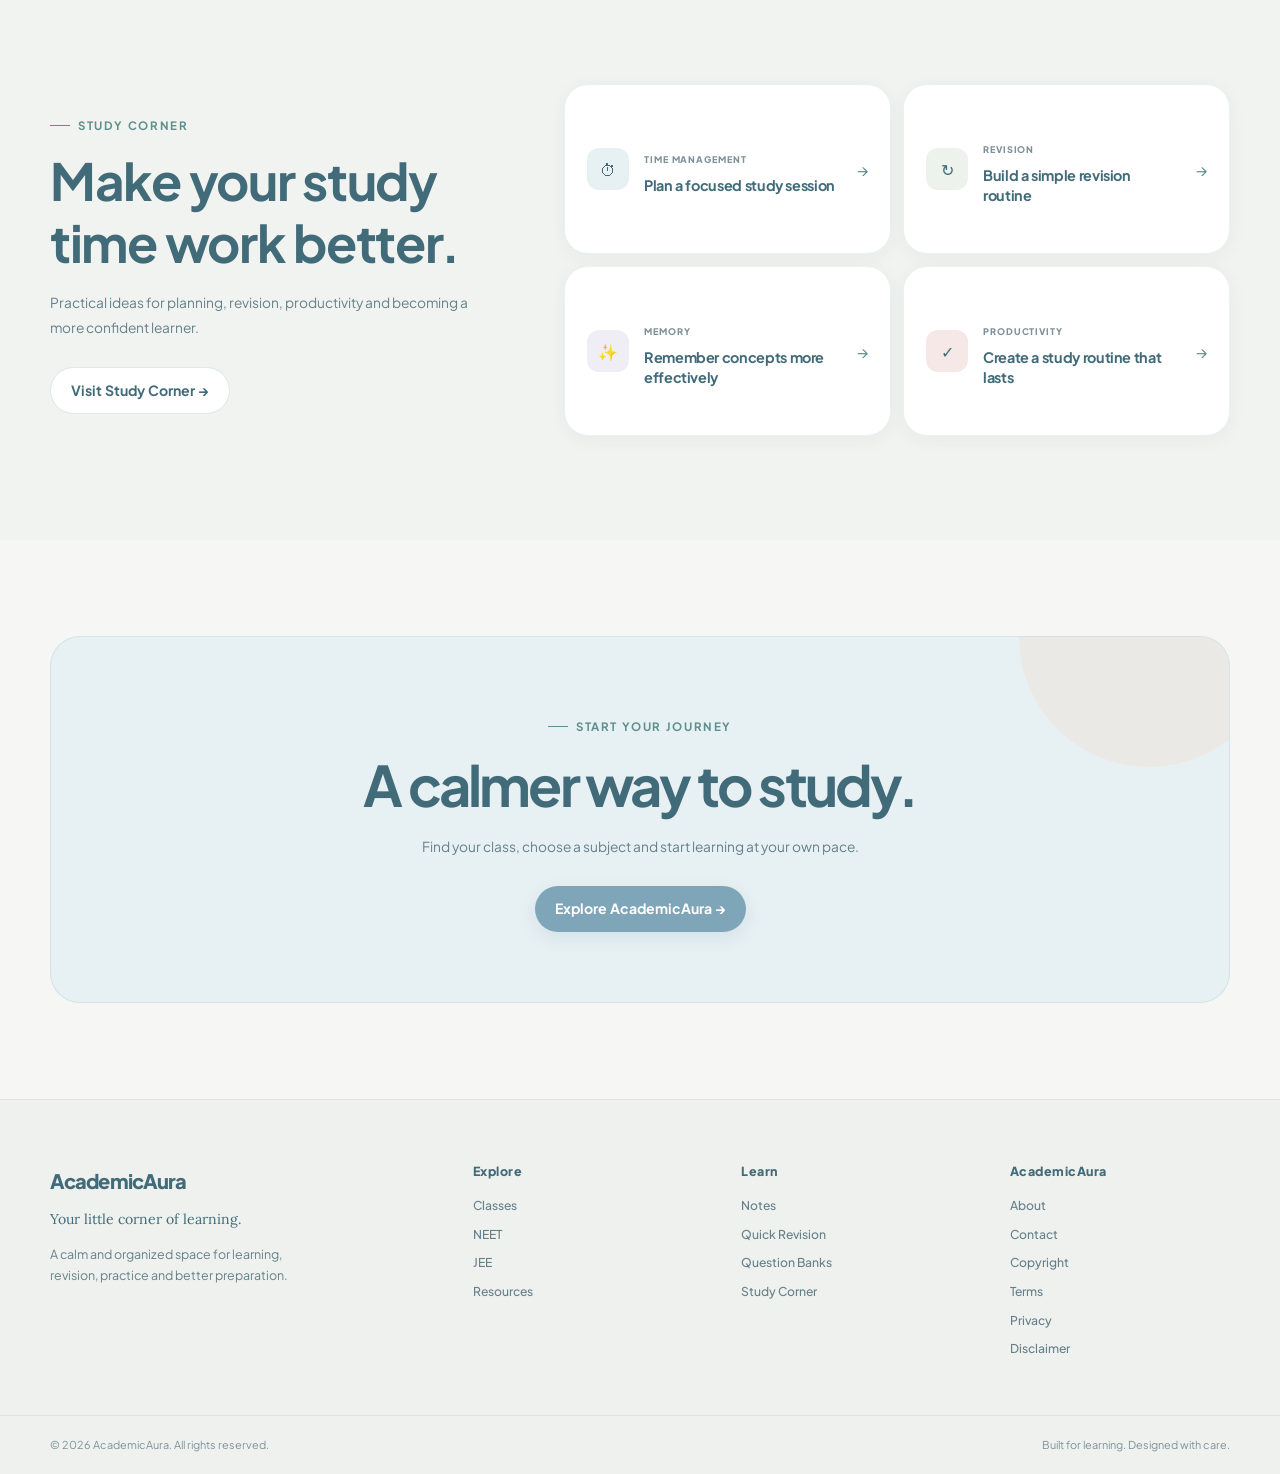
==== commit c3f4407d: "Update index.html" ====
--- a/index.html
+++ b/index.html
@@ -931,7 +931,7 @@
                     </span>
 
                     <span class="flow-icon">
-                        ↗
+                        😎
                     </span>
 
                     <h3>
@@ -959,7 +959,7 @@
                     </span>
 
                     <span class="flow-icon">
-                        ↻
+                        😵‍💫
                     </span>
 
                     <h3>
@@ -987,7 +987,7 @@
                     </span>
 
                     <span class="flow-icon">
-                        ✓
+                        🤓
                     </span>
 
                     <h3>
@@ -1012,10 +1012,7 @@
 
                     <span class="flow-number">
                         04
-                    </span>
-
-                    <span class="flow-icon">
-                        □
+                   
                     </span>
 
                     <h3>
--- a/css/style.css
+++ b/css/style.css
@@ -1449,3 +1449,1704 @@
 }
 
   }
+
+/* ================================================================
+   ACADEMICAURA
+   STEP 3 — FINAL PREMIUM HOMEPAGE
+   ================================================================ */
+
+
+/* ================================================================
+   HERO
+   ================================================================ */
+
+.home-hero {
+    position: relative;
+
+    overflow: hidden;
+
+    padding-block: 82px 96px;
+
+    border-bottom: 1px solid var(--border-light);
+}
+
+
+.hero-container {
+    position: relative;
+
+    display: grid;
+
+    grid-template-columns:
+        minmax(0, 1.15fr)
+        minmax(280px, 0.85fr);
+
+    align-items: center;
+
+    gap: 64px;
+}
+
+
+.hero-content {
+    position: relative;
+
+    z-index: 2;
+
+    max-width: 720px;
+}
+
+
+.hero-content h1 {
+    margin-top: 18px;
+
+    font-size: clamp(3rem, 6.5vw, 5.5rem);
+
+    line-height: 0.98;
+
+    letter-spacing: -0.055em;
+}
+
+
+.hero-content h1 span {
+    display: block;
+}
+
+
+.hero-description {
+    max-width: 610px;
+
+    margin-top: 28px;
+
+    color: var(--text-secondary);
+
+    font-size: clamp(0.98rem, 2vw, 1.08rem);
+
+    line-height: 1.8;
+}
+
+
+.hero-actions {
+    justify-content: flex-start;
+
+    margin-top: 32px;
+}
+
+
+.hero-actions .button {
+    gap: 10px;
+}
+
+
+/* Hero decorative shapes */
+
+.hero-decoration {
+    position: absolute;
+
+    pointer-events: none;
+
+    border-radius: 50%;
+}
+
+
+.hero-decoration-one {
+    width: 430px;
+    height: 430px;
+
+    top: -170px;
+    right: -100px;
+
+    background: var(--color-peach);
+
+    opacity: 0.25;
+}
+
+
+.hero-decoration-two {
+    width: 220px;
+    height: 220px;
+
+    bottom: -120px;
+    left: -80px;
+
+    background: var(--color-sage);
+
+    opacity: 0.12;
+}
+
+
+/* ================================================================
+   HERO STUDY CARD
+   ================================================================ */
+
+.hero-study-card {
+    position: relative;
+
+    display: flex;
+
+    justify-content: center;
+
+    padding: 22px;
+}
+
+
+.hero-paper {
+    position: relative;
+
+    width: min(100%, 360px);
+
+    min-height: 390px;
+
+    padding: 28px;
+
+    background: var(--color-card);
+
+    border: 1px solid rgba(66, 107, 122, 0.11);
+
+    border-radius: 24px;
+
+    box-shadow:
+        0 20px 55px rgba(66, 107, 122, 0.09);
+
+    transform: rotate(2deg);
+}
+
+
+.hero-paper::after {
+    content: "";
+
+    position: absolute;
+
+    width: 95px;
+    height: 95px;
+
+    right: -35px;
+    bottom: -25px;
+
+    background: var(--color-lavender);
+
+    opacity: 0.28;
+
+    border-radius: 50%;
+}
+
+
+.paper-topline {
+    display: flex;
+
+    gap: 6px;
+
+    margin-bottom: 48px;
+}
+
+
+.paper-topline span {
+    width: 7px;
+    height: 7px;
+
+    background: var(--color-primary);
+
+    border-radius: 50%;
+
+    opacity: 0.65;
+}
+
+
+.paper-heading {
+    color: var(--text-muted);
+
+    font-size: 0.65rem;
+
+    font-weight: 800;
+
+    letter-spacing: 0.14em;
+}
+
+
+.paper-title {
+    margin-top: 18px;
+
+    color: var(--text-primary);
+
+    font-size: 2rem;
+
+    font-weight: 800;
+
+    line-height: 1.05;
+
+    letter-spacing: -0.04em;
+}
+
+
+.paper-flow {
+    display: flex;
+
+    flex-direction: column;
+
+    align-items: flex-start;
+
+    margin-top: 38px;
+}
+
+
+.flow-item {
+    padding: 7px 12px;
+
+    border-radius: var(--radius-pill);
+
+    font-size: 0.7rem;
+
+    font-weight: 700;
+}
+
+
+.flow-learn {
+    background: var(--color-concept);
+}
+
+
+.flow-revise {
+    background: var(--color-definition);
+}
+
+
+.flow-practice {
+    background: var(--color-remember);
+}
+
+
+.flow-test {
+    background: var(--color-exam-tip);
+}
+
+
+.flow-line {
+    width: 1px;
+    height: 15px;
+
+    margin-left: 17px;
+
+    background: var(--border-medium);
+}
+
+
+/* ================================================================
+   STUDY PATH
+   ================================================================ */
+
+.study-path-section {
+    padding-block: 96px;
+}
+
+
+.path-grid {
+    display: grid;
+
+    grid-template-columns: repeat(4, 1fr);
+
+    gap: 14px;
+}
+
+
+.path-card {
+    position: relative;
+
+    min-height: 170px;
+
+    display: flex;
+
+    flex-direction: column;
+
+    justify-content: space-between;
+
+    padding: 22px;
+
+    overflow: hidden;
+
+    background: var(--color-card);
+
+    border: 1px solid var(--border-light);
+
+    border-radius: var(--radius-large);
+
+    box-shadow: var(--shadow-card);
+
+    transition:
+        transform var(--transition-normal),
+        box-shadow var(--transition-normal);
+}
+
+
+.path-card:hover {
+    transform: translateY(-4px);
+
+    box-shadow: var(--shadow-soft);
+}
+
+
+.path-card::before {
+    content: "";
+
+    position: absolute;
+
+    width: 90px;
+    height: 90px;
+
+    right: -32px;
+    top: -32px;
+
+    border-radius: 50%;
+
+    opacity: 0.65;
+}
+
+
+.path-blue::before {
+    background: var(--color-primary);
+}
+
+
+.path-sage::before {
+    background: var(--color-sage);
+}
+
+
+.path-lavender::before {
+    background: var(--color-lavender);
+}
+
+
+.path-rose::before {
+    background: var(--color-rose);
+}
+
+
+.path-teal::before {
+    background: var(--color-teal);
+}
+
+
+.path-number {
+    position: relative;
+    z-index: 1;
+
+    width: 40px;
+    height: 40px;
+
+    display: grid;
+    place-items: center;
+
+    background: var(--color-background);
+
+    color: var(--text-primary);
+
+    border-radius: 12px;
+
+    font-size: 0.75rem;
+
+    font-weight: 800;
+}
+
+
+.path-text-number {
+    font-size: 0.9rem;
+}
+
+
+.path-content {
+    position: relative;
+
+    z-index: 1;
+
+    margin-top: 20px;
+}
+
+
+.path-content h3 {
+    font-size: 1.15rem;
+}
+
+
+.path-content p {
+    margin-top: 4px;
+
+    color: var(--text-secondary);
+
+    font-size: 0.77rem;
+}
+
+
+.path-arrow {
+    position: absolute;
+
+    right: 20px;
+    bottom: 18px;
+
+    color: var(--text-primary);
+
+    font-size: 1.1rem;
+
+    opacity: 0.7;
+}
+
+
+/* ================================================================
+   SECTION HEADING
+   ================================================================ */
+
+.section-heading h2 {
+    letter-spacing: -0.045em;
+}
+
+
+.section-heading-row {
+    display: flex;
+
+    align-items: flex-end;
+
+    justify-content: space-between;
+
+    gap: 30px;
+}
+
+
+.section-link {
+    flex-shrink: 0;
+
+    padding-bottom: 6px;
+
+    color: var(--color-teal);
+
+    font-size: 0.78rem;
+
+    font-weight: 700;
+}
+
+
+.section-link:hover {
+    text-decoration: underline;
+}
+
+
+/* ================================================================
+   SUBJECTS
+   ================================================================ */
+
+.subjects-section {
+    padding-block: 96px;
+
+    background: #F0F3F0;
+
+    border-top: 1px solid var(--border-light);
+    border-bottom: 1px solid var(--border-light);
+}
+
+
+.subject-grid {
+    display: grid;
+
+    grid-template-columns: repeat(3, 1fr);
+
+    gap: 14px;
+
+    margin-top: 40px;
+}
+
+
+.subject-card {
+    position: relative;
+
+    min-height: 180px;
+
+    display: grid;
+
+    grid-template-columns: auto 1fr auto;
+
+    align-items: center;
+
+    gap: 18px;
+
+    padding: 22px;
+
+    background: var(--color-card);
+
+    border: 1px solid var(--border-light);
+
+    border-radius: var(--radius-large);
+
+    box-shadow: var(--shadow-card);
+
+    overflow: hidden;
+
+    transition:
+        transform var(--transition-normal),
+        box-shadow var(--transition-normal);
+}
+
+
+.subject-card::before {
+    content: "";
+
+    position: absolute;
+
+    left: 0;
+    top: 0;
+    bottom: 0;
+
+    width: 4px;
+}
+
+
+.subject-card:hover {
+    transform: translateY(-3px);
+
+    box-shadow: var(--shadow-soft);
+}
+
+
+.subject-physics::before {
+    background: var(--color-sage);
+}
+
+
+.subject-chemistry::before {
+    background: var(--color-lavender);
+}
+
+
+.subject-biology::before {
+    background: var(--color-rose);
+}
+
+
+.subject-mathematics::before {
+    background: var(--color-teal);
+}
+
+
+.subject-computer::before {
+    background: var(--color-lavender);
+}
+
+
+.subject-english::before {
+    background: var(--color-sage);
+}
+
+
+.subject-icon {
+    width: 50px;
+    height: 50px;
+
+    display: grid;
+    place-items: center;
+
+    flex-shrink: 0;
+
+    background: var(--color-background);
+
+    color: var(--text-primary);
+
+    border-radius: 15px;
+
+    font-size: 1.25rem;
+
+    font-weight: 700;
+}
+
+
+.subject-label {
+    color: var(--text-muted);
+
+    font-size: 0.6rem;
+
+    font-weight: 800;
+
+    letter-spacing: 0.12em;
+}
+
+
+.subject-card h3 {
+    margin-top: 4px;
+
+    font-size: 1.08rem;
+}
+
+
+.subject-card p {
+    margin-top: 5px;
+
+    color: var(--text-secondary);
+
+    font-size: 0.74rem;
+}
+
+
+.subject-arrow {
+    color: var(--color-teal);
+
+    font-size: 1rem;
+}
+
+
+/* ================================================================
+   LEARNING FLOW
+   ================================================================ */
+
+.learning-flow-section {
+    padding-block: 104px;
+}
+
+
+.learning-flow-intro {
+    max-width: 660px;
+
+    margin-bottom: 42px;
+}
+
+
+.learning-flow-intro h2 {
+    margin-top: 14px;
+}
+
+
+.learning-flow-intro p {
+    margin-top: 16px;
+
+    color: var(--text-secondary);
+
+    max-width: 590px;
+}
+
+
+.learning-flow {
+    display: grid;
+
+    grid-template-columns: repeat(4, 1fr);
+
+    gap: 12px;
+}
+
+
+.flow-card {
+    position: relative;
+
+    min-height: 310px;
+
+    display: flex;
+
+    flex-direction: column;
+
+    padding: 26px;
+
+    background: var(--color-card);
+
+    border: 1px solid var(--border-light);
+
+    border-radius: var(--radius-large);
+
+    box-shadow: var(--shadow-card);
+
+    overflow: hidden;
+}
+
+
+.flow-card::before {
+    content: "";
+
+    position: absolute;
+
+    width: 130px;
+    height: 130px;
+
+    right: -60px;
+    bottom: -60px;
+
+    border-radius: 50%;
+
+    opacity: 0.35;
+}
+
+
+.flow-card-learn::before {
+    background: var(--color-primary);
+}
+
+
+.flow-card-revise::before {
+    background: var(--color-sage);
+}
+
+
+.flow-card-practice::before {
+    background: var(--color-lavender);
+}
+
+
+.flow-card-test::before {
+    background: var(--color-rose);
+}
+
+
+.flow-number {
+    color: var(--text-muted);
+
+    font-size: 0.68rem;
+
+    font-weight: 800;
+
+    letter-spacing: 0.1em;
+}
+
+
+.flow-icon {
+    width: 48px;
+    height: 48px;
+
+    display: grid;
+    place-items: center;
+
+    margin-top: 28px;
+
+    background: var(--color-background);
+
+    border-radius: 14px;
+
+    color: var(--text-primary);
+
+    font-size: 1.15rem;
+
+    font-weight: 700;
+}
+
+
+.flow-card h3 {
+    margin-top: 22px;
+
+    font-size: 1.4rem;
+}
+
+
+.flow-card p {
+    margin-top: 10px;
+
+    color: var(--text-secondary);
+
+    font-size: 0.8rem;
+
+    line-height: 1.7;
+}
+
+
+.flow-label {
+    margin-top: auto;
+    padding-top: 22px;
+
+    color: var(--color-teal);
+
+    font-size: 0.68rem;
+
+    font-weight: 700;
+}
+
+
+/* ================================================================
+   FEATURED RESOURCES
+   ================================================================ */
+
+.featured-section {
+    padding-block: 96px;
+
+    background: #F0F3F0;
+
+    border-top: 1px solid var(--border-light);
+    border-bottom: 1px solid var(--border-light);
+}
+
+
+.resource-grid {
+    display: grid;
+
+    grid-template-columns: repeat(3, 1fr);
+
+    gap: 14px;
+
+    margin-top: 40px;
+}
+
+
+.resource-card {
+    position: relative;
+
+    min-height: 190px;
+
+    display: grid;
+
+    grid-template-columns: auto 1fr auto;
+
+    align-items: center;
+
+    gap: 18px;
+
+    padding: 24px;
+
+    background: var(--color-card);
+
+    border: 1px solid var(--border-light);
+
+    border-radius: var(--radius-large);
+
+    box-shadow: var(--shadow-card);
+
+    transition:
+        transform var(--transition-normal),
+        box-shadow var(--transition-normal);
+}
+
+
+.resource-card:hover {
+    transform: translateY(-3px);
+
+    box-shadow: var(--shadow-soft);
+}
+
+
+.resource-symbol {
+    width: 46px;
+    height: 46px;
+
+    display: grid;
+    place-items: center;
+
+    background: var(--color-concept);
+
+    color: var(--color-teal);
+
+    border-radius: 13px;
+
+    font-weight: 800;
+}
+
+
+.resource-type {
+    color: var(--text-muted);
+
+    font-size: 0.58rem;
+
+    font-weight: 800;
+
+    letter-spacing: 0.12em;
+}
+
+
+.resource-card h3 {
+    margin-top: 5px;
+
+    font-size: 1.03rem;
+}
+
+
+.resource-card p {
+    margin-top: 7px;
+
+    color: var(--text-secondary);
+
+    font-size: 0.72rem;
+
+    line-height: 1.6;
+}
+
+
+.resource-arrow {
+    color: var(--color-teal);
+
+    font-size: 1rem;
+}
+
+
+/* ================================================================
+   NEET + JEE
+   ================================================================ */
+
+.exam-prep-section {
+    padding-block: 96px;
+}
+
+
+.exam-grid {
+    display: grid;
+
+    grid-template-columns: repeat(2, 1fr);
+
+    gap: 16px;
+}
+
+
+.exam-card {
+    position: relative;
+
+    min-height: 390px;
+
+    padding: 34px;
+
+    overflow: hidden;
+
+    border-radius: 28px;
+
+    border: 1px solid var(--border-light);
+
+    box-shadow: var(--shadow-card);
+}
+
+
+.exam-neet {
+    background: #EDF2ED;
+}
+
+
+.exam-jee {
+    background: #E7F0F3;
+}
+
+
+.exam-card::after {
+    content: "";
+
+    position: absolute;
+
+    width: 230px;
+    height: 230px;
+
+    right: -80px;
+    bottom: -100px;
+
+    border-radius: 50%;
+
+    background: rgba(255, 255, 255, 0.55);
+}
+
+
+.exam-card-top {
+    position: relative;
+
+    z-index: 1;
+
+    display: flex;
+
+    align-items: center;
+
+    justify-content: space-between;
+}
+
+
+.exam-kicker {
+    color: var(--text-primary);
+
+    font-size: 0.68rem;
+
+    font-weight: 800;
+
+    letter-spacing: 0.13em;
+}
+
+
+.exam-mark {
+    width: 44px;
+    height: 44px;
+
+    display: grid;
+    place-items: center;
+
+    background: rgba(255, 255, 255, 0.62);
+
+    border-radius: 14px;
+
+    color: var(--text-primary);
+
+    font-size: 1.1rem;
+
+    font-weight: 800;
+}
+
+
+.exam-card h2 {
+    position: relative;
+
+    z-index: 1;
+
+    margin-top: 42px;
+
+    font-size: clamp(1.9rem, 4vw, 3rem);
+
+    letter-spacing: -0.045em;
+}
+
+
+.exam-card > p {
+    position: relative;
+
+    z-index: 1;
+
+    max-width: 480px;
+
+    margin-top: 18px;
+
+    color: var(--text-secondary);
+
+    font-size: 0.83rem;
+
+    line-height: 1.75;
+}
+
+
+.exam-subjects {
+    position: relative;
+
+    z-index: 1;
+
+    display: flex;
+
+    flex-wrap: wrap;
+
+    gap: 7px;
+
+    margin-top: 25px;
+}
+
+
+.exam-subjects span {
+    padding: 6px 10px;
+
+    background: rgba(255, 255, 255, 0.65);
+
+    color: var(--text-primary);
+
+    border-radius: var(--radius-pill);
+
+    font-size: 0.65rem;
+
+    font-weight: 700;
+}
+
+
+.exam-link {
+    position: relative;
+
+    z-index: 1;
+
+    display: inline-flex;
+
+    margin-top: 28px;
+
+    color: var(--text-primary);
+
+    font-size: 0.76rem;
+
+    font-weight: 800;
+}
+
+
+.exam-link:hover {
+    text-decoration: underline;
+}
+
+
+/* ================================================================
+   STUDY CORNER
+   ================================================================ */
+
+.study-corner-section {
+    padding-block: 104px;
+
+    background: #F0F3F0;
+
+    border-top: 1px solid var(--border-light);
+}
+
+
+.study-corner-layout {
+    display: grid;
+
+    grid-template-columns: 0.8fr 1.2fr;
+
+    align-items: center;
+
+    gap: 70px;
+}
+
+
+.study-corner-intro {
+    max-width: 430px;
+}
+
+
+.study-corner-intro h2 {
+    margin-top: 15px;
+}
+
+
+.study-corner-intro p {
+    margin-top: 18px;
+
+    color: var(--text-secondary);
+
+    font-size: 0.86rem;
+
+    line-height: 1.8;
+}
+
+
+.study-corner-intro .button {
+    margin-top: 26px;
+}
+
+
+.study-tip-grid {
+    display: grid;
+
+    grid-template-columns: repeat(2, 1fr);
+
+    gap: 12px;
+}
+
+
+.tip-card {
+    min-height: 170px;
+
+    display: grid;
+
+    grid-template-columns: auto 1fr auto;
+
+    align-items: center;
+
+    gap: 15px;
+
+    padding: 22px;
+
+    background: var(--color-card);
+
+    border: 1px solid var(--border-light);
+
+    border-radius: var(--radius-large);
+
+    box-shadow: var(--shadow-card);
+
+    transition:
+        transform var(--transition-normal),
+        box-shadow var(--transition-normal);
+}
+
+
+.tip-card:hover {
+    transform: translateY(-3px);
+
+    box-shadow: var(--shadow-soft);
+}
+
+
+.tip-icon {
+    width: 42px;
+    height: 42px;
+
+    display: grid;
+    place-items: center;
+
+    border-radius: 12px;
+
+    color: var(--text-primary);
+
+    font-size: 1rem;
+}
+
+
+.tip-blue .tip-icon {
+    background: var(--color-concept);
+}
+
+
+.tip-sage .tip-icon {
+    background: var(--color-definition);
+}
+
+
+.tip-lavender .tip-icon {
+    background: var(--color-remember);
+}
+
+
+.tip-rose .tip-icon {
+    background: var(--color-exam-tip);
+}
+
+
+.tip-card span:not(.tip-icon):not(.tip-arrow) {
+    color: var(--text-muted);
+
+    font-size: 0.57rem;
+
+    font-weight: 800;
+
+    letter-spacing: 0.1em;
+}
+
+
+.tip-card h3 {
+    margin-top: 5px;
+
+    font-size: 0.9rem;
+
+    line-height: 1.4;
+}
+
+
+.tip-arrow {
+    color: var(--color-teal);
+}
+
+
+/* ================================================================
+   FINAL CTA
+   ================================================================ */
+
+.final-cta-section {
+    padding-block: 96px;
+}
+
+
+.final-cta {
+    position: relative;
+
+    overflow: hidden;
+
+    padding: 70px 30px;
+
+    text-align: center;
+
+    background: #E7F0F3;
+
+    border: 1px solid var(--border-light);
+
+    border-radius: 30px;
+}
+
+
+.final-cta-decoration {
+    position: absolute;
+
+    width: 260px;
+    height: 260px;
+
+    top: -130px;
+    right: -50px;
+
+    background: var(--color-peach);
+
+    opacity: 0.28;
+
+    border-radius: 50%;
+}
+
+
+.final-cta .eyebrow,
+.final-cta h2,
+.final-cta p,
+.final-cta .button {
+    position: relative;
+
+    z-index: 1;
+}
+
+
+.final-cta h2 {
+    margin-top: 15px;
+
+    font-size: clamp(2rem, 5vw, 3.5rem);
+
+    letter-spacing: -0.05em;
+}
+
+
+.final-cta p {
+    max-width: 520px;
+
+    margin: 16px auto 0;
+
+    color: var(--text-secondary);
+
+    font-size: 0.86rem;
+}
+
+
+.final-cta .button {
+    margin-top: 28px;
+}
+
+
+/* ================================================================
+   TABLET
+   ================================================================ */
+
+@media (max-width: 1024px) {
+
+    .hero-container {
+        gap: 35px;
+    }
+
+
+    .hero-content h1 {
+        font-size: clamp(2.8rem, 6vw, 4.3rem);
+    }
+
+
+    .path-grid {
+        grid-template-columns: repeat(3, 1fr);
+    }
+
+
+    .subject-grid {
+        grid-template-columns: repeat(2, 1fr);
+    }
+
+
+    .learning-flow {
+        grid-template-columns: repeat(2, 1fr);
+    }
+
+
+    .resource-grid {
+        grid-template-columns: repeat(2, 1fr);
+    }
+
+
+    .study-corner-layout {
+        gap: 40px;
+    }
+
+}
+
+
+/* ================================================================
+   MOBILE
+   ================================================================ */
+
+@media (max-width: 760px) {
+
+    /* ------------------------------------------------------------
+       Hero
+       ------------------------------------------------------------ */
+
+    .home-hero {
+        padding-block: 64px 70px;
+    }
+
+
+    .hero-container {
+        grid-template-columns: 1fr;
+
+        gap: 55px;
+
+        text-align: center;
+    }
+
+
+    .hero-content {
+        max-width: 100%;
+    }
+
+
+    .hero-content h1 {
+        margin-top: 16px;
+
+        font-size: clamp(2.65rem, 13vw, 4rem);
+
+        line-height: 1.01;
+    }
+
+
+    .hero-description {
+        margin-inline: auto;
+
+        font-size: 0.9rem;
+
+        line-height: 1.75;
+    }
+
+
+    .hero-actions {
+        width: min(100%, 350px);
+
+        margin-inline: auto;
+
+        align-items: stretch;
+    }
+
+
+    .hero-study-card {
+        padding: 8px;
+    }
+
+
+    .hero-paper {
+        min-height: 350px;
+
+        transform: rotate(1deg);
+    }
+
+
+    /* ------------------------------------------------------------
+       Sections
+       ------------------------------------------------------------ */
+
+    .study-path-section,
+    .subjects-section,
+    .featured-section {
+        padding-block: 72px;
+    }
+
+
+    .learning-flow-section,
+    .exam-prep-section,
+    .study-corner-section {
+        padding-block: 78px;
+    }
+
+
+    .section-heading-row {
+        display: block;
+    }
+
+
+    .section-link {
+        display: inline-flex;
+
+        margin-top: 18px;
+    }
+
+
+    /* ------------------------------------------------------------
+       Study Path
+       ------------------------------------------------------------ */
+
+    .path-grid {
+        grid-template-columns: repeat(2, 1fr);
+
+        gap: 10px;
+
+        margin-top: 32px;
+}
+
+.path-card {
+    min-height: 155px;
+
+    padding: 18px;
+}
+
+.path-content {
+    margin-top: 15px;
+}
+
+.path-content h3 {
+    font-size: 1rem;
+}
+
+.path-content p {
+    font-size: 0.68rem;
+}
+
+/*
+--------------------------------------------------
+                    Subjects
+--------------------------------------------------
+*/
+
+.subject-grid {
+    grid-template-columns: 1fr;
+
+    gap: 10px;
+
+    margin-top: 30px;
+}
+
+.subject-card {
+    min-height: 125px;
+
+    padding: 18px;
+}
+
+/*
+--------------------------------------------------
+                  Learning Flow
+--------------------------------------------------
+*/
+
+.learning-flow {
+    grid-template-columns: 1fr;
+
+    gap: 10px;
+}
+
+.flow-card {
+    min-height: 270px;
+
+    padding: 24px;
+}
+
+/*
+--------------------------------------------------
+                    Resources
+--------------------------------------------------
+*/
+
+.resource-grid {
+    grid-template-columns: 1fr;
+
+    gap: 10px;
+
+    margin-top: 30px;
+}
+
+.resource-card {
+    min-height: 150px;
+
+    padding: 19px;
+}
+
+/*
+--------------------------------------------------
+                   NEET / JEE
+--------------------------------------------------
+*/
+
+.exam-grid {
+    grid-template-columns: 1fr;
+
+    gap: 12px;
+}
+
+.exam-card {
+    min-height: 360px;
+
+    padding: 27px;
+}
+
+.exam-card h2 {
+    margin-top: 35px;
+
+    font-size: 2rem;
+}
+
+/*
+--------------------------------------------------
+                   Study Corner
+--------------------------------------------------
+*/
+
+.study-corner-layout {
+    grid-template-columns: 1fr;
+
+    gap: 36px;
+}
+
+.study-corner-intro {
+    max-width: 100%;
+}
+
+.study-tip-grid {
+    grid-template-columns: 1fr;
+}
+
+.tip-card {
+    min-height: 130px;
+}
+
+/*
+--------------------------------------------------
+                    Final CTA
+--------------------------------------------------
+*/
+
+.final-cta-section {
+    padding-block: 70px;
+}
+
+.final-cta {
+    padding: 55px 22px;
+}
+
+}
+
+/*
+==================================================
+==================================================
+                  SMALL MOBILE
+==================================================
+==================================================
+*/
+
+@media (max-width: 420px) {
+
+    .home-hero {
+        padding-top: 54px;
+    }
+
+    .hero-content h1 {
+        font-size: 2.55rem;
+    }
+
+    .hero-description {
+        font-size: 0.86rem;
+    }
+
+    .path-grid {
+        gap: 8px;
+    }
+
+    .path-card {
+        min-height: 145px;
+
+        padding: 15px;
+    }
+
+    .path-number {
+        width: 36px;
+        height: 36px;
+
+        border-radius: 10px;
+    }
+
+    .path-content h3 {
+        font-size: 0.92rem;
+    }
+
+    .path-content p {
+        font-size: 0.64rem;
+    }
+
+    .subject-card {
+        grid-template-columns: auto 1fr auto;
+
+        gap: 12px;
+    }
+
+    .subject-icon {
+        width: 44px;
+        height: 44px;
+
+        border-radius: 12px;
+    }
+
+    .subject-card h3 {
+        font-size: 1rem;
+    }
+
+    .subject-card p {
+        font-size: 0.68rem;
+    }
+
+    .final-cta h2 {
+        font-size: 2rem;
+    }
+
+}
+
+
+
+    
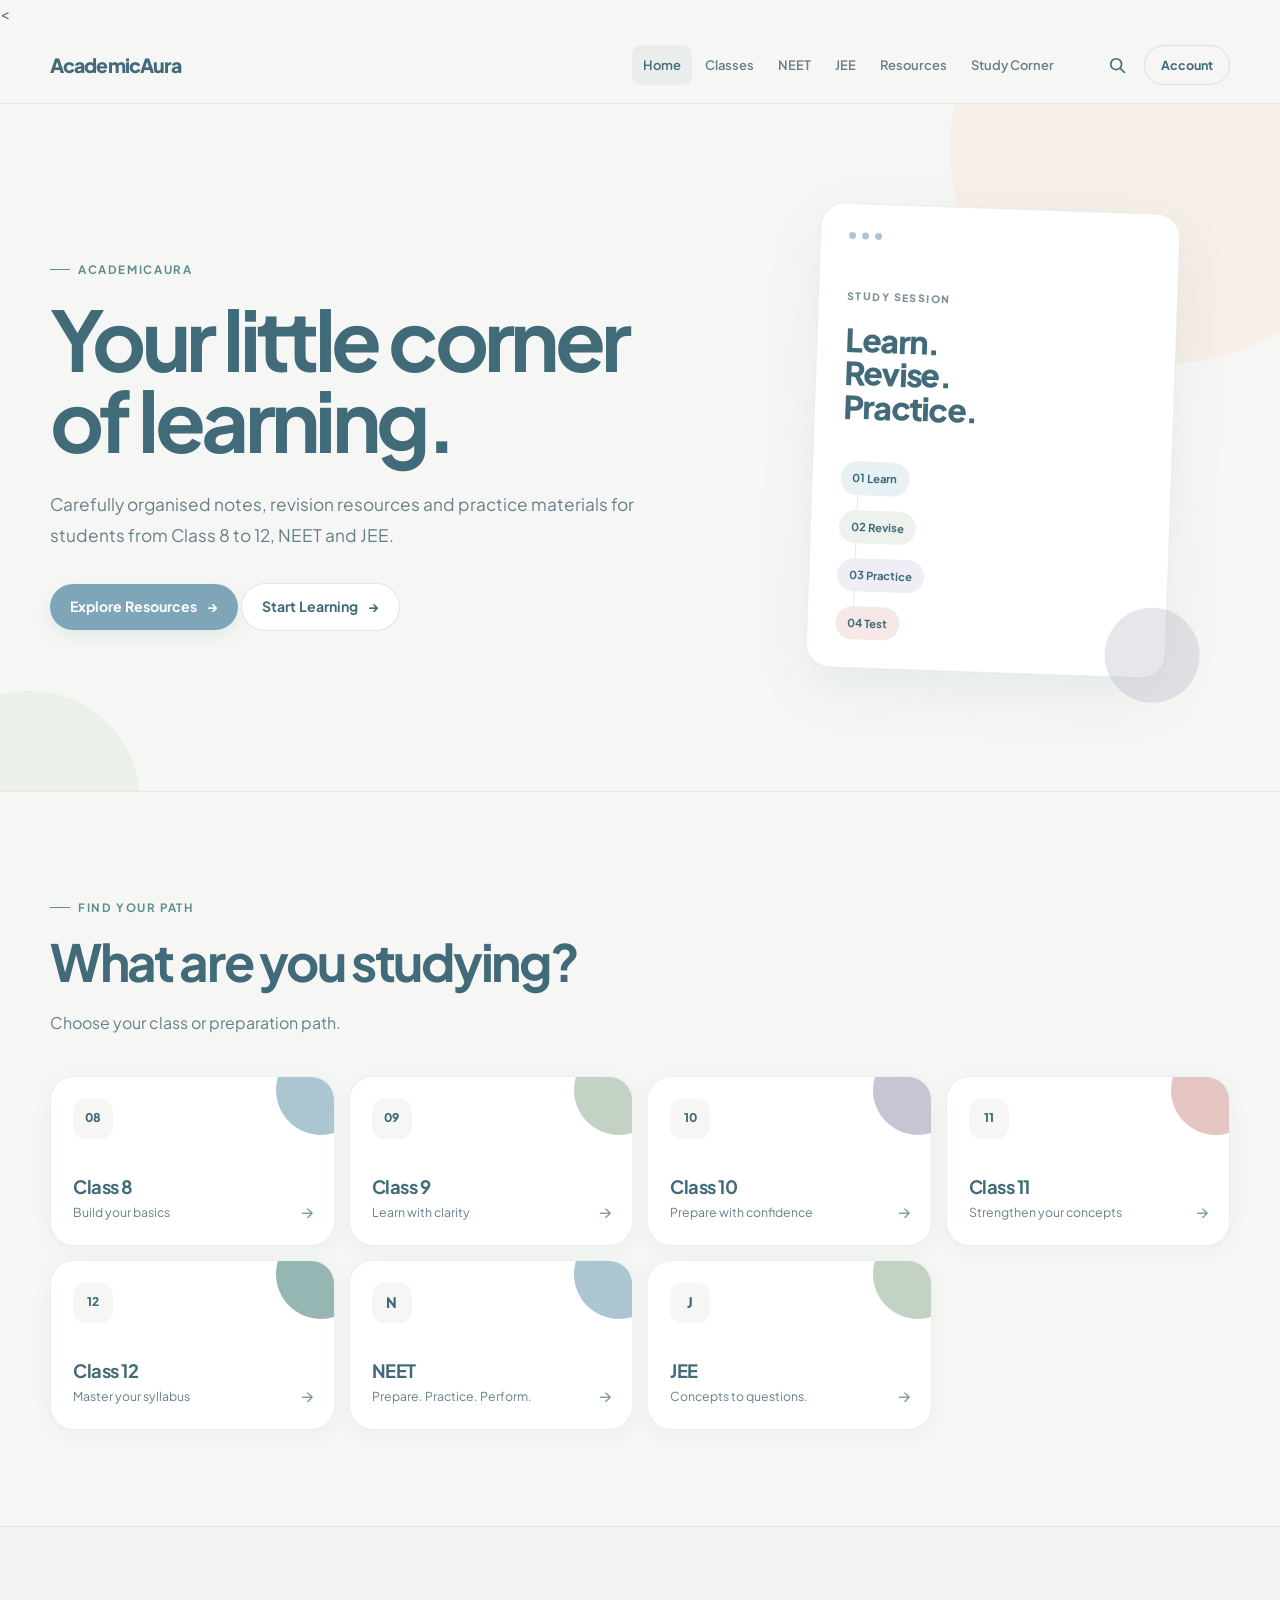
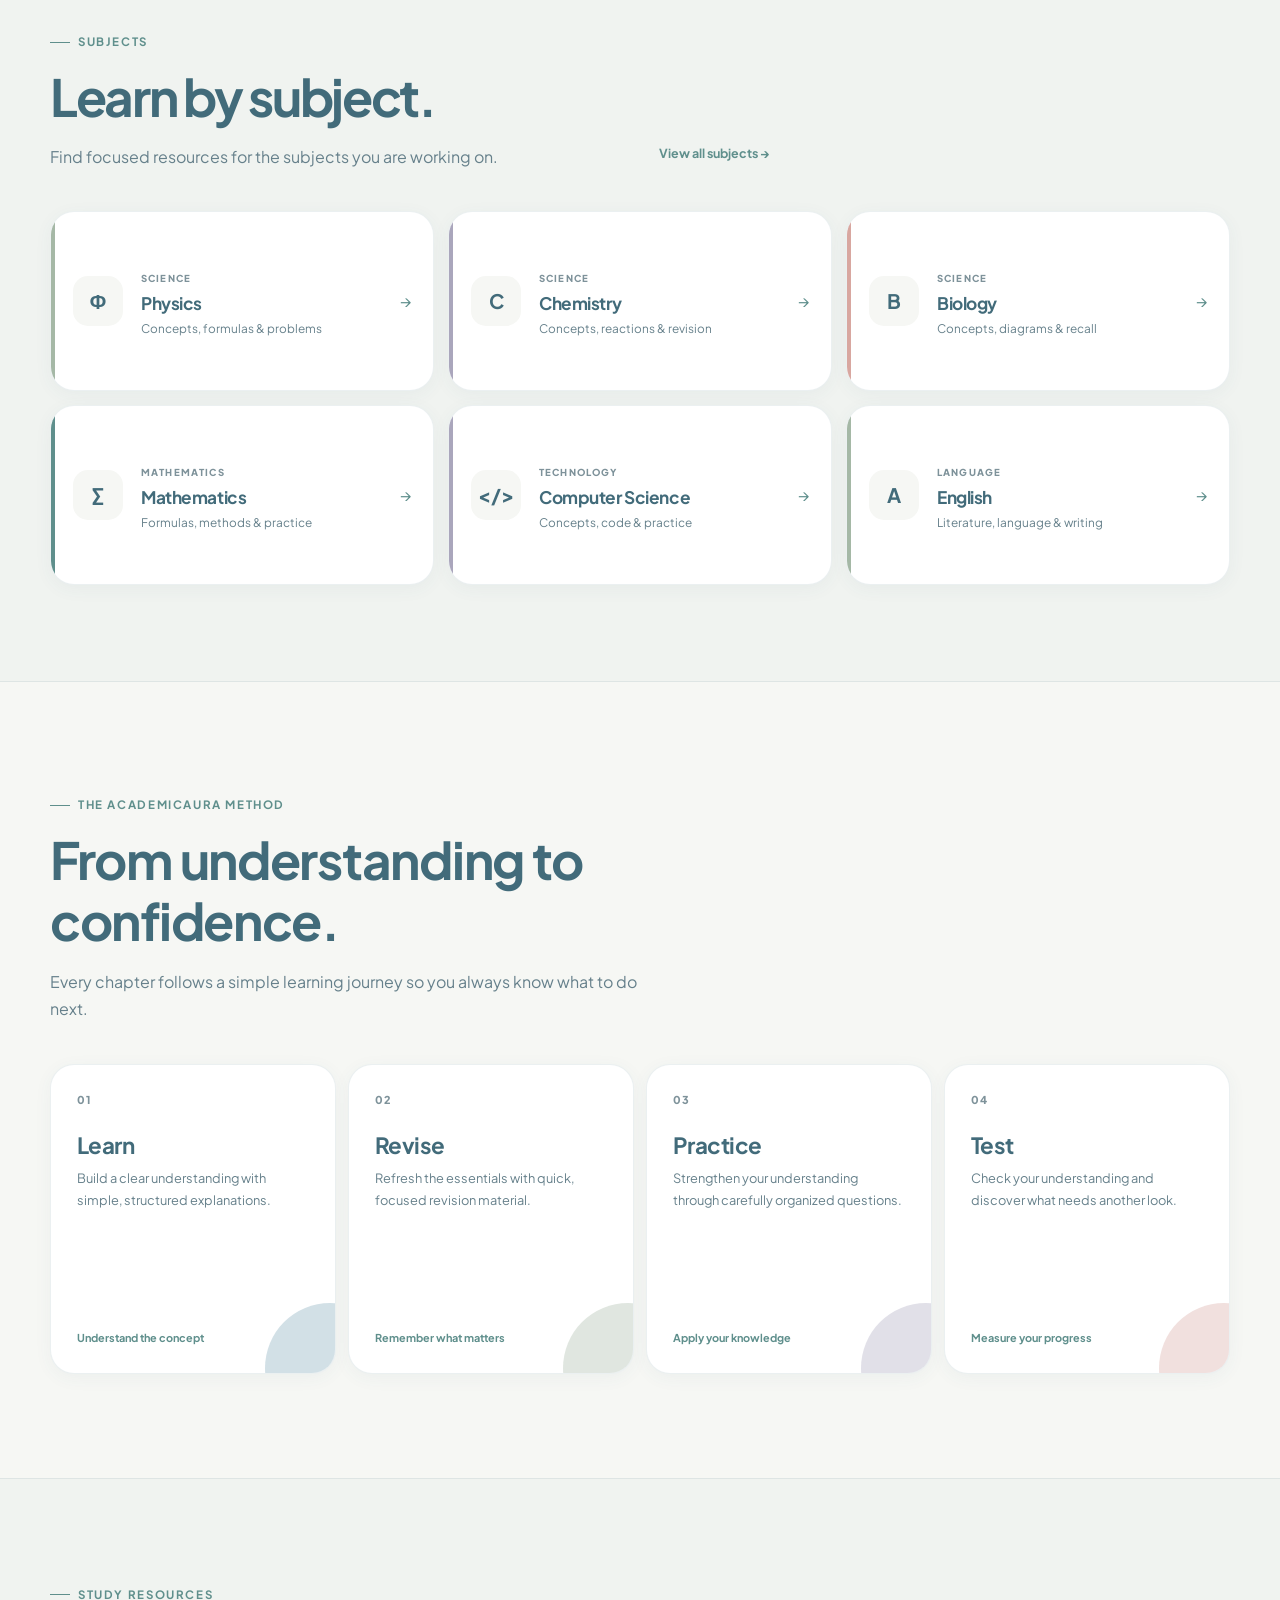
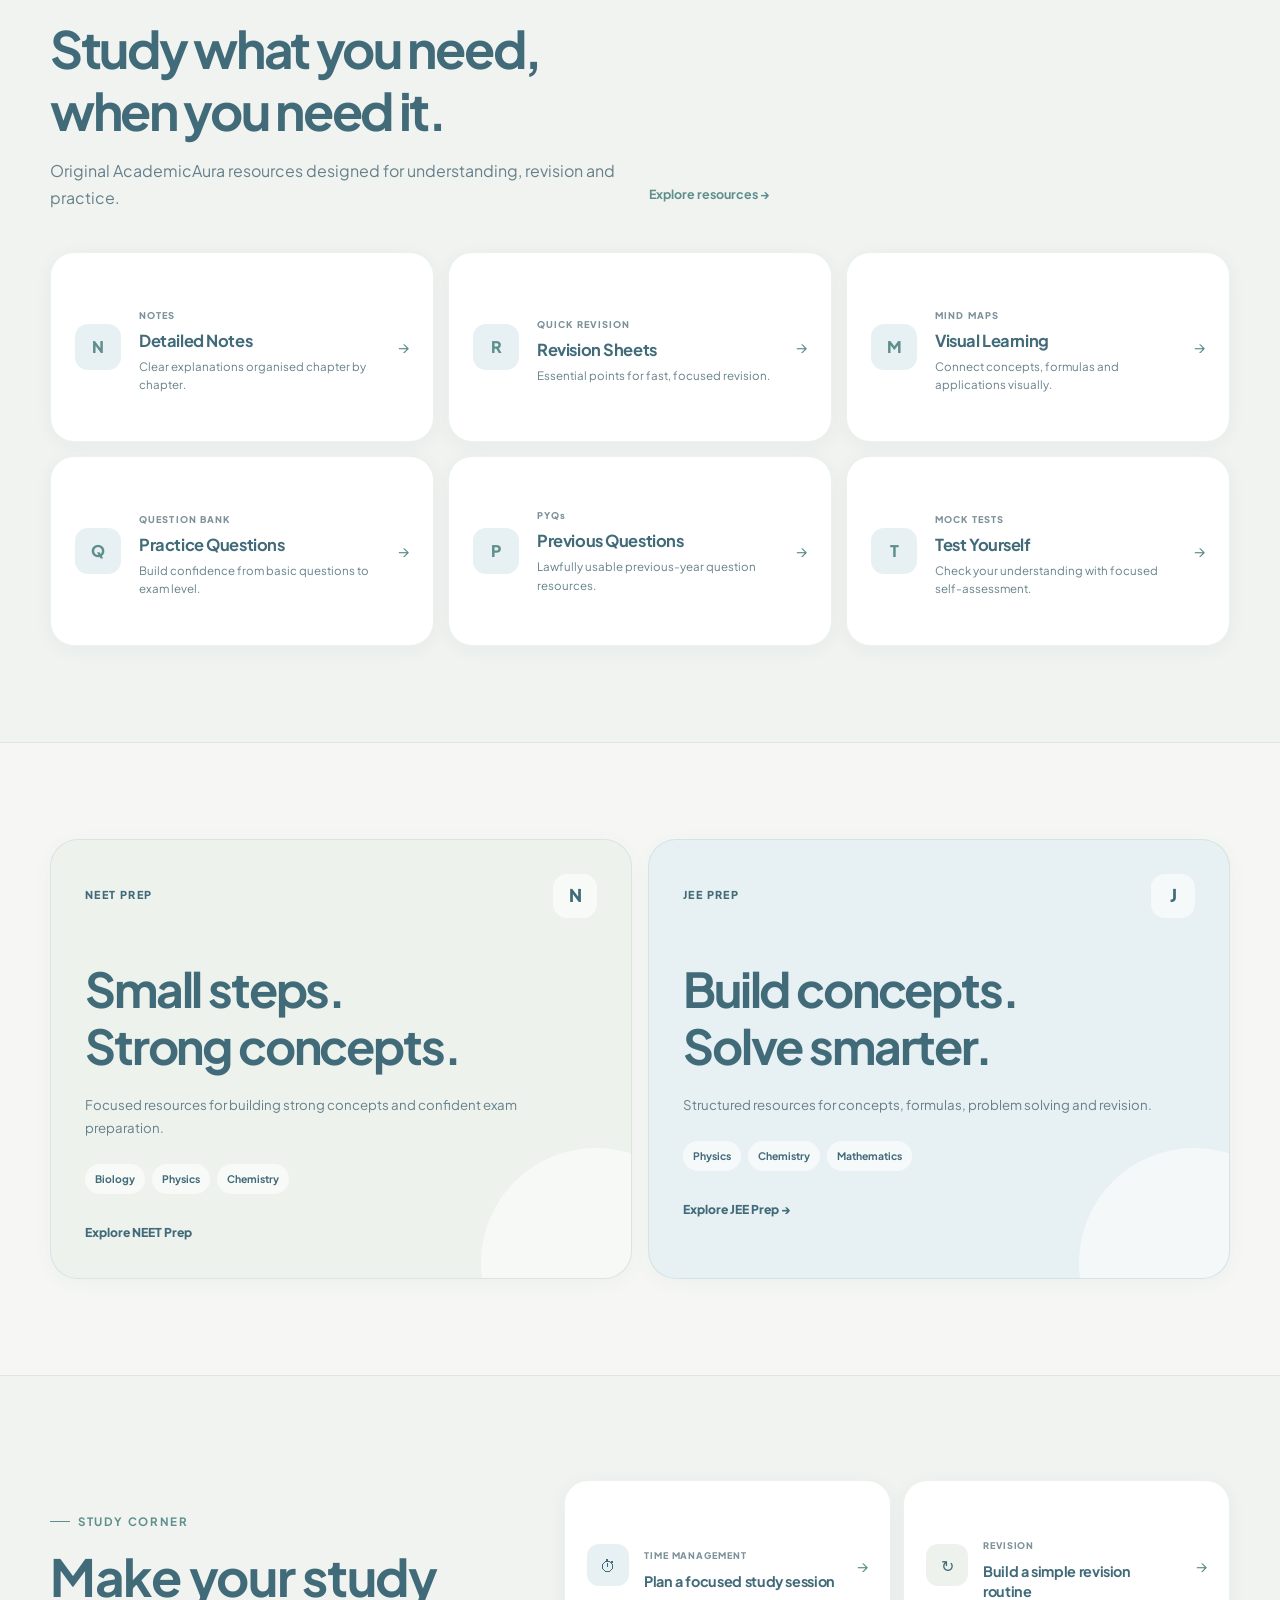
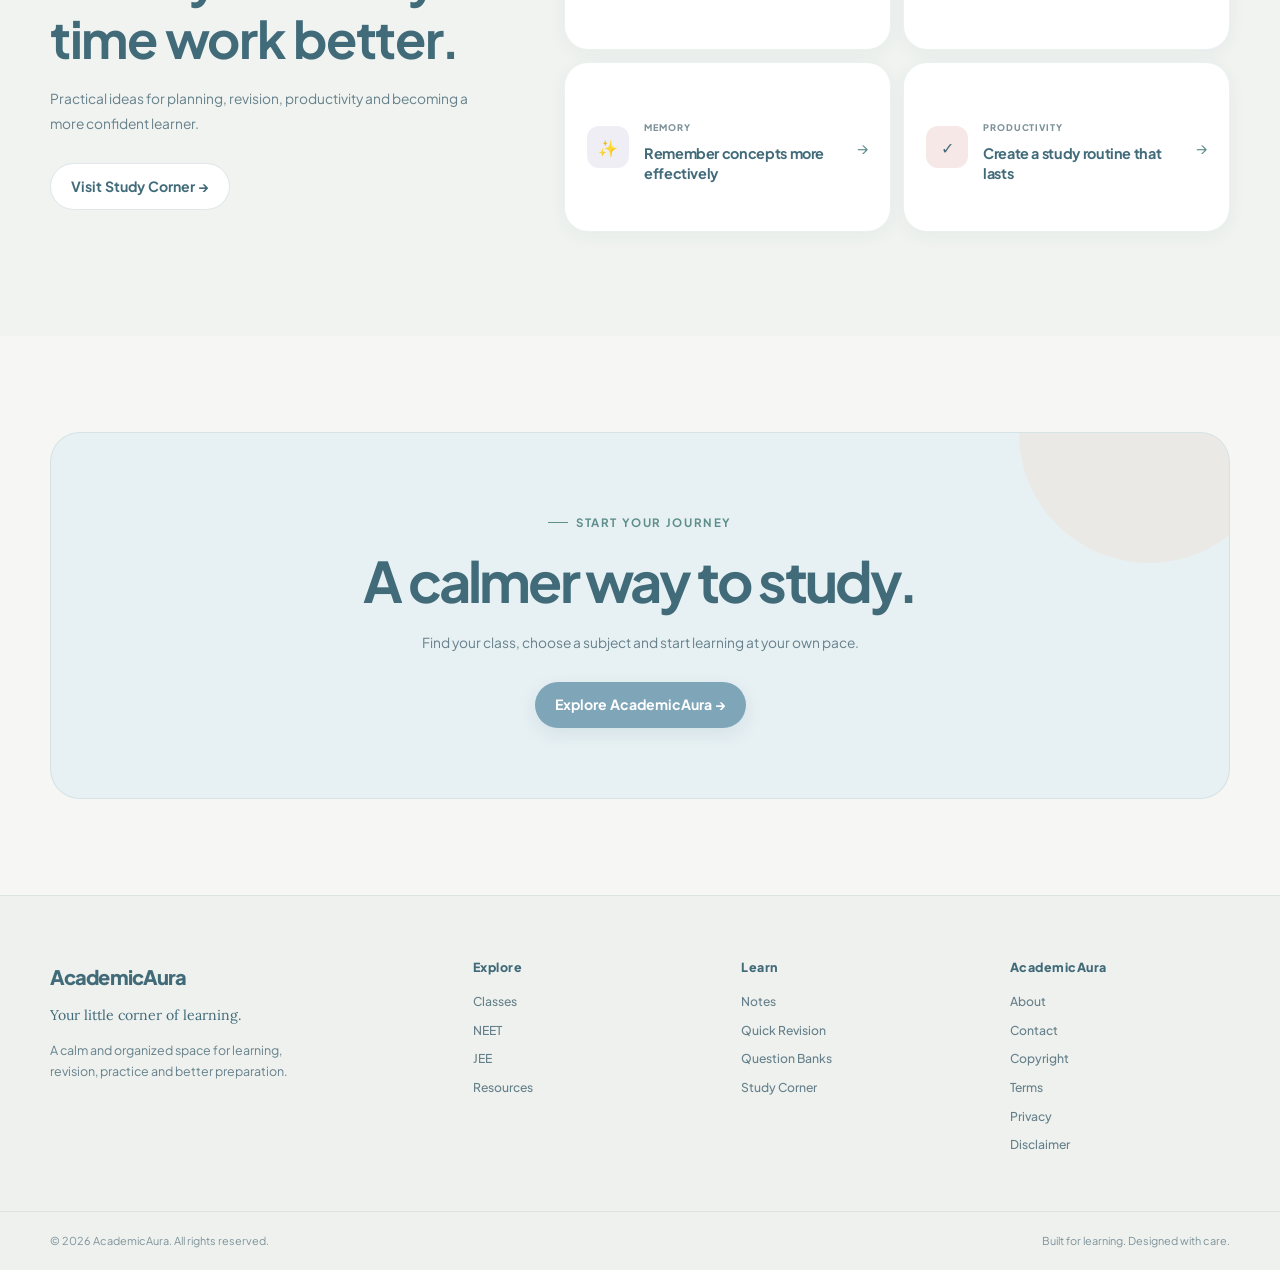
==== commit 072318f7: "Update index.html" ====
--- a/index.html
+++ b/index.html
@@ -930,10 +930,6 @@
                         01
                     </span>
 
-                    <span class="flow-icon">
-                        😎
-                    </span>
-
                     <h3>
                         Learn
                     </h3>
@@ -958,10 +954,6 @@
                         02
                     </span>
 
-                    <span class="flow-icon">
-                        😵‍💫
-                    </span>
-
                     <h3>
                         Revise
                     </h3>
@@ -986,10 +978,6 @@
                         03
                     </span>
 
-                    <span class="flow-icon">
-                        🤓
-                    </span>
-
                     <h3>
                         Practice
                     </h3>
@@ -1124,43 +1112,6 @@
                     <div>
 
                           <span
-class="resource-type">
-        NOTES
-    </span>
-
-    <h3>
-        Detailed Notes
-    </h3>
-
-    <p>
-        Clear
-explanations organised
-        chapter by
-chapter.
-    </p>
-
-</div>
-
-    <span
-class="resource-arrow">
-        →
-    </span>
-
-</a>
-
-    <a
-        href="#"
-        class="resource-card"
-    >
-
-    <span
-class="resource-symbol">
-        R
-    </span>
-    
-    <div>
-
-    <span
 class="resource-type">
         QUICK REVISION
     </span>
